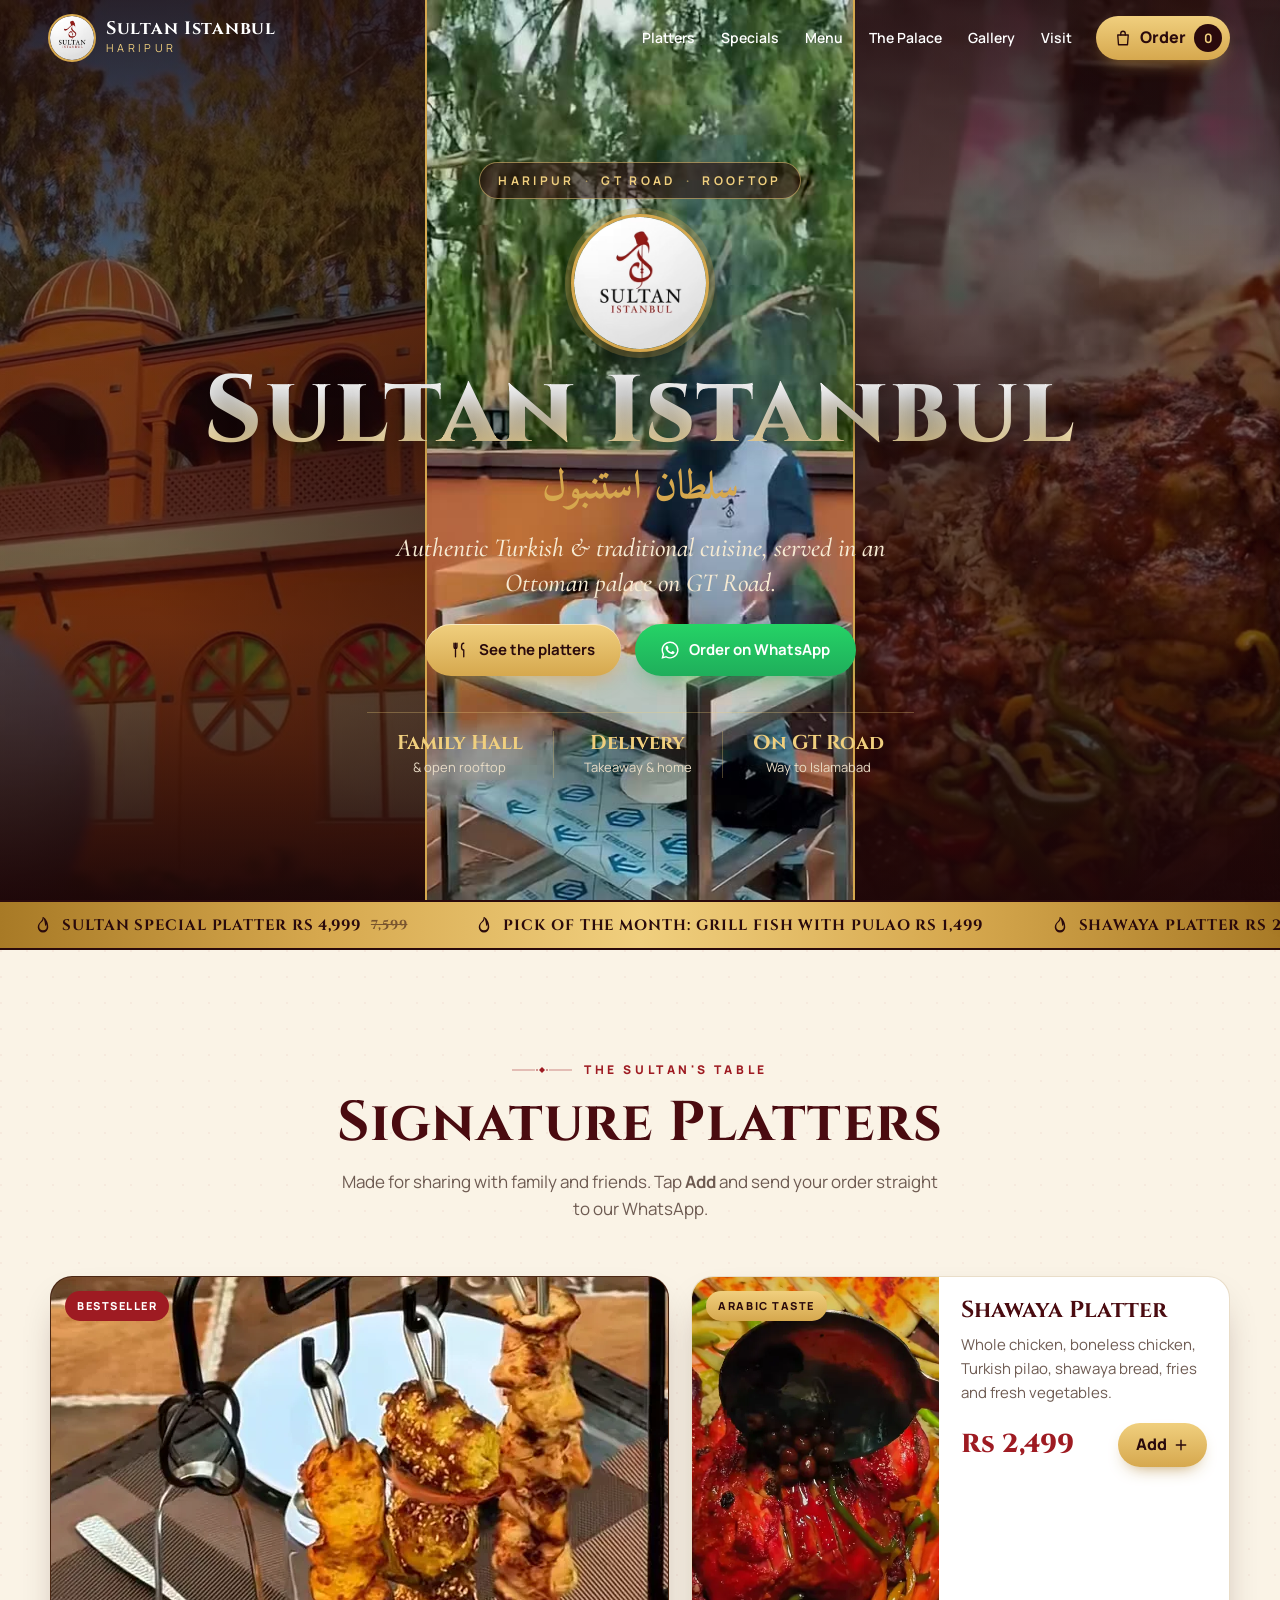
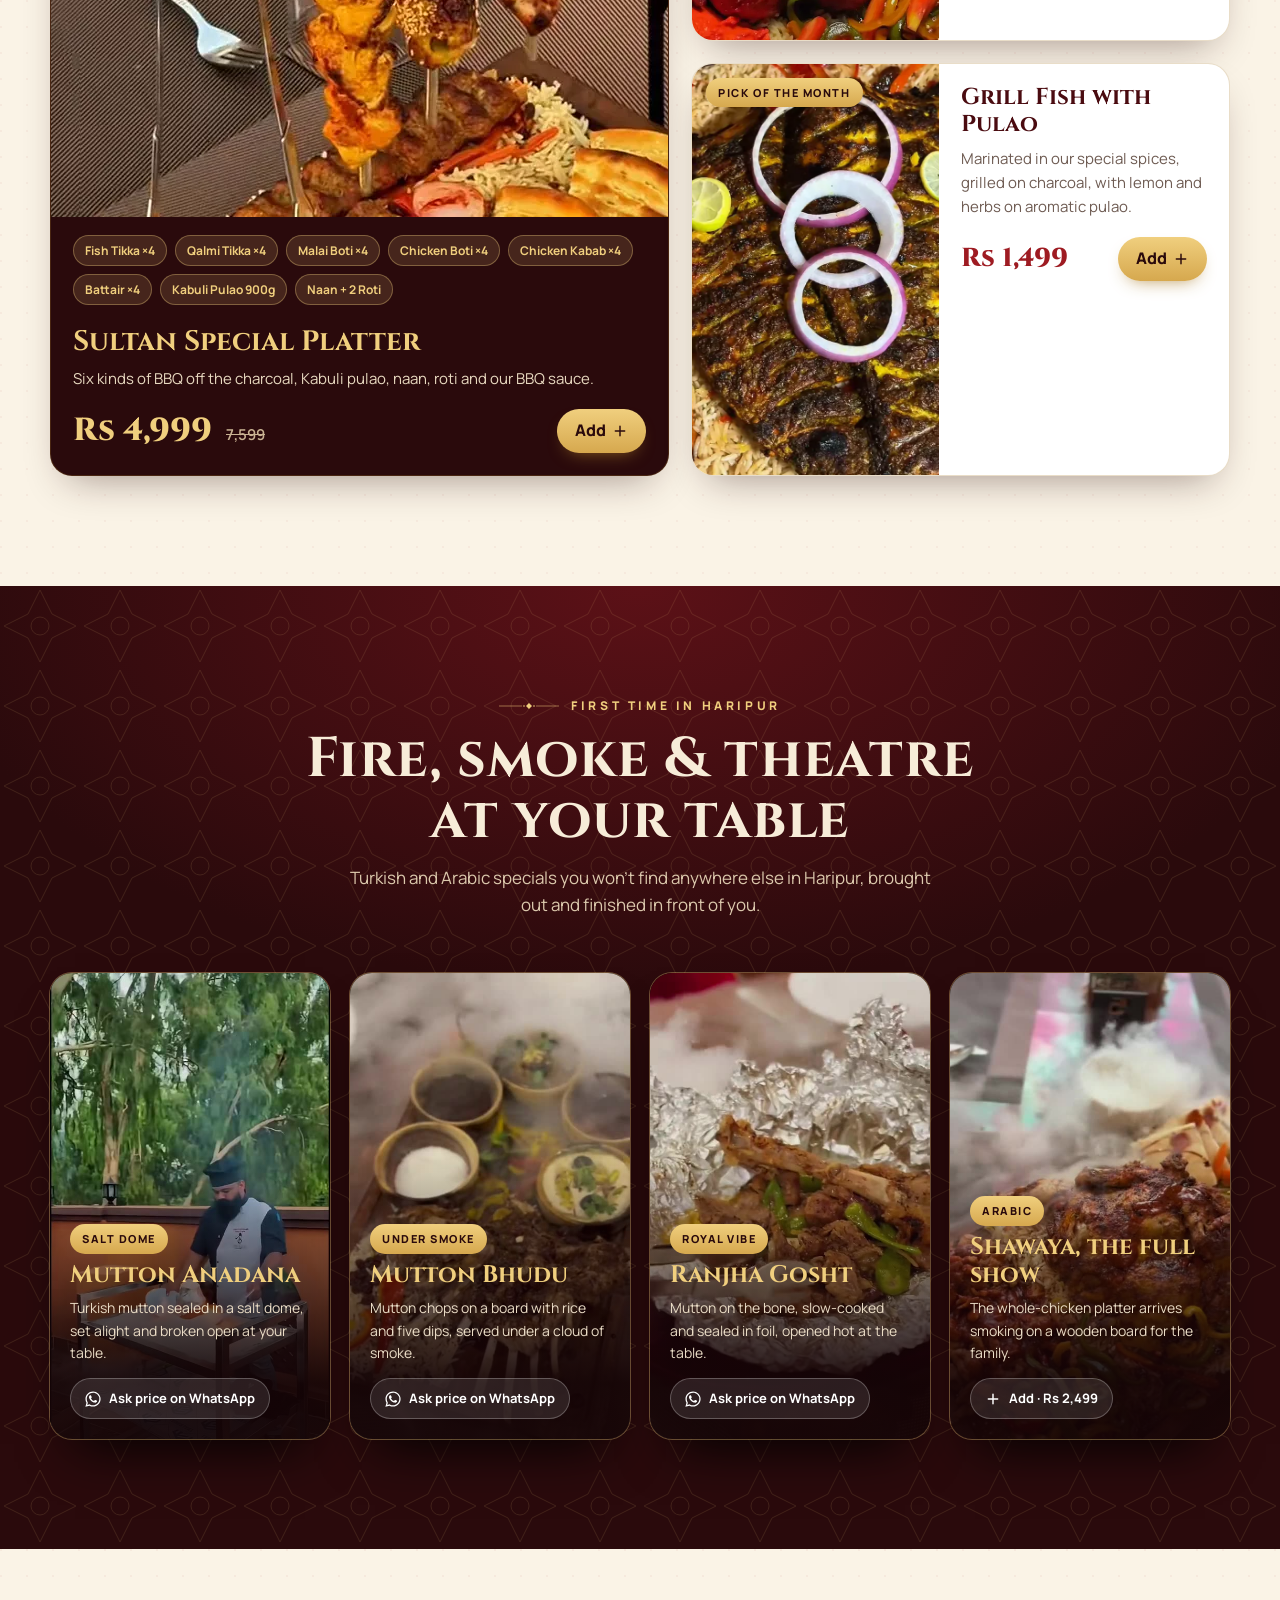
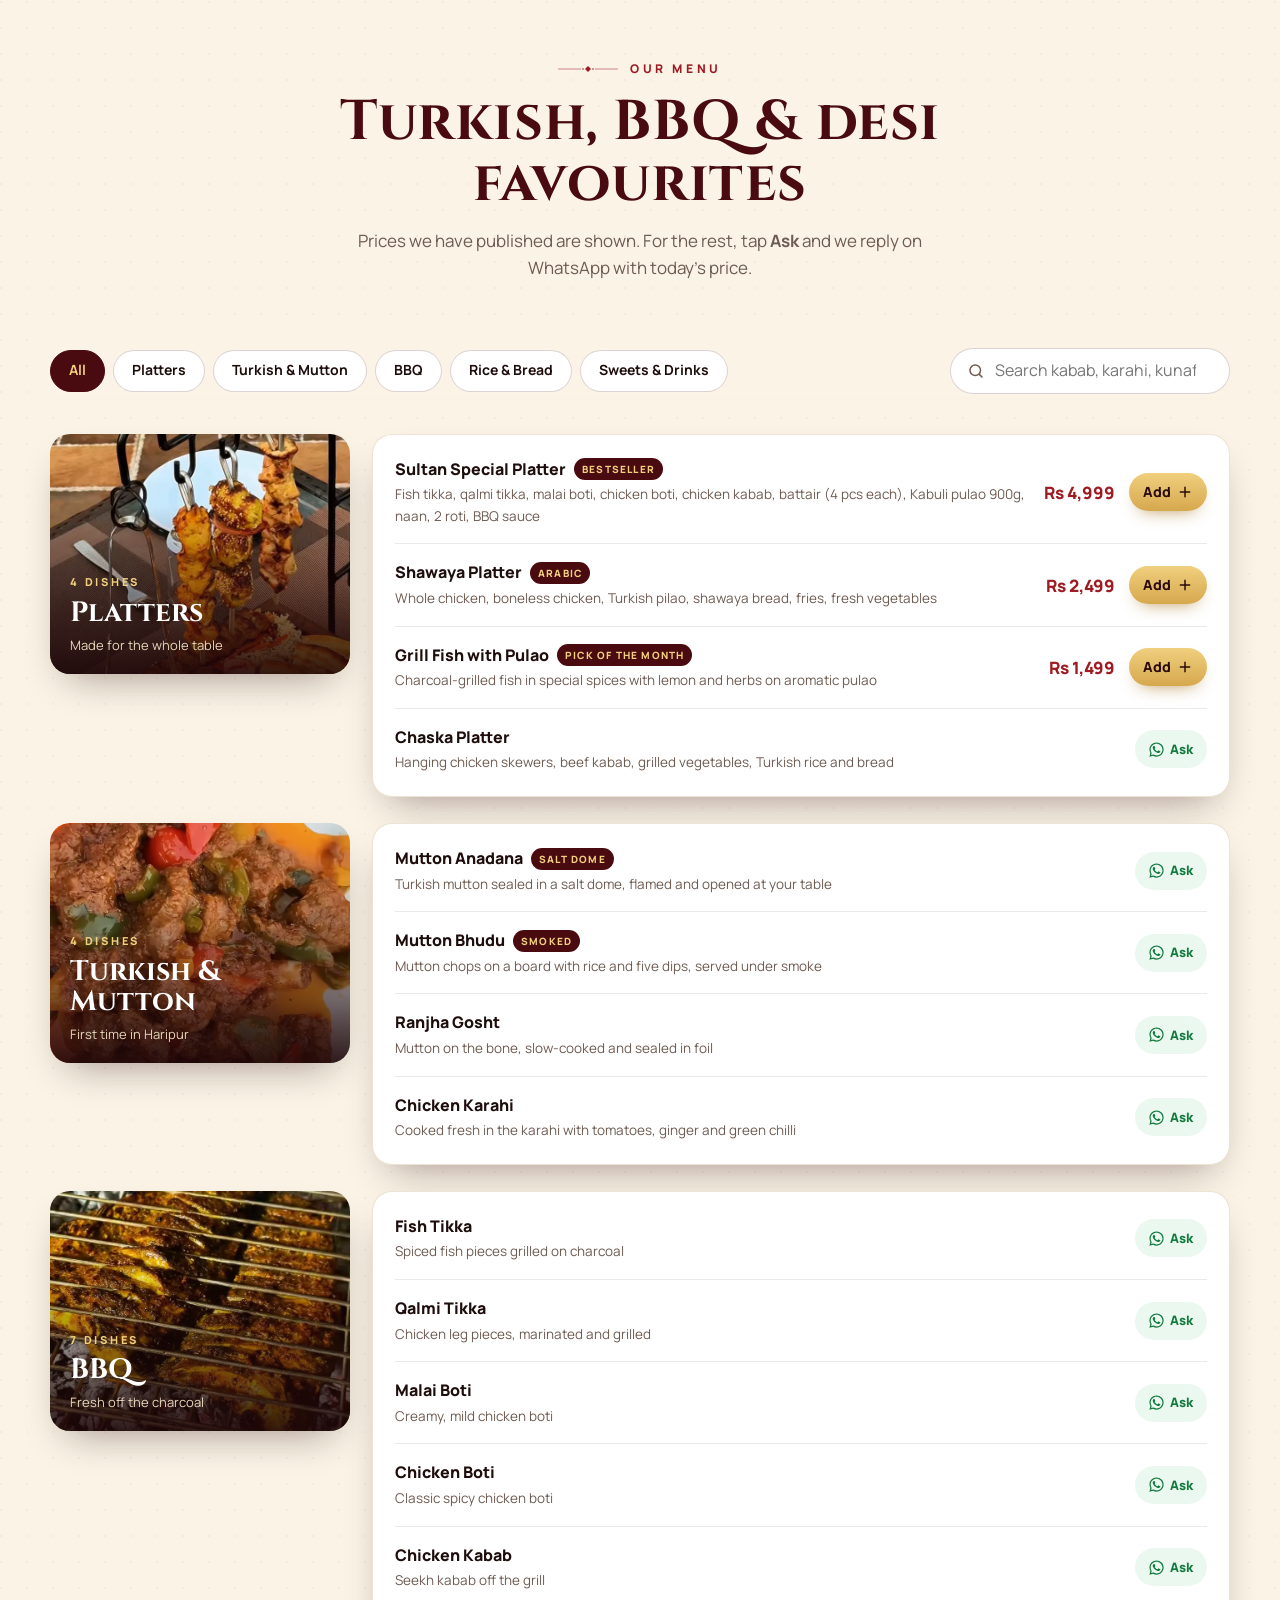
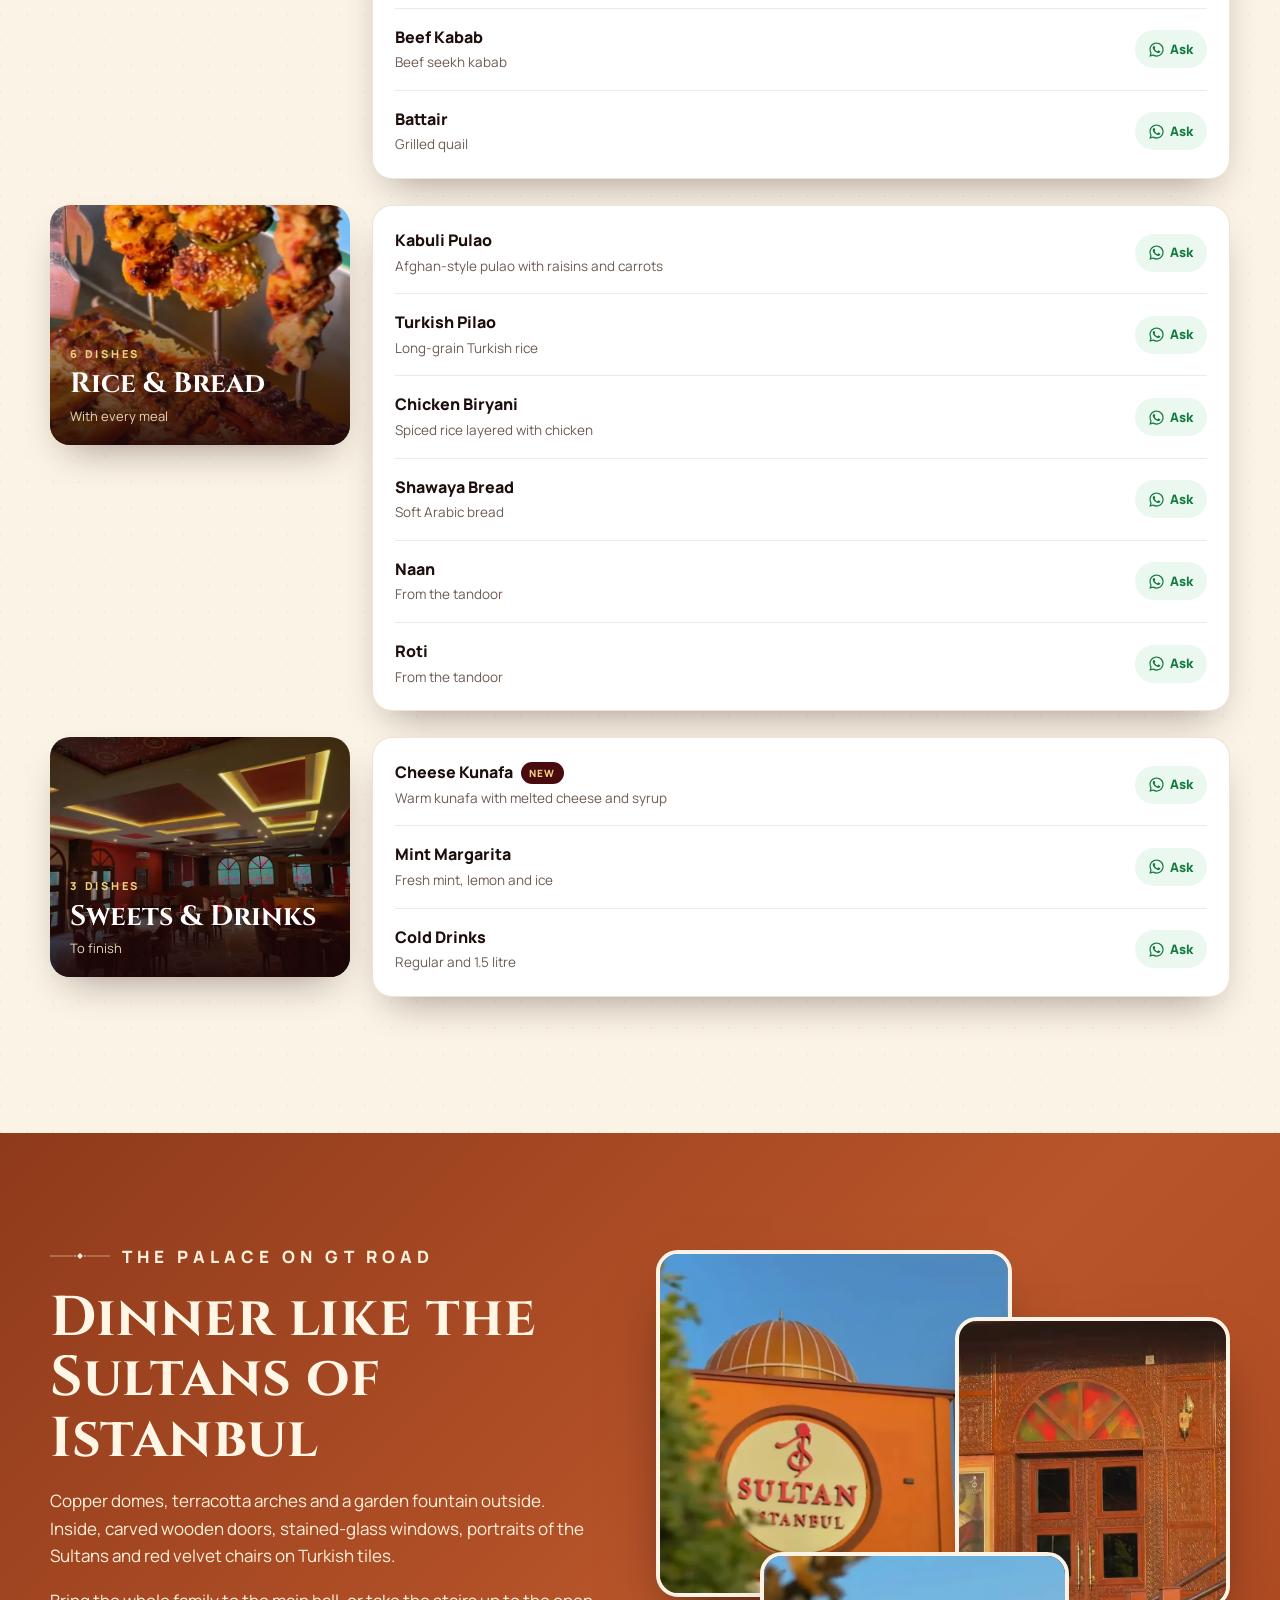
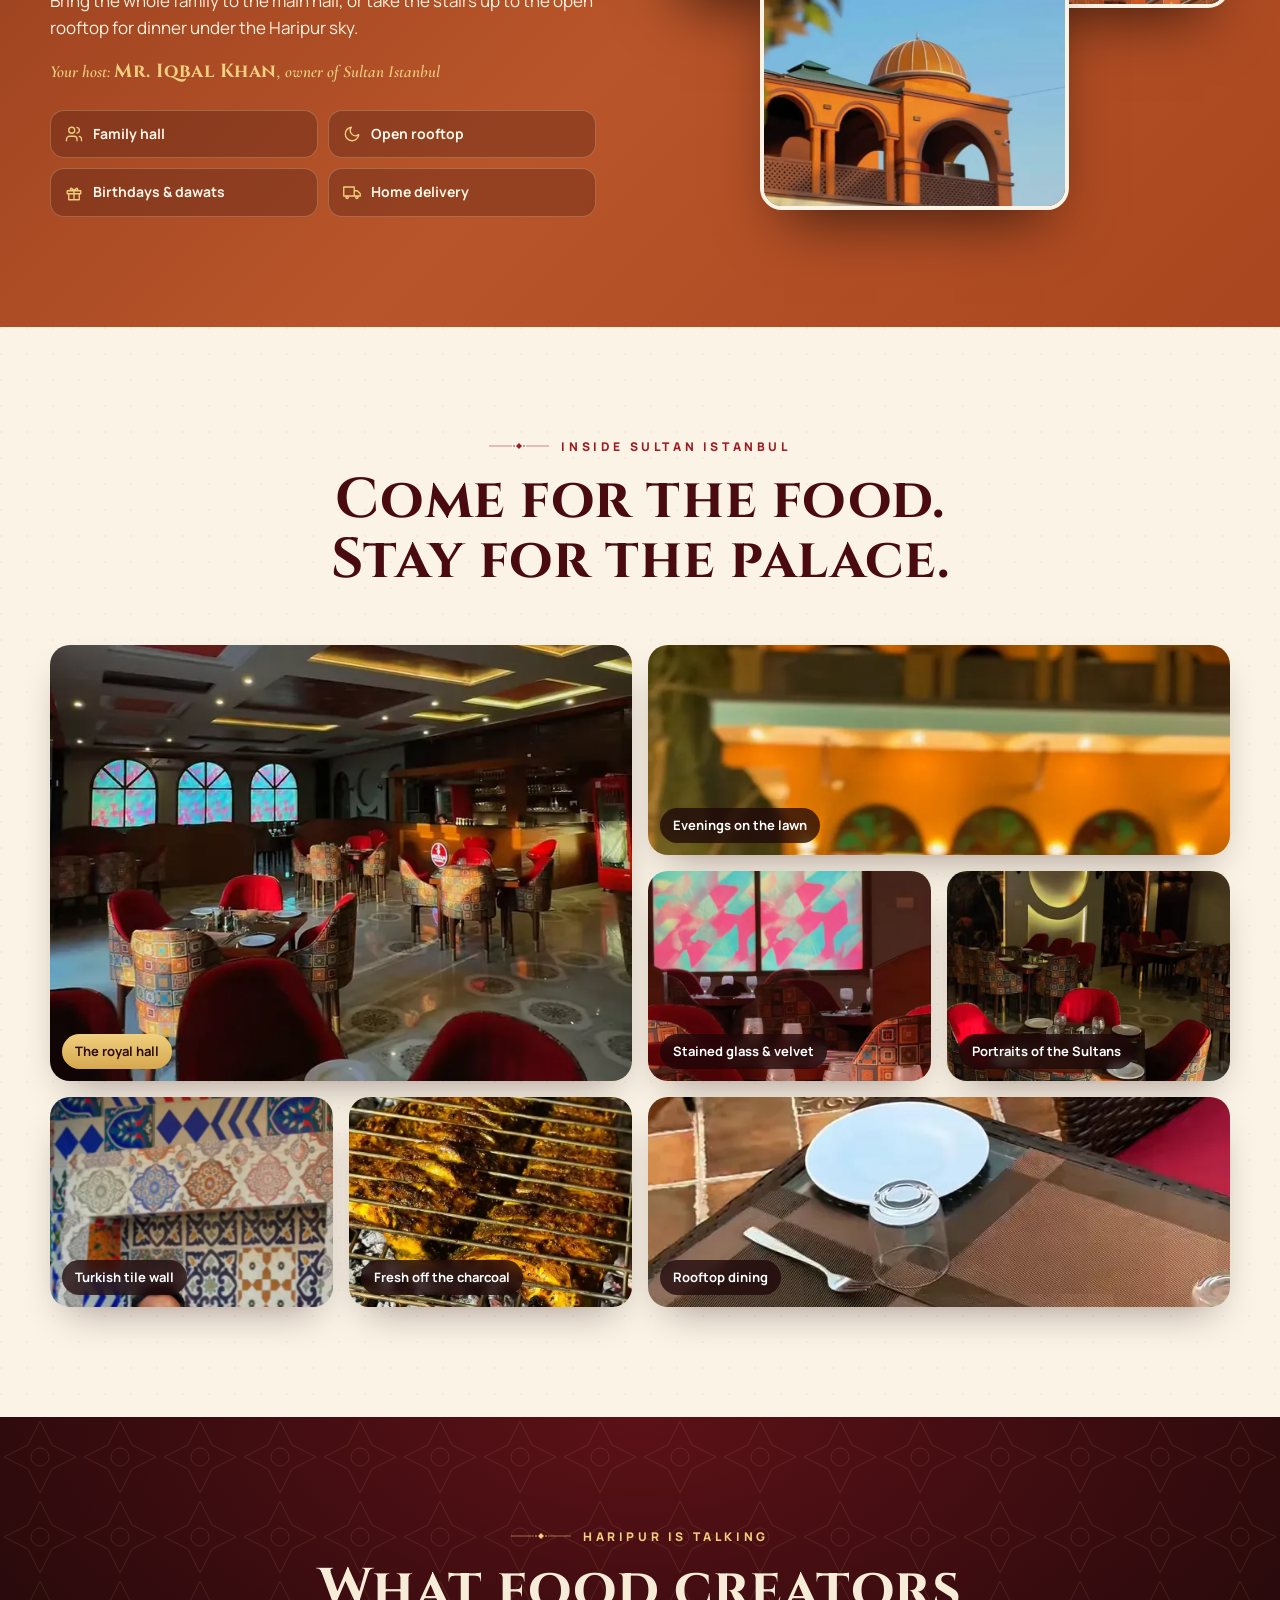
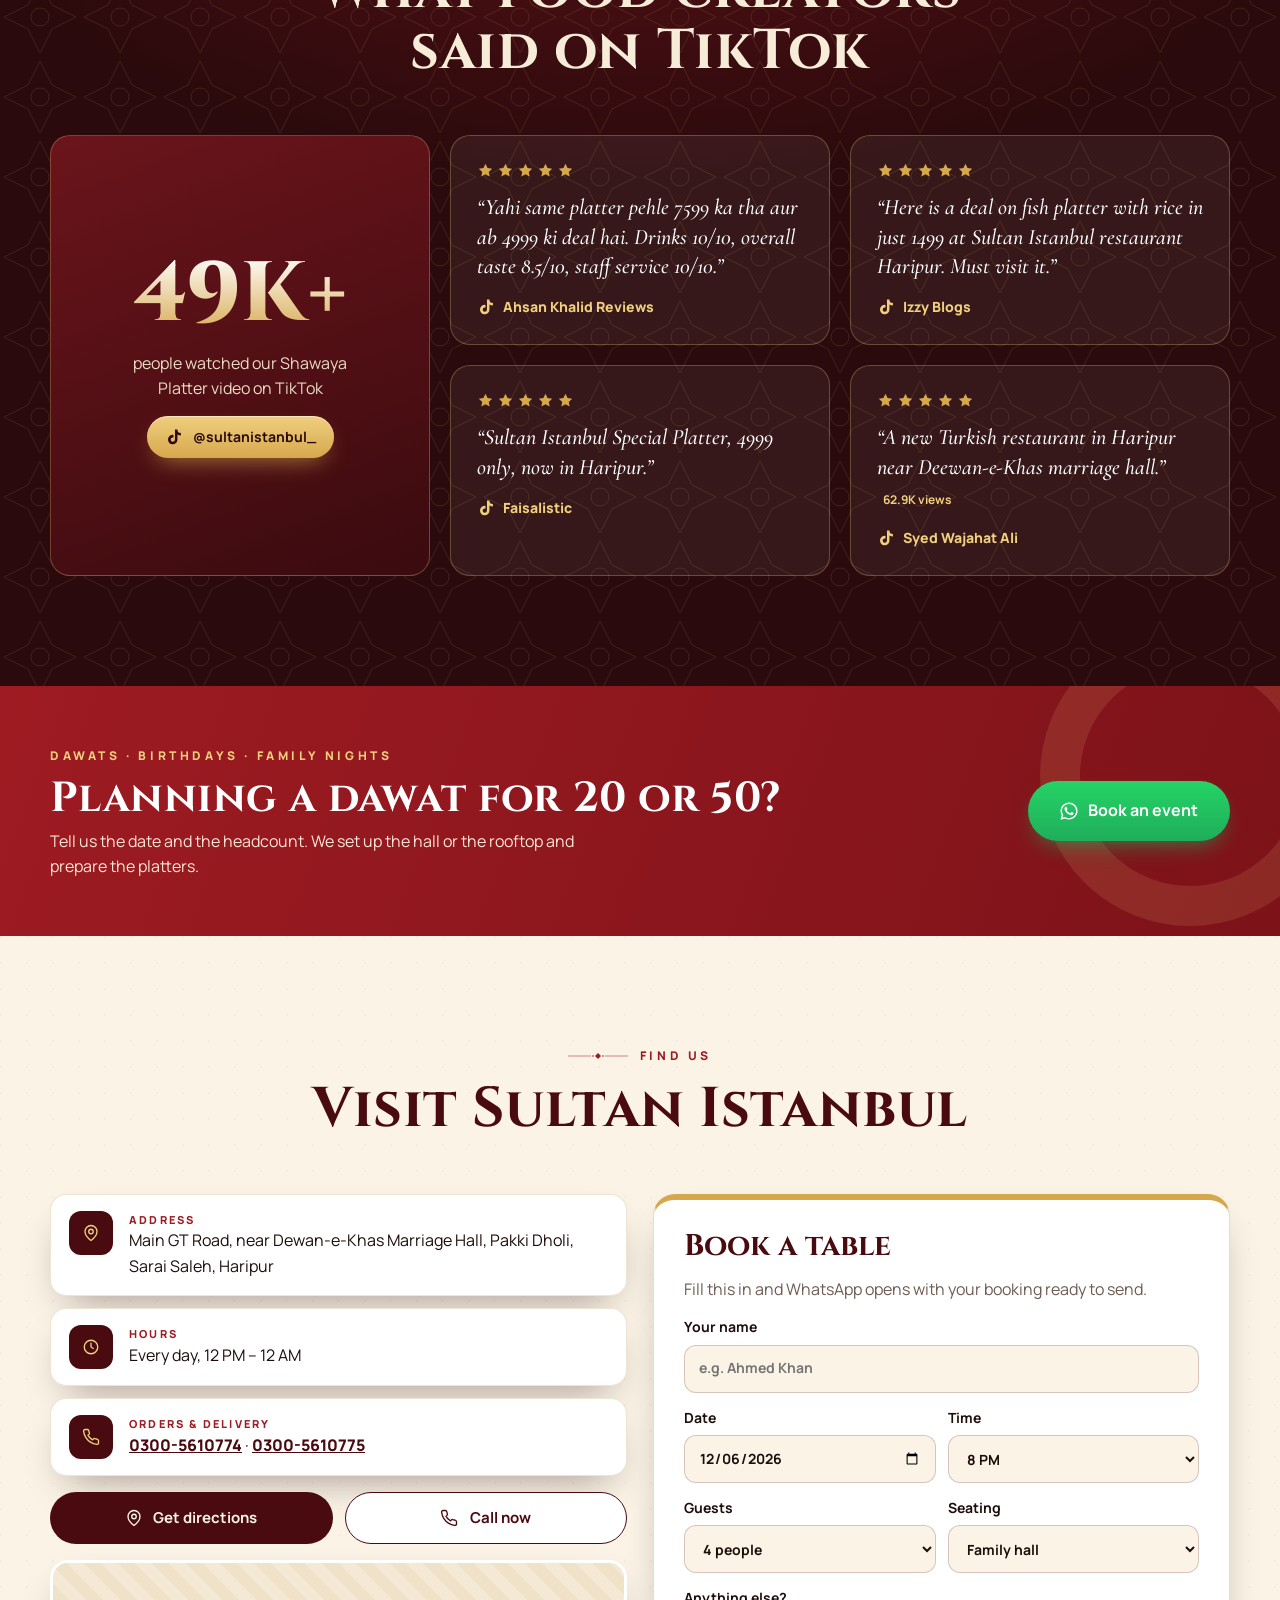
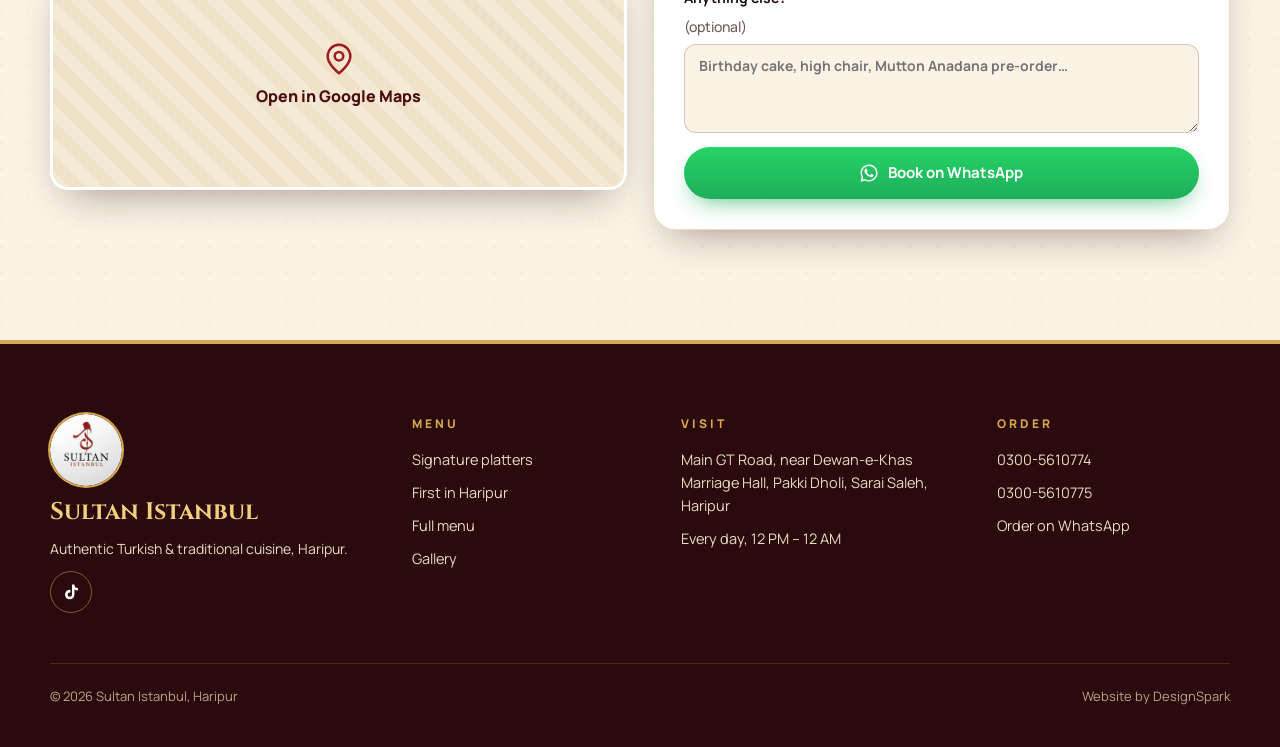
==== sultan-istanbul-preview.html @ 0aa932ca "Add owner name and full address (Sarai Saleh) to Sultan Istanbul site Co-Authored-By: Claude Opus 5." ====
<!doctype html>
<html lang="en">
<head>
<meta charset="utf-8">
<meta name="viewport" content="width=device-width, initial-scale=1, viewport-fit=cover">
<title>Sultan Istanbul Haripur | Turkish Platters, Shawaya &amp; Rooftop on GT Road</title>
<meta name="description" content="Sultan Istanbul, Haripur: authentic Turkish and traditional cuisine on Main GT Road, Pakki Dholi. Sultan Special Platter Rs 4,999, Shawaya Platter Rs 2,499, Grill Fish with Pulao Rs 1,499. Dine in, takeaway and home delivery.">
<meta property="og:type" content="website">
<meta property="og:title" content="Sultan Istanbul · Haripur">
<meta property="og:description" content="Turkish platters, Mutton Anadana under a salt dome and a royal Ottoman hall on GT Road, Haripur.">
<meta name="twitter:card" content="summary_large_image">
<meta name="theme-color" content="#2a0a0c">
<link rel="icon" href="[data-uri]" type="image/png">
<link rel="preconnect" href="https://fonts.googleapis.com">
<link rel="preconnect" href="https://fonts.gstatic.com" crossorigin>
<link href="https://fonts.googleapis.com/css2?family=Cinzel:wght@500;600;700;800&family=Cormorant+Garamond:ital,wght@1,500;1,600&family=Manrope:wght@400;500;600;700;800&family=Amiri:wght@700&display=swap" rel="stylesheet">
<style>
/* Sultan Istanbul, Haripur — royal Ottoman theme: maroon, gold, cream, terracotta */
:root {
  --maroon: #4a0b10;
  --maroon-2: #2a0a0c;
  --ink: #1d0d0b;
  --crimson: #9e1b22;
  --crimson-2: #b8262e;
  --gold: #d6a84e;
  --gold-2: #f0cf7e;
  --gold-d: #a87a26;
  --cream: #faf3e6;
  --cream-2: #f2e6cf;
  --terra: #b9552a;
  --muted: #6e5b52;
  --wa: #1fae5b;
  --wa-2: #25d366;
  --r: 18px;
  --shadow: 0 18px 40px -18px rgba(42, 10, 12, .45);
  --display: "Cinzel", "Times New Roman", serif;
  --accent: "Cormorant Garamond", Georgia, serif;
  --body: "Manrope", system-ui, -apple-system, "Segoe UI", sans-serif;
  --ease: cubic-bezier(.22, 1, .36, 1);
}
*, *::before, *::after { box-sizing: border-box; }
html { scroll-behavior: smooth; scroll-padding-top: 84px; -webkit-text-size-adjust: 100%; }
body { margin: 0; font: 400 16px/1.6 var(--body); color: var(--ink); background: var(--cream); overflow-x: hidden; }
img, video { display: block; max-width: 100%; }
a { color: inherit; }
button, input, select, textarea { font: inherit; color: inherit; }
h1, h2, h3 { margin: 0; }
p { margin: 0; }
.ic { width: 18px; height: 18px; flex: none; }
.sr, .skip:not(:focus) { position: absolute; width: 1px; height: 1px; overflow: hidden; clip: rect(0 0 0 0); white-space: nowrap; }
.skip:focus { position: fixed; z-index: 100; top: 10px; left: 10px; background: var(--gold); padding: 10px 16px; border-radius: 10px; }
.wrap { width: min(1180px, 100% - 48px); margin-inline: auto; }
:focus-visible { outline: 3px solid var(--gold); outline-offset: 3px; }

/* ---------- buttons ---------- */
.btn { display: inline-flex; align-items: center; justify-content: center; gap: 10px; height: 52px; padding: 0 26px; border-radius: 999px; border: 0; font-weight: 700; font-size: 15px; text-decoration: none; cursor: pointer; transition: transform .25s var(--ease), box-shadow .25s var(--ease), background .25s; white-space: nowrap; }
.btn:hover { transform: translateY(-2px); }
.btn:active { transform: translateY(0) scale(.98); }
.btn.gold { background: linear-gradient(180deg, var(--gold-2), var(--gold)); color: var(--maroon-2); box-shadow: 0 10px 24px -10px rgba(214, 168, 78, .8), inset 0 1px 0 rgba(255,255,255,.5); }
.btn.wa { background: linear-gradient(180deg, var(--wa-2), var(--wa)); color: #fff; box-shadow: 0 10px 24px -10px rgba(31, 174, 91, .8); }
.btn.dark { background: var(--maroon); color: var(--cream); }
.btn.line { background: #fff; border: 1.5px solid var(--maroon); color: var(--maroon); }
.btn.sm { height: 42px; padding: 0 18px; font-size: 14px; }
.btn.lg { height: 60px; padding: 0 32px; font-size: 16px; }
.btn.full { width: 100%; }

/* ---------- header ---------- */
header.site { position: fixed; inset: 0 0 auto; z-index: 50; transition: background .35s, box-shadow .35s, backdrop-filter .35s; }
header.site.solid { background: rgba(42, 10, 12, .92); backdrop-filter: blur(10px); box-shadow: 0 10px 30px -20px #000; }
.bar { display: flex; align-items: center; gap: 24px; height: 76px; }
.brand { display: flex; align-items: center; gap: 12px; text-decoration: none; color: #fff; }
.brand img { width: 44px; height: 44px; border-radius: 50%; box-shadow: 0 0 0 2px var(--gold); }
.brand b { display: block; font: 700 18px/1.1 var(--display); letter-spacing: .04em; }
.brand small { display: block; font-size: 11px; letter-spacing: .3em; text-transform: uppercase; color: var(--gold-2); }
.links { margin-left: auto; display: flex; gap: 26px; }
.links a { color: #fff; text-decoration: none; font-weight: 600; font-size: 14px; position: relative; padding: 6px 0; }
.links a::after { content: ""; position: absolute; left: 0; right: 0; bottom: 0; height: 2px; background: var(--gold); transform: scaleX(0); transform-origin: left; transition: transform .3s var(--ease); }
.links a:hover::after { transform: scaleX(1); }
.cart-btn { display: inline-flex; align-items: center; gap: 8px; height: 44px; padding: 0 8px 0 18px; border-radius: 999px; border: 0; background: linear-gradient(180deg, var(--gold-2), var(--gold)); color: var(--maroon-2); font-weight: 800; cursor: pointer; box-shadow: 0 8px 20px -10px rgba(214,168,78,.9); transition: transform .2s var(--ease); }
.cart-btn:hover { transform: translateY(-2px); }
.count { display: inline-grid; place-items: center; min-width: 28px; height: 28px; padding: 0 6px; border-radius: 999px; background: var(--maroon-2); color: var(--gold-2); font-size: 13px; }
.count.bump { animation: bump .45s var(--ease); }
@keyframes bump { 40% { transform: scale(1.35); } }

/* ---------- hero ---------- */
.hero { position: relative; min-height: 100svh; display: grid; place-items: center; overflow: hidden; background: var(--maroon-2); color: #fff; text-align: center; }
.hero-films { position: absolute; inset: 0; display: grid; grid-template-columns: 1fr 1fr 1fr; }
.film { width: 100%; height: 100%; object-fit: cover; }
.film-c { box-shadow: 0 0 0 2px var(--gold); position: relative; z-index: 1; }
.hero-shade { position: absolute; inset: 0; background:
  radial-gradient(ellipse 58% 60% at 50% 50%, rgba(29, 6, 8, .86), rgba(29, 6, 8, .45) 72%),
  linear-gradient(180deg, rgba(29,6,8,.7) 0%, rgba(29,6,8,.15) 28%, rgba(29,6,8,.25) 70%, rgba(29,6,8,.95) 100%); }
.hero-inner { position: relative; z-index: 2; padding: 110px 0 70px; display: grid; justify-items: center; gap: 18px; }
.pill { display: inline-flex; gap: 10px; padding: 8px 18px; border-radius: 999px; border: 1px solid rgba(240, 207, 126, .55); background: rgba(42,10,12,.55); font-size: 12px; font-weight: 700; letter-spacing: .28em; text-transform: uppercase; color: var(--gold-2); }
.pill i { font-style: normal; opacity: .6; }
.hero-badge { width: 132px; height: 132px; border-radius: 50%; box-shadow: 0 0 0 3px var(--gold), 0 0 0 9px rgba(214,168,78,.25), 0 24px 50px -10px #000; animation: float 6s ease-in-out infinite; }
@keyframes float { 50% { transform: translateY(-8px); } }
.hero h1 { display: grid; gap: 4px; }
.h1-top { font: 800 clamp(44px, 7.4vw, 96px)/.98 var(--display); letter-spacing: .03em; text-shadow: 0 6px 30px rgba(0,0,0,.55); background: linear-gradient(180deg, #fff 30%, var(--gold-2)); -webkit-background-clip: text; background-clip: text; color: transparent; }
.arabic { font: 700 clamp(26px, 3.4vw, 40px)/1.2 "Amiri", serif; color: var(--gold); }
.tagline { max-width: 560px; font: italic 500 clamp(20px, 2.2vw, 26px)/1.35 var(--accent); color: #f6ead2; }
.cta { display: flex; flex-wrap: wrap; justify-content: center; gap: 14px; margin-top: 6px; }
.facts { display: grid; grid-template-columns: repeat(3, auto); gap: 0; margin: 18px 0 0; border-top: 1px solid rgba(240,207,126,.3); padding-top: 18px; }
.facts div { padding: 0 30px; border-left: 1px solid rgba(240,207,126,.3); }
.facts div:first-child { border-left: 0; }
.facts dt { font: 700 20px/1.2 var(--display); color: var(--gold-2); }
.facts dd { margin: 2px 0 0; font-size: 13px; color: #e9dcc6; }
/* hero entrance */
.hero-inner > * { opacity: 0; transform: translateY(18px); animation: rise .9s var(--ease) forwards; }
.hero-inner > :nth-child(2) { animation-delay: .1s; } .hero-inner > :nth-child(3) { animation-delay: .2s; }
.hero-inner > :nth-child(4) { animation-delay: .3s; } .hero-inner > :nth-child(5) { animation-delay: .42s; } .hero-inner > :nth-child(6) { animation-delay: .55s; }
@keyframes rise { to { opacity: 1; transform: none; } }

/* ---------- ticker ---------- */
.ticker { background: linear-gradient(90deg, var(--gold-d), var(--gold), var(--gold-2), var(--gold), var(--gold-d)); color: var(--maroon-2); overflow: hidden; border-block: 2px solid var(--maroon-2); }
.ticker-track { display: flex; width: max-content; animation: tick 38s linear infinite; }
.ticker:hover .ticker-track { animation-play-state: paused; }
.ticker span { display: inline-flex; align-items: center; gap: 10px; padding: 14px 34px; font: 700 15px/1 var(--display); letter-spacing: .06em; text-transform: uppercase; white-space: nowrap; }
.ticker s { opacity: .55; font-size: 13px; }
@keyframes tick { to { transform: translateX(-50%); } }

/* ---------- sections ---------- */
.sec { padding: 110px 0; position: relative; }
.cream { background: var(--cream); }
.cream::before { content: ""; position: absolute; inset: 0; pointer-events: none; opacity: .5;
  background-image: radial-gradient(circle at 1px 1px, rgba(158, 27, 34, .09) 1px, transparent 0); background-size: 26px 26px; }
.royal { background: radial-gradient(ellipse 80% 60% at 50% 0%, #5c1117, var(--maroon-2) 70%); color: #f7ecd8; }
.royal::before { content: ""; position: absolute; inset: 0; pointer-events: none; opacity: .12;
  background-image: url("data:image/svg+xml,%3Csvg xmlns='http://www.w3.org/2000/svg' width='80' height='80' viewBox='0 0 80 80'%3E%3Cg fill='none' stroke='%23f0cf7e' stroke-width='1'%3E%3Cpath d='M40 4 L52 28 L76 40 L52 52 L40 76 L28 52 L4 40 L28 28 Z'/%3E%3Ccircle cx='40' cy='40' r='9'/%3E%3C/g%3E%3C/svg%3E"); }
.terracotta { background: linear-gradient(135deg, #8f3a1b, var(--terra) 55%, #a9461f); color: #fff6e6; }
.sec > .wrap { position: relative; }
.head { text-align: center; max-width: 720px; margin: 0 auto 54px; display: grid; justify-items: center; gap: 14px; }
.kicker { display: inline-flex; align-items: center; gap: 12px; font-size: 12px; font-weight: 800; letter-spacing: .3em; text-transform: uppercase; color: var(--crimson); }
.kicker .orn { width: 60px; height: 8px; }
.gold-t { color: var(--gold-2); }
.head h2, .palace-copy h2, .band h2 { font: 700 clamp(32px, 4.6vw, 56px)/1.08 var(--display); letter-spacing: .01em; }
.cream .head h2 { color: var(--maroon); }
.lead { font-size: 17px; color: var(--muted); max-width: 600px; }
.royal .lead { color: #dcc9ad; }

/* ---------- reveal ---------- */
.reveal { opacity: 0; transform: translateY(26px); transition: opacity .8s var(--ease), transform .8s var(--ease); }
.reveal.in { opacity: 1; transform: none; }

/* ---------- signature platters ---------- */
.sig-grid { display: grid; grid-template-columns: 1.15fr 1fr; gap: 22px; }
.sig-grid .dish:not(.big) { display: grid; grid-template-columns: 46% 1fr; }
.sig-grid .dish:not(.big) > img { height: 100%; aspect-ratio: auto; min-height: 260px; }
.dish { position: relative; border-radius: 22px; overflow: hidden; background: #fff; box-shadow: var(--shadow); display: flex; flex-direction: column; border: 1px solid rgba(168,122,38,.25); transition: transform .35s var(--ease), box-shadow .35s var(--ease); }
.dish:hover { transform: translateY(-4px); box-shadow: 0 26px 50px -20px rgba(42,10,12,.55); }
.dish > img { width: 100%; aspect-ratio: 4 / 3; object-fit: cover; transition: transform .8s var(--ease); }
.dish:hover > img { transform: scale(1.04); }
.dish.big { grid-row: span 2; background: var(--maroon-2); color: #fff; }
.dish.big > img { aspect-ratio: 4 / 3; }
.tag { position: absolute; top: 14px; left: 14px; padding: 6px 12px; border-radius: 999px; font-size: 11px; font-weight: 800; letter-spacing: .14em; text-transform: uppercase; }
.tag.red { background: var(--crimson); color: #fff; }
.tag.gold { background: linear-gradient(180deg, var(--gold-2), var(--gold)); color: var(--maroon-2); }
.film-copy .tag, .dish-body .tag { position: static; display: inline-block; }
.chips { list-style: none; margin: 0; padding: 18px 22px 0; display: flex; flex-wrap: wrap; gap: 8px; }
.chips li { padding: 5px 11px; border-radius: 999px; background: rgba(240,207,126,.14); border: 1px solid rgba(240,207,126,.35); color: var(--gold-2); font-size: 12px; font-weight: 700; }
.dish-body { padding: 20px 22px 22px; display: grid; gap: 8px; flex: 1; align-content: start; }
.dish h3 { font: 700 23px/1.2 var(--display); color: var(--maroon); }
.dish.big h3 { color: var(--gold-2); font-size: 28px; }
.dish-body > p { color: var(--muted); font-size: 15px; }
.dish.big .dish-body > p { color: #e8d9c0; }
.row { display: flex; align-items: center; justify-content: space-between; gap: 12px; margin-top: auto; padding-top: 10px; }
.price { font: 800 26px/1 var(--display); color: var(--crimson); }
.dish.big .price { color: var(--gold-2); font-size: 32px; }
.price s { font: 600 15px var(--body); color: var(--muted); margin-left: 6px; }
.dish.big .price s { color: #c9b393; }
.add { display: inline-flex; align-items: center; gap: 6px; height: 44px; padding: 0 18px; border-radius: 999px; border: 0; cursor: pointer; font-weight: 800; background: linear-gradient(180deg, var(--gold-2), var(--gold)); color: var(--maroon-2); box-shadow: 0 8px 18px -10px rgba(168,122,38,.9); transition: transform .2s var(--ease); }
.add:hover { transform: translateY(-2px); }
.add:active { transform: scale(.95); }
.add .ic { width: 16px; height: 16px; }

/* ---------- film cards ---------- */
.film-grid { display: grid; grid-template-columns: repeat(4, 1fr); gap: 20px; }
.film-card { position: relative; border-radius: 22px; overflow: hidden; aspect-ratio: 9 / 15; background: #000; box-shadow: 0 0 0 1px rgba(240,207,126,.35), 0 30px 50px -25px #000; transition: transform .4s var(--ease); }
.film-card:hover { transform: translateY(-6px); }
.film-card video { position: absolute; inset: 0; width: 100%; height: 100%; object-fit: cover; }
.film-card::after { content: ""; position: absolute; inset: 0; background: linear-gradient(180deg, transparent 38%, rgba(20,4,6,.94) 88%); }
.film-copy { position: absolute; left: 0; right: 0; bottom: 0; z-index: 1; padding: 20px; display: grid; gap: 8px; justify-items: start; }
.film-copy h3 { font: 700 24px/1.15 var(--display); color: var(--gold-2); }
.film-copy p { font-size: 14px; color: #eadcc6; }
.ask { display: inline-flex; align-items: center; gap: 8px; margin-top: 6px; padding: 9px 14px; border-radius: 999px; background: rgba(255,255,255,.1); border: 1px solid rgba(255,255,255,.25); color: #fff; font-size: 13px; font-weight: 700; text-decoration: none; cursor: pointer; transition: background .2s; }
.ask:hover { background: rgba(37,211,102,.25); }
.ask .ic { width: 16px; height: 16px; }

/* ---------- menu ---------- */
.menu-tools { display: flex; flex-wrap: wrap; gap: 16px; align-items: center; justify-content: space-between; margin-bottom: 28px; position: sticky; top: 76px; z-index: 5; padding: 12px 0; background: linear-gradient(var(--cream) 80%, transparent); }
.tabs { display: flex; flex-wrap: wrap; gap: 8px; }
.tabs button { height: 42px; padding: 0 18px; border-radius: 999px; border: 1px solid rgba(74,11,16,.18); background: #fff; font-weight: 700; font-size: 14px; cursor: pointer; transition: background .2s, color .2s; }
.tabs button[aria-selected="true"] { background: var(--maroon); color: var(--gold-2); border-color: var(--maroon); }
.search { display: flex; align-items: center; gap: 8px; height: 46px; padding: 0 16px; border-radius: 999px; background: #fff; border: 1px solid rgba(74,11,16,.18); min-width: 280px; color: var(--muted); }
.search input { border: 0; outline: 0; background: transparent; width: 100%; color: var(--ink); }
.menu-group { display: grid; grid-template-columns: 300px 1fr; gap: 22px; margin-bottom: 26px; }
.mg-cover { position: relative; border-radius: 20px; overflow: hidden; min-height: 240px; align-self: start; box-shadow: var(--shadow); }
.mg-cover img { position: absolute; inset: 0; width: 100%; height: 100%; object-fit: cover; }
.mg-cover::after { content: ""; position: absolute; inset: 0; background: linear-gradient(180deg, transparent 30%, rgba(29,6,8,.9)); }
.mg-cover div { position: absolute; left: 20px; right: 20px; bottom: 18px; z-index: 1; color: #fff; }
.mg-cover small { font-size: 11px; font-weight: 800; letter-spacing: .25em; text-transform: uppercase; color: var(--gold-2); }
.mg-cover h3 { font: 700 28px/1.1 var(--display); margin-top: 4px; }
.mg-cover p { font-size: 13px; color: #e6d6bb; margin-top: 6px; }
.mg-items { background: #fff; border-radius: 20px; box-shadow: var(--shadow); padding: 6px 22px; border: 1px solid rgba(168,122,38,.2); }
.mi { display: flex; align-items: center; gap: 16px; padding: 16px 0; border-bottom: 1px solid rgba(74,11,16,.09); }
.mi:last-child { border-bottom: 0; }
.mi-txt { flex: 1; min-width: 0; }
.mi-name { font-weight: 800; font-size: 16px; display: flex; align-items: center; flex-wrap: wrap; gap: 8px; }
.mi-name em { font-style: normal; font-size: 10px; font-weight: 800; letter-spacing: .12em; text-transform: uppercase; padding: 3px 8px; border-radius: 999px; background: var(--maroon); color: var(--gold-2); }
.mi-desc { font-size: 13.5px; color: var(--muted); margin-top: 2px; }
.mi-price { font: 800 17px/1 var(--body); color: var(--crimson); white-space: nowrap; }
.mi-act { display: flex; align-items: center; gap: 14px; flex: none; }
.mi .add { height: 38px; padding: 0 14px; font-size: 14px; }
.mi .ask-sm { display: inline-flex; align-items: center; gap: 6px; height: 38px; padding: 0 14px; border-radius: 999px; background: #eaf8ef; color: #127a3e; font-weight: 800; font-size: 13px; text-decoration: none; white-space: nowrap; }
.mi .ask-sm .ic { width: 15px; height: 15px; }
.empty { text-align: center; color: var(--muted); padding: 30px; }

/* ---------- palace ---------- */
.palace { display: grid; grid-template-columns: 1fr 1.05fr; gap: 60px; align-items: center; }
.palace-copy { display: grid; gap: 18px; }
.palace-copy p { font-size: 17px; color: #fff1dc; }
.host { font: italic 600 22px/1.3 var(--accent); color: var(--gold-2) !important; }
.host b { font-style: normal; font-family: var(--display); font-size: 19px; letter-spacing: .03em; }
.perks { list-style: none; padding: 0; margin: 8px 0 0; display: grid; grid-template-columns: 1fr 1fr; gap: 10px; }
.perks li { display: flex; align-items: center; gap: 10px; padding: 12px 14px; border-radius: 14px; background: rgba(42,10,12,.25); border: 1px solid rgba(255,230,190,.25); font-weight: 700; font-size: 14px; }
.perks .ic { color: var(--gold-2); }
.palace-art { position: relative; height: 560px; }
.palace-art img { position: absolute; object-fit: cover; border-radius: 22px; box-shadow: 0 30px 60px -25px rgba(0,0,0,.7); border: 4px solid var(--cream); transition: transform .5s var(--ease); }
.palace-art img:hover { transform: scale(1.03) rotate(0deg); z-index: 3; }
.palace-art .p1 { width: 62%; height: 62%; left: 0; top: 0; }
.palace-art .p2 { width: 48%; height: 52%; right: 0; top: 12%; z-index: 1; }
.palace-art .p3 { width: 54%; height: 46%; left: 18%; bottom: 0; z-index: 2; }

/* ---------- gallery ---------- */
.gallery { display: grid; grid-template-columns: repeat(4, 1fr); grid-auto-rows: 210px; gap: 16px; }
.g { margin: 0; position: relative; border-radius: 20px; overflow: hidden; box-shadow: var(--shadow); }
.g img { width: 100%; height: 100%; object-fit: cover; transition: transform .8s var(--ease); }
.g:hover img { transform: scale(1.05); }
.g figcaption { position: absolute; left: 12px; bottom: 12px; padding: 7px 13px; border-radius: 999px; background: rgba(29,6,8,.75); backdrop-filter: blur(4px); color: #fff; font-size: 13px; font-weight: 700; }
.g1 { grid-column: span 2; grid-row: span 2; }
.g2 { grid-column: span 2; }
.g3 { }
.g4 { }
.g5 { }
.g6 { grid-row: span 1; }
.g7 { grid-column: span 2; }
.g1 figcaption { background: linear-gradient(180deg, var(--gold-2), var(--gold)); color: var(--maroon-2); }

/* ---------- reviews ---------- */
.reviews { display: grid; grid-template-columns: repeat(3, 1fr); gap: 20px; }
.review { margin: 0; padding: 26px; border-radius: 20px; background: rgba(255,255,255,.06); border: 1px solid rgba(240,207,126,.28); display: grid; gap: 14px; align-content: start; transition: transform .3s var(--ease), background .3s; }
.review:hover { transform: translateY(-4px); background: rgba(255,255,255,.09); }
.review.stat { grid-row: span 2; background: linear-gradient(160deg, #6b141b, #3a0b0f); text-align: center; justify-items: center; align-content: center; }
.big-num { font: 800 84px/1 var(--display); background: linear-gradient(180deg, #fff, var(--gold)); -webkit-background-clip: text; background-clip: text; color: transparent; }
.review.stat p:not(.big-num) { color: #eadcc6; max-width: 220px; }
.stars { display: flex; gap: 3px; color: var(--gold); }
.stars .ic { width: 17px; height: 17px; }
.review blockquote { margin: 0; font: italic 500 22px/1.35 var(--accent); color: #fff; }
.views { display: inline-block; margin-left: 6px; font: 700 12px var(--body); color: var(--gold-2); }
.review figcaption { display: flex; align-items: center; gap: 8px; font-weight: 800; font-size: 14px; color: var(--gold-2); }

/* ---------- band ---------- */
.band { background: linear-gradient(110deg, var(--crimson), #7d1219); color: #fff; padding: 56px 0; position: relative; overflow: hidden; }
.band::after { content: ""; position: absolute; right: -60px; top: -60px; width: 300px; height: 300px; border-radius: 50%; border: 40px solid rgba(240,207,126,.12); }
.band-in { display: flex; align-items: center; justify-content: space-between; gap: 30px; position: relative; z-index: 1; }
.band h2 { font-size: clamp(28px, 3.6vw, 42px); margin: 8px 0; }
.band p:not(.kicker) { color: #ffe6d6; max-width: 560px; }

/* ---------- visit ---------- */
.visit { display: grid; grid-template-columns: 1fr 1fr; gap: 26px; align-items: start; }
.info { display: grid; gap: 12px; }
.info-row { display: flex; gap: 16px; align-items: flex-start; padding: 16px 18px; background: #fff; border-radius: 16px; box-shadow: var(--shadow); border: 1px solid rgba(168,122,38,.2); }
.ib { display: grid; place-items: center; width: 44px; height: 44px; border-radius: 12px; background: var(--maroon); color: var(--gold-2); flex: none; }
.lbl { font-size: 11px; font-weight: 800; letter-spacing: .2em; text-transform: uppercase; color: var(--crimson); }
.info-row a { font-weight: 800; color: var(--maroon); }
.info-btns { display: flex; gap: 12px; flex-wrap: wrap; margin: 4px 0; }
.info-btns .btn { flex: 1 1 180px; }
.map { border-radius: 18px; overflow: hidden; box-shadow: var(--shadow); height: 230px; border: 3px solid #fff; background: var(--cream-2); }
.map { position: relative; }
.map iframe { position: relative; z-index: 1; width: 100%; height: 100%; border: 0; }
.map-fallback { position: absolute; inset: 0; display: grid; place-content: center; justify-items: center; gap: 8px; color: var(--maroon); font-weight: 800; text-decoration: none; background: repeating-linear-gradient(45deg, #f4e9d4 0 12px, #efe2c8 12px 24px); }
.map-fallback .ic { width: 34px; height: 34px; color: var(--crimson); }
.book { background: #fff; border-radius: 22px; padding: 30px; box-shadow: var(--shadow); border: 1px solid rgba(168,122,38,.25); display: grid; gap: 14px; border-top: 6px solid var(--gold); }
.book h3 { font: 700 30px/1.1 var(--display); color: var(--maroon); }
.muted { color: var(--muted); }
.small { font-size: 12.5px; }
.book label, .sheet-foot label { display: grid; gap: 6px; font-weight: 700; font-size: 14px; }
.opt { font-weight: 500; color: var(--muted); }
.book input, .book select, .book textarea, .sheet-foot select, .sheet-foot input { width: 100%; min-height: 48px; padding: 10px 14px; border-radius: 12px; border: 1px solid rgba(74,11,16,.2); background: var(--cream); outline: 0; transition: border-color .2s, box-shadow .2s; }
.book input:focus, .book select:focus, .book textarea:focus, .sheet-foot select:focus, .sheet-foot input:focus { border-color: var(--gold-d); box-shadow: 0 0 0 4px rgba(214,168,78,.25); }
.two { display: grid; grid-template-columns: 1fr 1fr; gap: 12px; }
.err { color: var(--crimson); font-weight: 700; font-size: 14px; }

/* ---------- footer ---------- */
.foot { background: var(--maroon-2); color: #e9dbc4; padding: 70px 0 40px; border-top: 4px solid var(--gold); }
.foot-grid { display: grid; grid-template-columns: 1.4fr 1fr 1.2fr 1fr; gap: 36px; }
.foot-brand { display: grid; gap: 10px; justify-items: start; }
.foot-brand img { border-radius: 50%; box-shadow: 0 0 0 2px var(--gold); }
.fb-name { font: 700 24px var(--display); color: var(--gold-2); }
.fb-line { font-size: 14px; }
.soc { display: grid; place-items: center; width: 42px; height: 42px; border-radius: 50%; border: 1px solid rgba(240,207,126,.4); color: #fff; transition: background .2s; }
.soc:hover { background: rgba(240,207,126,.15); }
.fh { font-size: 12px; font-weight: 800; letter-spacing: .25em; text-transform: uppercase; color: var(--gold); margin-bottom: 14px; }
.foot ul { list-style: none; margin: 0; padding: 0; display: grid; gap: 10px; font-size: 14.5px; }
.foot a { text-decoration: none; }
.foot a:hover { color: var(--gold-2); }
.foot-legal { display: flex; justify-content: space-between; gap: 16px; flex-wrap: wrap; margin-top: 50px; padding-top: 22px; border-top: 1px solid rgba(240,207,126,.15); font-size: 13px; color: #b9a58a; }

/* ---------- dock (phones) ---------- */
.dock { display: none; }

/* ---------- order sheet ---------- */
.sheet-back { position: fixed; inset: 0; background: rgba(20,4,6,.55); z-index: 80; backdrop-filter: blur(2px); }
.sheet { position: fixed; top: 0; right: 0; bottom: 0; width: min(430px, 100%); z-index: 90; background: var(--cream); display: flex; flex-direction: column; transform: translateX(105%); transition: transform .45s var(--ease); box-shadow: -20px 0 50px -20px rgba(0,0,0,.5); }
.sheet.open { transform: none; }
.sheet-head { display: flex; align-items: center; justify-content: space-between; padding: 22px 24px; background: var(--maroon-2); color: var(--gold-2); }
.sheet-head h3 { font: 700 24px var(--display); }
.x { width: 40px; height: 40px; border-radius: 50%; border: 0; background: rgba(255,255,255,.1); color: #fff; cursor: pointer; display: grid; place-items: center; }
.sheet-body { flex: 1; overflow: auto; padding: 14px 24px; }
.line { display: flex; align-items: center; gap: 12px; padding: 14px 0; border-bottom: 1px solid rgba(74,11,16,.1); }
.line b { flex: 1; font-size: 15px; }
.line small { display: block; color: var(--muted); font-weight: 600; }
.qty { display: inline-flex; align-items: center; gap: 6px; background: #fff; border-radius: 999px; padding: 4px; border: 1px solid rgba(74,11,16,.15); }
.qty button { width: 32px; height: 32px; border-radius: 50%; border: 0; background: var(--cream-2); cursor: pointer; display: grid; place-items: center; }
.qty button .ic { width: 14px; height: 14px; }
.qty span { min-width: 18px; text-align: center; font-weight: 800; }
.sheet-empty { text-align: center; padding: 50px 10px; color: var(--muted); display: grid; gap: 14px; justify-items: center; }
.sheet-foot { padding: 18px 24px 24px; display: grid; gap: 12px; background: #fff; border-top: 1px solid rgba(74,11,16,.1); }
.total { display: flex; justify-content: space-between; align-items: baseline; font-size: 15px; }
.total b { font: 800 26px var(--display); color: var(--crimson); }

.toast { position: fixed; left: 50%; bottom: 30px; z-index: 95; transform: translate(-50%, 30px); opacity: 0; pointer-events: none; display: flex; align-items: center; gap: 8px; padding: 12px 18px; border-radius: 999px; background: var(--maroon-2); color: var(--gold-2); font-weight: 800; box-shadow: 0 16px 30px -12px #000; transition: opacity .3s, transform .3s var(--ease); }
.toast.show { opacity: 1; transform: translate(-50%, 0); }

/* ---------- responsive ---------- */
@media (max-width: 1100px) {
  .links { gap: 18px; }
  .film-grid { grid-template-columns: repeat(2, 1fr); }
  .film-card { aspect-ratio: 4 / 5; }
  .reviews { grid-template-columns: 1fr 1fr; }
  .review.stat { grid-row: auto; grid-column: 1 / -1; }
}
@media (max-width: 960px) {
  .links { display: none; }
  .cart-btn { margin-left: auto; }
  .hero-films { grid-template-columns: 1fr; }
  .film-l, .film-r { display: none; }
  .film-c { box-shadow: none; }
  .sig-grid { grid-template-columns: 1fr 1fr; }
  .dish.big { grid-column: 1 / -1; }
  .menu-group { grid-template-columns: 1fr; }
  .mg-cover { min-height: 170px; }
  .palace { grid-template-columns: 1fr; gap: 40px; }
  .palace-art { height: 460px; }
  .gallery { grid-template-columns: 1fr 1fr; grid-auto-rows: 180px; }
  .g1 { grid-column: span 2; } .g2, .g7 { grid-column: span 2; }
  .visit { grid-template-columns: 1fr; }
  .foot-grid { grid-template-columns: 1fr 1fr; }
  .band-in { flex-direction: column; align-items: flex-start; }
}
@media (max-width: 640px) {
  .wrap { width: min(100% - 32px, 1180px); }
  .bar { height: 66px; }
  .brand b { font-size: 16px; }
  .cart-btn { display: none; }
  .sec { padding: 76px 0; }
  .hero-inner { padding: 90px 0 130px; gap: 12px; }
  .hero { align-items: start; }
  .hero-shade { background: linear-gradient(180deg, rgba(29,6,8,.75), rgba(29,6,8,.55) 40%, rgba(29,6,8,.9)); }
  .hero-badge { width: 104px; height: 104px; }
  .pill { font-size: 10px; letter-spacing: .2em; padding: 7px 14px; }
  .cta { width: 100%; }
  .cta .btn { flex: 1 1 100%; }
  .facts { grid-template-columns: repeat(3, 1fr); width: 100%; }
  .facts div { padding: 0 8px; }
  .facts dt { font-size: 15px; }
  .facts dd { font-size: 11.5px; }
  .head { margin-bottom: 36px; }
  .sig-grid { grid-template-columns: 1fr; }
  .film-grid { grid-template-columns: 1fr 1fr; gap: 12px; }
  .film-card { aspect-ratio: 9 / 15; border-radius: 16px; }
  .film-copy { padding: 12px; gap: 5px; }
  .film-copy h3 { font-size: 17px; }
  .film-copy p { display: none; }
  .film-copy .tag { font-size: 9px; padding: 4px 8px; }
  .ask { font-size: 11.5px; padding: 7px 10px; }
  .menu-tools { top: 66px; }
  .tabs { flex-wrap: nowrap; overflow-x: auto; width: 100%; scrollbar-width: none; padding-bottom: 2px; }
  .tabs button { flex: none; }
  .search { min-width: 0; width: 100%; }
  .mi { align-items: flex-start; gap: 10px; }
  .mi-act { flex-direction: column; align-items: flex-end; gap: 8px; }
  .mi-name { font-size: 15px; }
  .sig-grid .dish:not(.big) { grid-template-columns: 1fr; }
  .sig-grid .dish:not(.big) > img { height: auto; aspect-ratio: 4 / 3; min-height: 0; }
  .foot { padding-bottom: 120px; }
  .palace-art { height: 380px; }
  .perks { grid-template-columns: 1fr 1fr; }
  .gallery { grid-auto-rows: 150px; gap: 10px; }
  .g3, .g4 { grid-row: span 2; }
  .g figcaption { font-size: 11px; padding: 5px 10px; left: 8px; bottom: 8px; }
  .reviews { grid-template-columns: 1fr; }
  .two { grid-template-columns: 1fr; }
  .book { padding: 22px; }
  .foot-grid { grid-template-columns: 1fr; }
  .toast { bottom: 96px; }
  .dock { display: grid; grid-template-columns: repeat(3, 1fr) 1.5fr; gap: 6px; position: fixed; left: 12px; right: 12px; bottom: max(12px, env(safe-area-inset-bottom)); z-index: 60; padding: 6px; border-radius: 22px; background: rgba(42,10,12,.96); box-shadow: 0 18px 40px -12px #000; border: 1px solid rgba(240,207,126,.3); }
  .dock a, .dock button { display: grid; justify-items: center; gap: 2px; padding: 8px 0; border-radius: 16px; border: 0; background: transparent; color: #f3e5cc; text-decoration: none; font-size: 11px; font-weight: 700; cursor: pointer; }
  .dock .dock-order { display: flex; align-items: center; justify-content: center; gap: 6px; background: linear-gradient(180deg, var(--gold-2), var(--gold)); color: var(--maroon-2); font-size: 14px; font-weight: 800; }
  .dock .count { min-width: 22px; height: 22px; font-size: 12px; }
}
@media (prefers-reduced-motion: reduce) {
  *, *::before, *::after { animation: none !important; transition: none !important; }
  .reveal, .hero-inner > * { opacity: 1; transform: none; }
}

</style>
</head>
<body>

<svg width="0" height="0" style="position:absolute" aria-hidden="true">
  <symbol id="i-wa" viewBox="0 0 24 24"><path fill="currentColor" d="M17.47 14.38c-.3-.15-1.76-.87-2.03-.97-.27-.1-.47-.15-.67.15-.2.3-.77.97-.94 1.17-.17.2-.35.22-.64.07-.3-.15-1.26-.46-2.4-1.48-.89-.79-1.49-1.77-1.66-2.07-.17-.3-.02-.46.13-.61.13-.13.3-.35.45-.52.15-.17.2-.3.3-.5.1-.2.05-.37-.02-.52-.08-.15-.67-1.61-.92-2.21-.24-.58-.49-.5-.67-.51h-.57c-.2 0-.52.07-.79.37-.27.3-1.04 1.02-1.04 2.48s1.07 2.88 1.21 3.08c.15.2 2.1 3.2 5.08 4.49.71.31 1.26.49 1.69.63.71.23 1.36.2 1.87.12.57-.09 1.76-.72 2.01-1.41.25-.7.25-1.29.17-1.41-.07-.13-.27-.2-.57-.35zM12.05 21.5h-.01a9.4 9.4 0 0 1-4.79-1.31l-.34-.2-3.56.93.95-3.47-.22-.36a9.38 9.38 0 0 1-1.44-5c0-5.19 4.23-9.42 9.43-9.42 2.52 0 4.88.98 6.66 2.76a9.36 9.36 0 0 1 2.76 6.67c0 5.2-4.23 9.43-9.44 9.43zm8.03-17.46A11.27 11.27 0 0 0 12.05.72C5.8.72.71 5.8.71 12.06c0 2 .52 3.95 1.52 5.67L.62 23.6l6.01-1.58a11.3 11.3 0 0 0 5.42 1.38h.01c6.25 0 11.34-5.09 11.34-11.34 0-3.03-1.18-5.88-3.32-8.02z"/></symbol>
  <symbol id="i-phone" viewBox="0 0 24 24"><path fill="none" stroke="currentColor" stroke-width="1.8" stroke-linecap="round" stroke-linejoin="round" d="M22 16.9v3a2 2 0 0 1-2.2 2 19.8 19.8 0 0 1-8.6-3.1 19.5 19.5 0 0 1-6-6A19.8 19.8 0 0 1 2.1 4.2 2 2 0 0 1 4.1 2h3a2 2 0 0 1 2 1.7c.1.9.4 1.8.7 2.7a2 2 0 0 1-.5 2.1L8 9.8a16 16 0 0 0 6 6l1.3-1.3a2 2 0 0 1 2.1-.4c.9.3 1.8.6 2.7.7a2 2 0 0 1 1.7 2z"/></symbol>
  <symbol id="i-pin" viewBox="0 0 24 24"><path fill="none" stroke="currentColor" stroke-width="1.8" stroke-linecap="round" stroke-linejoin="round" d="M20 10c0 6-8 12-8 12s-8-6-8-12a8 8 0 0 1 16 0z"/><circle cx="12" cy="10" r="3" fill="none" stroke="currentColor" stroke-width="1.8"/></symbol>
  <symbol id="i-clock" viewBox="0 0 24 24"><circle cx="12" cy="12" r="9" fill="none" stroke="currentColor" stroke-width="1.8"/><path d="M12 7v5l3 2" fill="none" stroke="currentColor" stroke-width="1.8" stroke-linecap="round"/></symbol>
  <symbol id="i-bag" viewBox="0 0 24 24"><path fill="none" stroke="currentColor" stroke-width="1.8" stroke-linejoin="round" d="M5 8h14l-1 13H6L5 8z"/><path d="M9 8V6a3 3 0 0 1 6 0v2" fill="none" stroke="currentColor" stroke-width="1.8" stroke-linecap="round"/></symbol>
  <symbol id="i-menu" viewBox="0 0 24 24"><path d="M6 3v18M4 3v5a2 2 0 0 0 4 0V3M17 3c-2 0-3 2-3 5s1 4 3 4v9" fill="none" stroke="currentColor" stroke-width="1.8" stroke-linecap="round" stroke-linejoin="round"/></symbol>
  <symbol id="i-plus" viewBox="0 0 24 24"><path d="M12 5v14M5 12h14" stroke="currentColor" stroke-width="2.2" stroke-linecap="round"/></symbol>
  <symbol id="i-minus" viewBox="0 0 24 24"><path d="M5 12h14" stroke="currentColor" stroke-width="2.2" stroke-linecap="round"/></symbol>
  <symbol id="i-x" viewBox="0 0 24 24"><path d="M6 6l12 12M18 6L6 18" stroke="currentColor" stroke-width="2" stroke-linecap="round"/></symbol>
  <symbol id="i-check" viewBox="0 0 24 24"><path d="M5 12.5l4.5 4.5L19 7.5" fill="none" stroke="currentColor" stroke-width="2.4" stroke-linecap="round" stroke-linejoin="round"/></symbol>
  <symbol id="i-flame" viewBox="0 0 24 24"><path fill="currentColor" d="M12.8 2.2c.4 3-1.3 4.6-2.8 6.1C8.5 9.8 7 11.4 7 14a5 5 0 0 0 10 0c0-1.3-.4-2.4-1-3.4.1 1.2-.3 2.3-1.3 2.9.3-3.5-1.1-8.2-1.9-11.3zM12 22a7 7 0 0 1-7-7c0-3.6 2.1-5.8 3.7-7.4C10.4 5.9 11.6 4.6 11.3 2c0-.6.6-1 1.1-.7C16 3.4 19 8.6 19 15a7 7 0 0 1-7 7z"/></symbol>
  <symbol id="i-star" viewBox="0 0 24 24"><path fill="currentColor" d="M12 2.5l2.9 6.1 6.6.8-4.9 4.6 1.3 6.6L12 17.3l-5.9 3.3 1.3-6.6L2.5 9.4l6.6-.8z"/></symbol>
  <symbol id="i-tiktok" viewBox="0 0 24 24"><path fill="currentColor" d="M16.6 2h-3.3v13.4a2.9 2.9 0 1 1-2.9-2.9c.3 0 .6 0 .9.1V9.2a6.3 6.3 0 1 0 5.3 6.2V8.6a7.9 7.9 0 0 0 4.6 1.5V6.8A4.6 4.6 0 0 1 16.6 2z"/></symbol>
  <symbol id="i-gift" viewBox="0 0 24 24"><path fill="none" stroke="currentColor" stroke-width="1.8" stroke-linejoin="round" d="M3 9h18v4H3zM5 13h14v8H5zM12 9v12M12 9C10 5 7 5 7 7s3 2 5 2zm0 0c2-4 5-4 5-2s-3 2-5 2z"/></symbol>
  <symbol id="i-users" viewBox="0 0 24 24"><path fill="none" stroke="currentColor" stroke-width="1.8" stroke-linecap="round" d="M16 21v-2a4 4 0 0 0-4-4H6a4 4 0 0 0-4 4v2M9 11a4 4 0 1 0 0-8 4 4 0 0 0 0 8zM22 21v-2a4 4 0 0 0-3-3.9M16 3.1a4 4 0 0 1 0 7.8"/></symbol>
  <symbol id="i-moon" viewBox="0 0 24 24"><path fill="none" stroke="currentColor" stroke-width="1.8" stroke-linejoin="round" d="M21 12.8A9 9 0 1 1 11.2 3a7 7 0 0 0 9.8 9.8z"/></symbol>
  <symbol id="i-truck" viewBox="0 0 24 24"><path fill="none" stroke="currentColor" stroke-width="1.8" stroke-linejoin="round" d="M1 4h14v12H1zM15 9h4l4 4v3h-8zM5.5 19.5a1.5 1.5 0 1 0 0-3 1.5 1.5 0 0 0 0 3zm13 0a1.5 1.5 0 1 0 0-3 1.5 1.5 0 0 0 0 3z"/></symbol>
  <symbol id="i-search" viewBox="0 0 24 24"><circle cx="11" cy="11" r="7" fill="none" stroke="currentColor" stroke-width="2"/><path d="M20 20l-3.5-3.5" stroke="currentColor" stroke-width="2" stroke-linecap="round"/></symbol>
  <symbol id="i-orn" viewBox="0 0 120 12"><path d="M0 6h46M74 6h46" stroke="currentColor" stroke-width="1"/><path d="M60 0l6 6-6 6-6-6z" fill="currentColor"/><circle cx="50" cy="6" r="1.6" fill="currentColor"/><circle cx="70" cy="6" r="1.6" fill="currentColor"/></symbol>
</svg>

<a class="skip" href="#signature">Skip to menu</a>

<header class="site" id="top">
  <div class="wrap bar">
    <a class="brand" href="#top" aria-label="Sultan Istanbul, back to top">
      <img src="[data-uri]" alt="" width="44" height="44">
      <span><b>Sultan Istanbul</b><small>Haripur</small></span>
    </a>
    <nav class="links" aria-label="Main">
      <a href="#signature">Platters</a>
      <a href="#firsts">Specials</a>
      <a href="#menu">Menu</a>
      <a href="#palace">The Palace</a>
      <a href="#gallery">Gallery</a>
      <a href="#visit">Visit</a>
    </nav>
    <button class="cart-btn" type="button" data-open-cart aria-label="Open your order">
      <svg class="ic"><use href="#i-bag"/></svg><span>Order</span><b class="count" data-count>0</b>
    </button>
  </div>
</header>

<main>
  <!-- HERO: three vertical films from the restaurant's own TikTok videos -->
  <section class="hero" aria-labelledby="hero-h">
    <div class="hero-films" aria-hidden="true">
      <video class="film film-l" muted loop playsinline preload="none" poster="[data-uri]" data-src="[data-uri]"></video>
      <video class="film film-c" muted loop playsinline autoplay preload="auto" poster="[data-uri]" src="[data-uri]"></video>
      <video class="film film-r" muted loop playsinline preload="none" poster="[data-uri]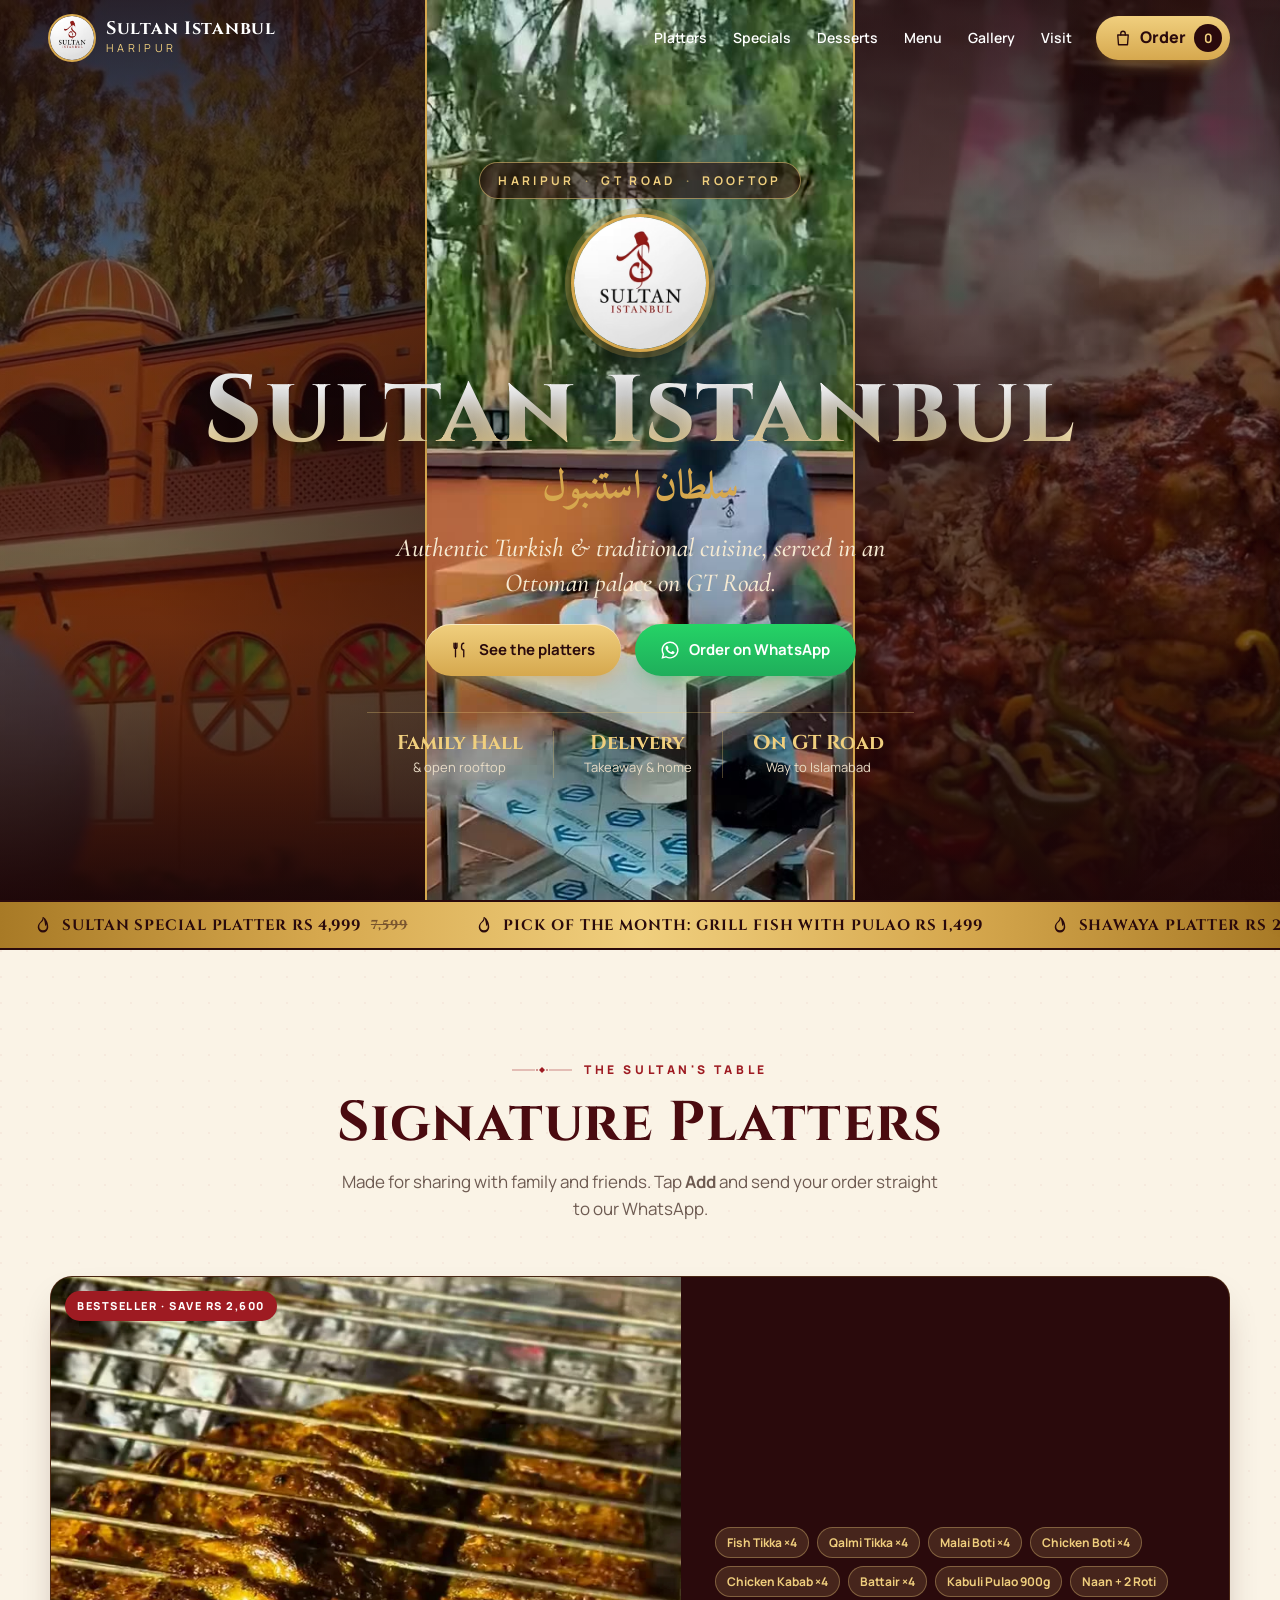
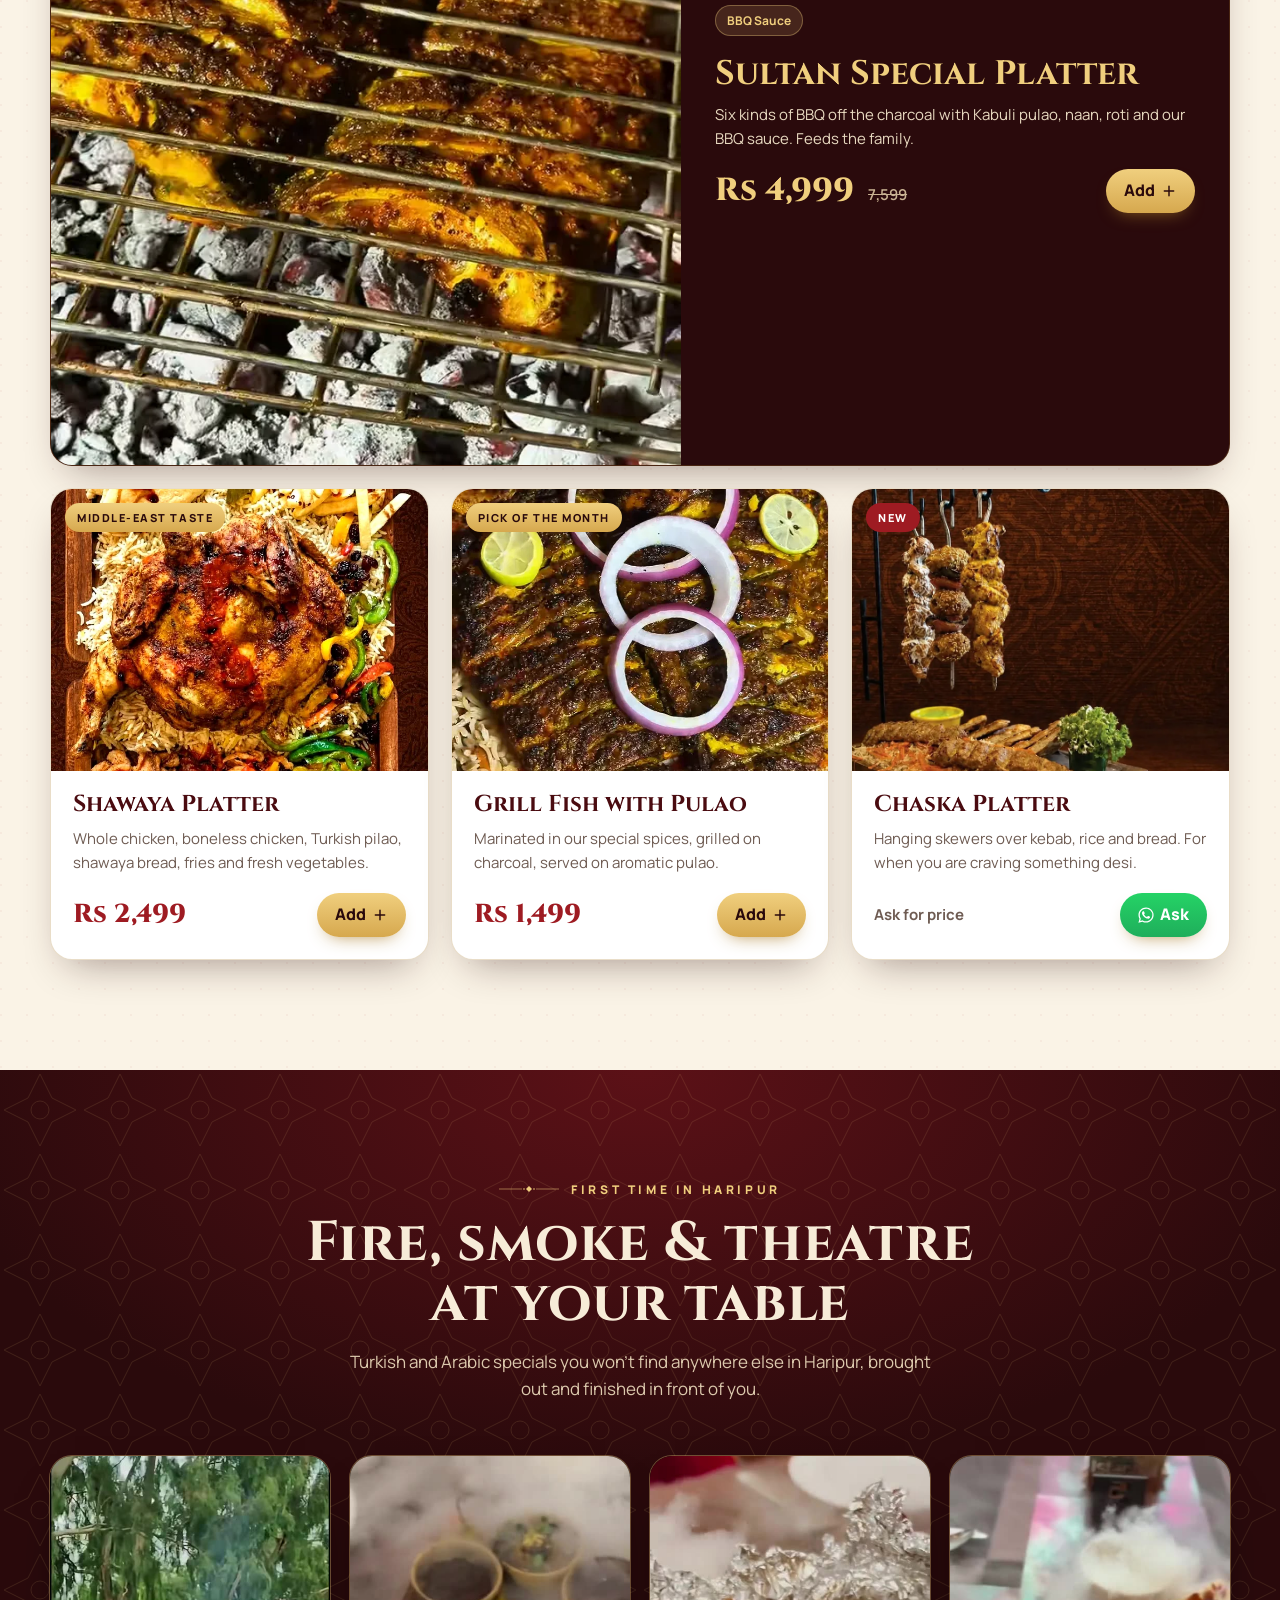
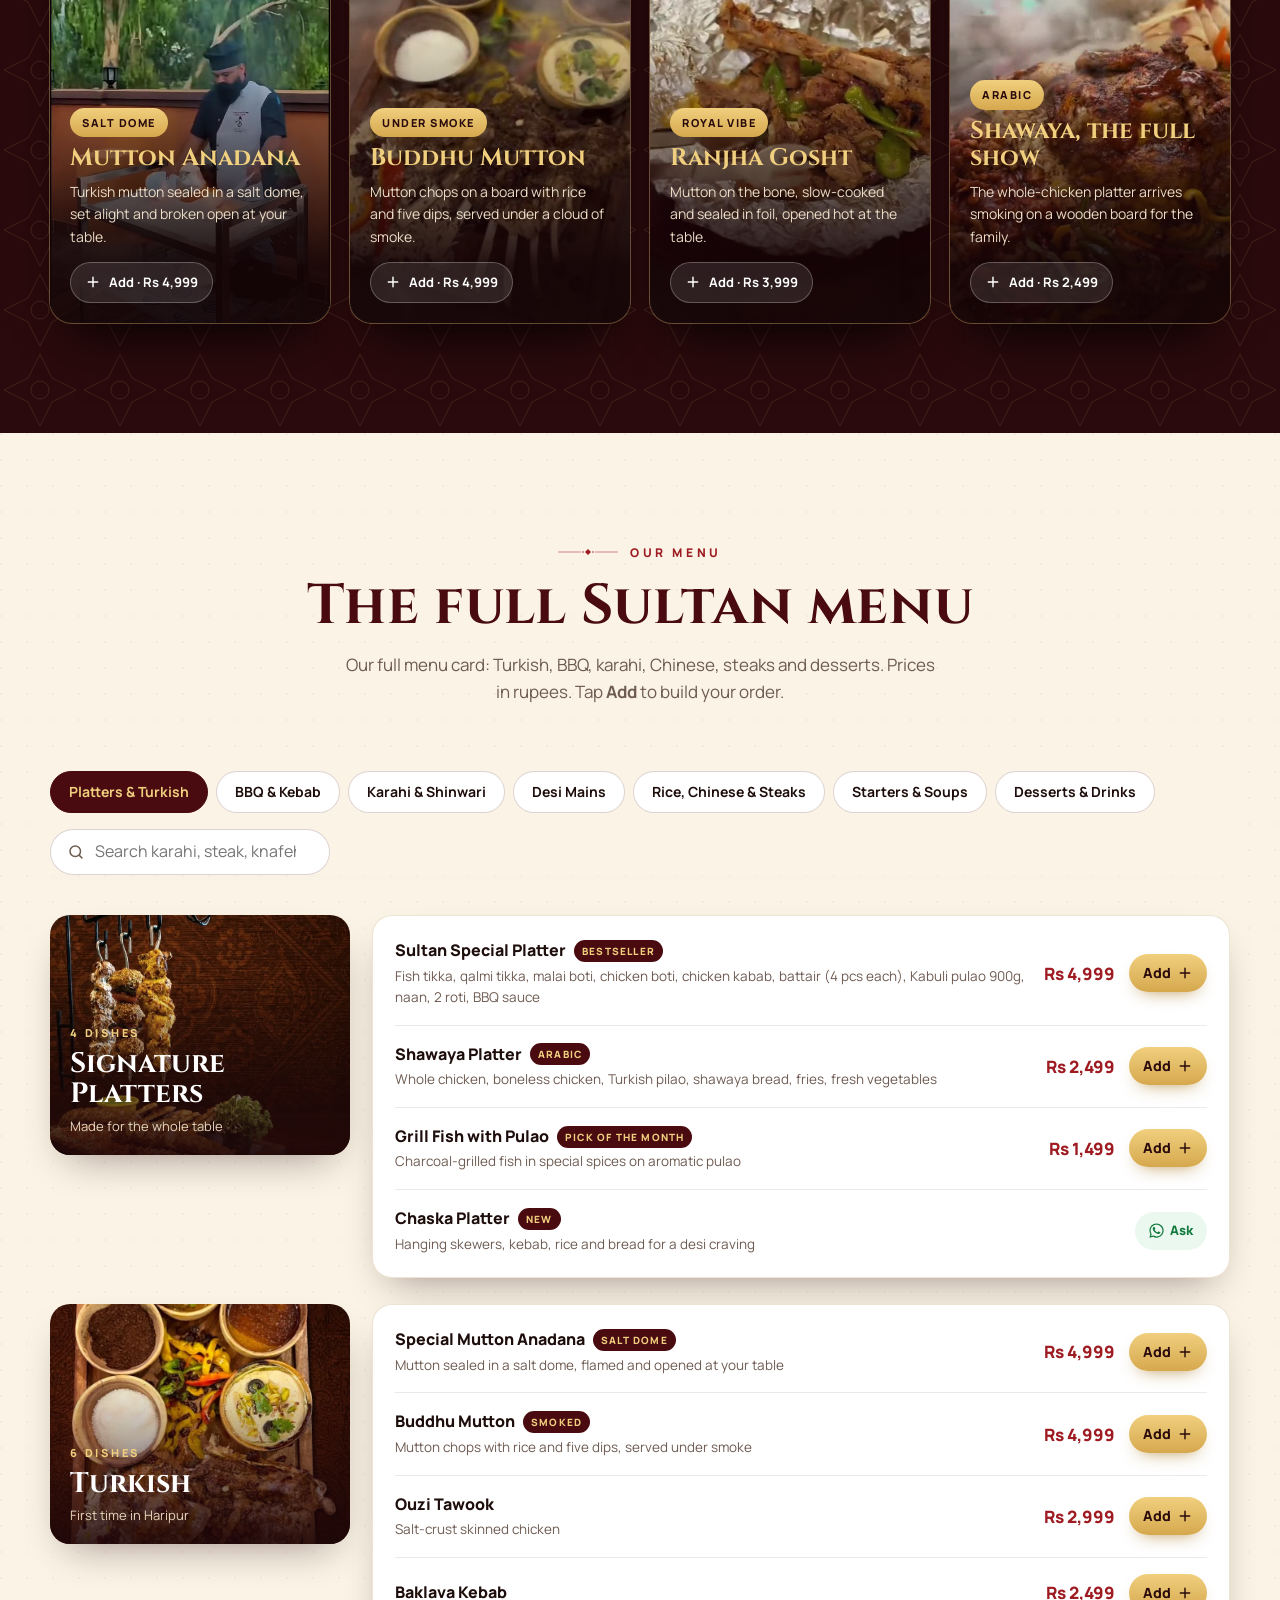
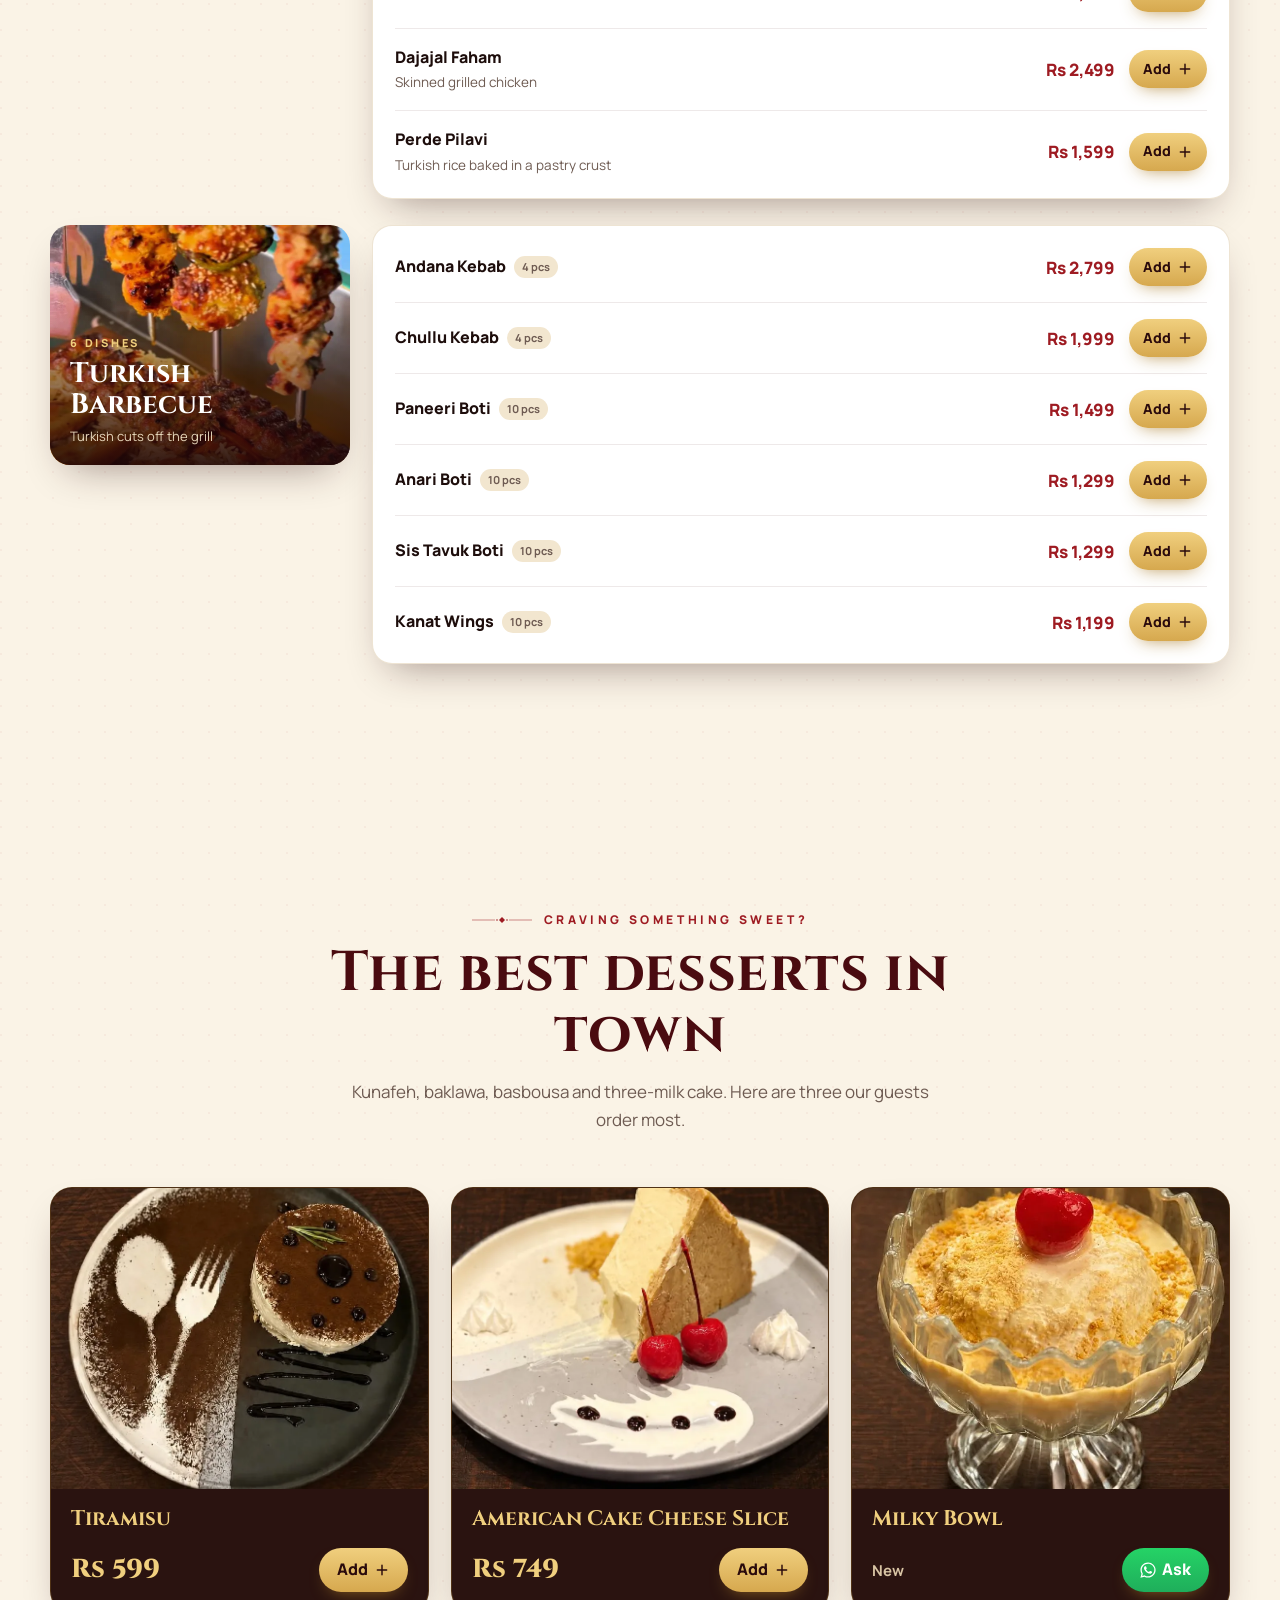
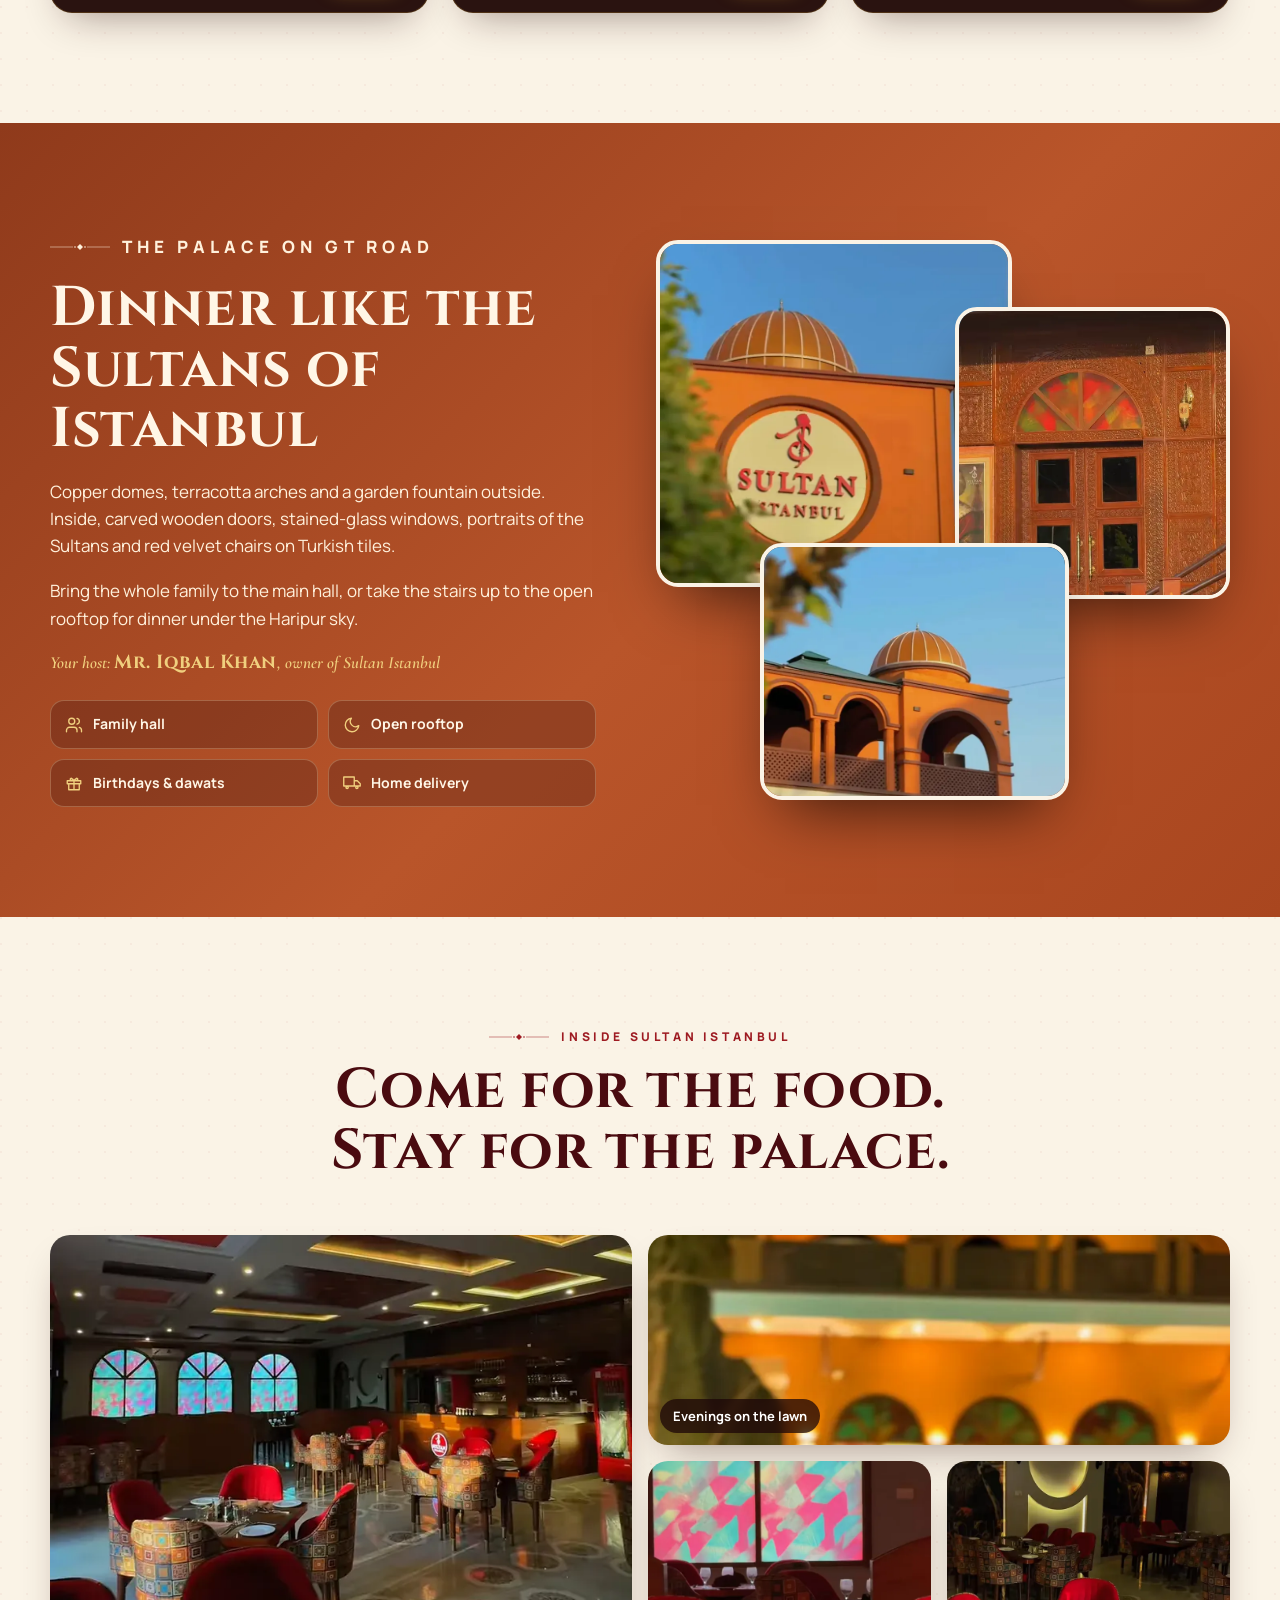
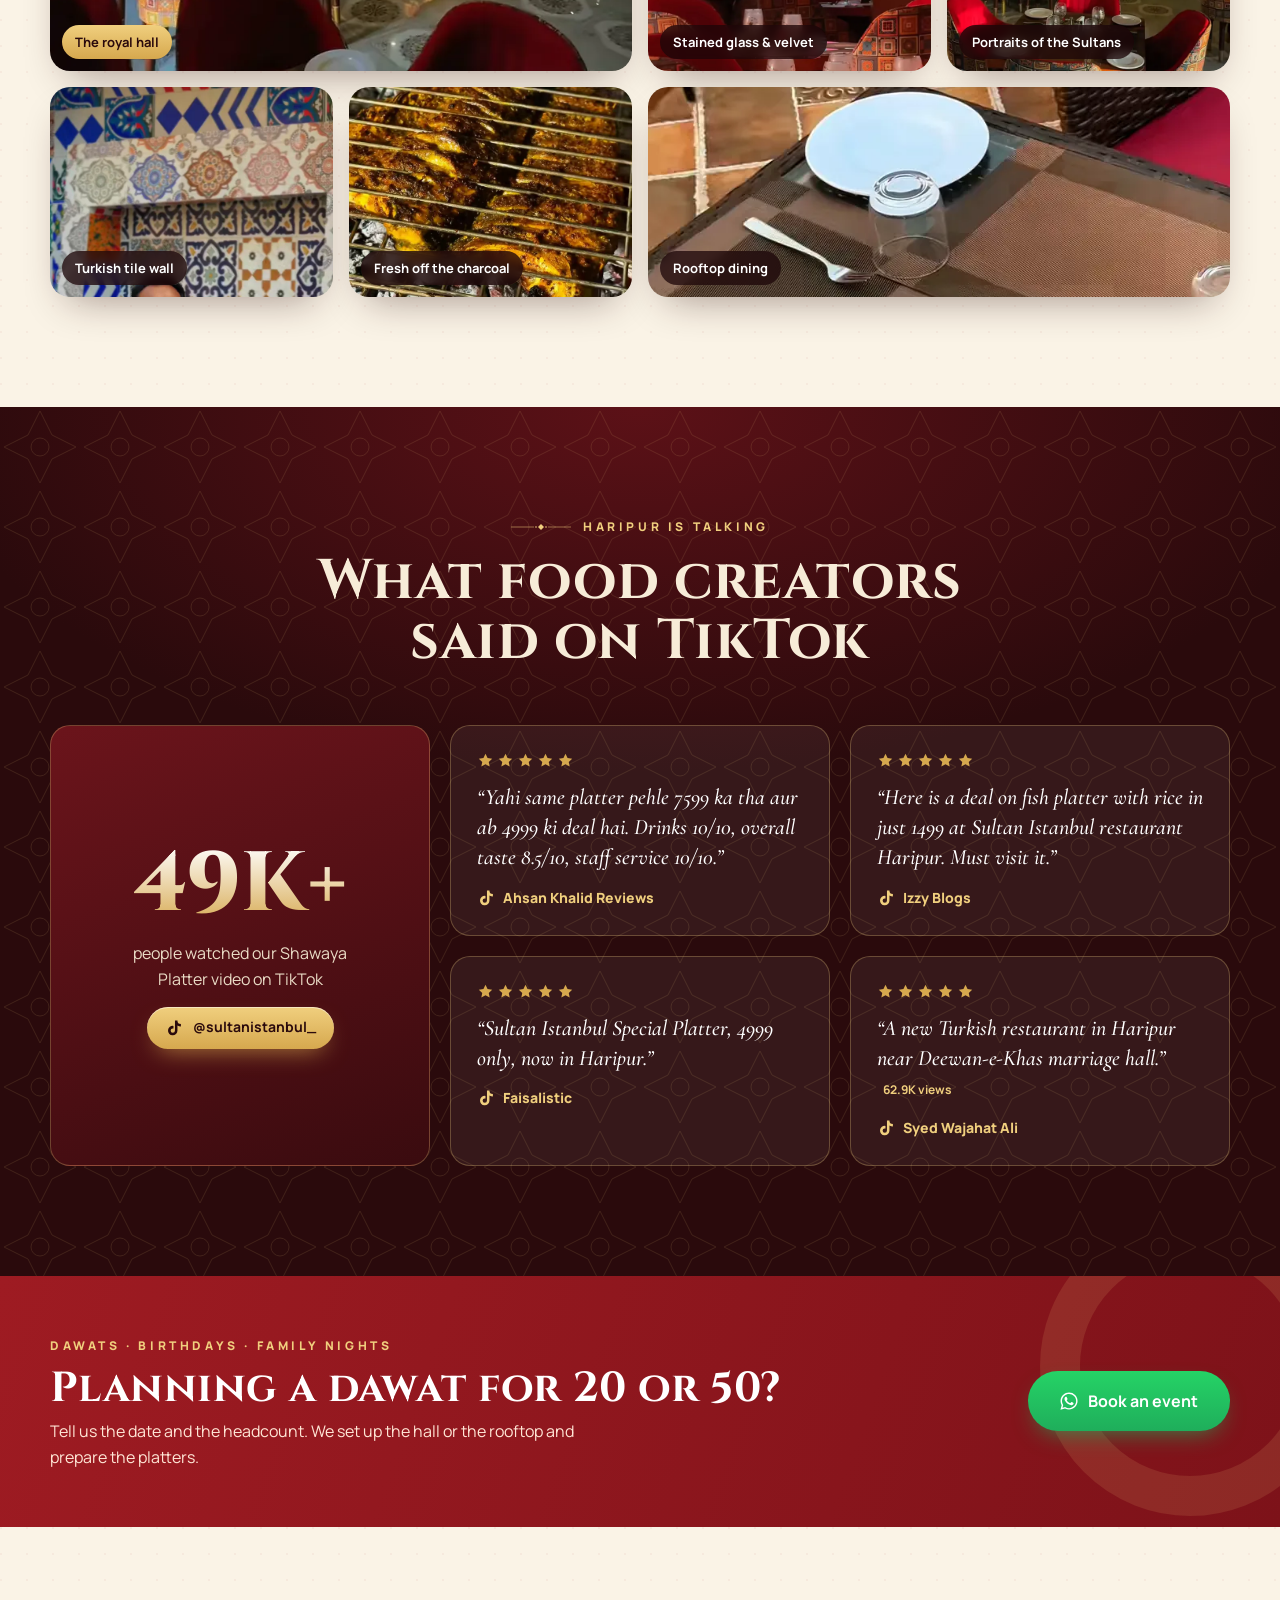
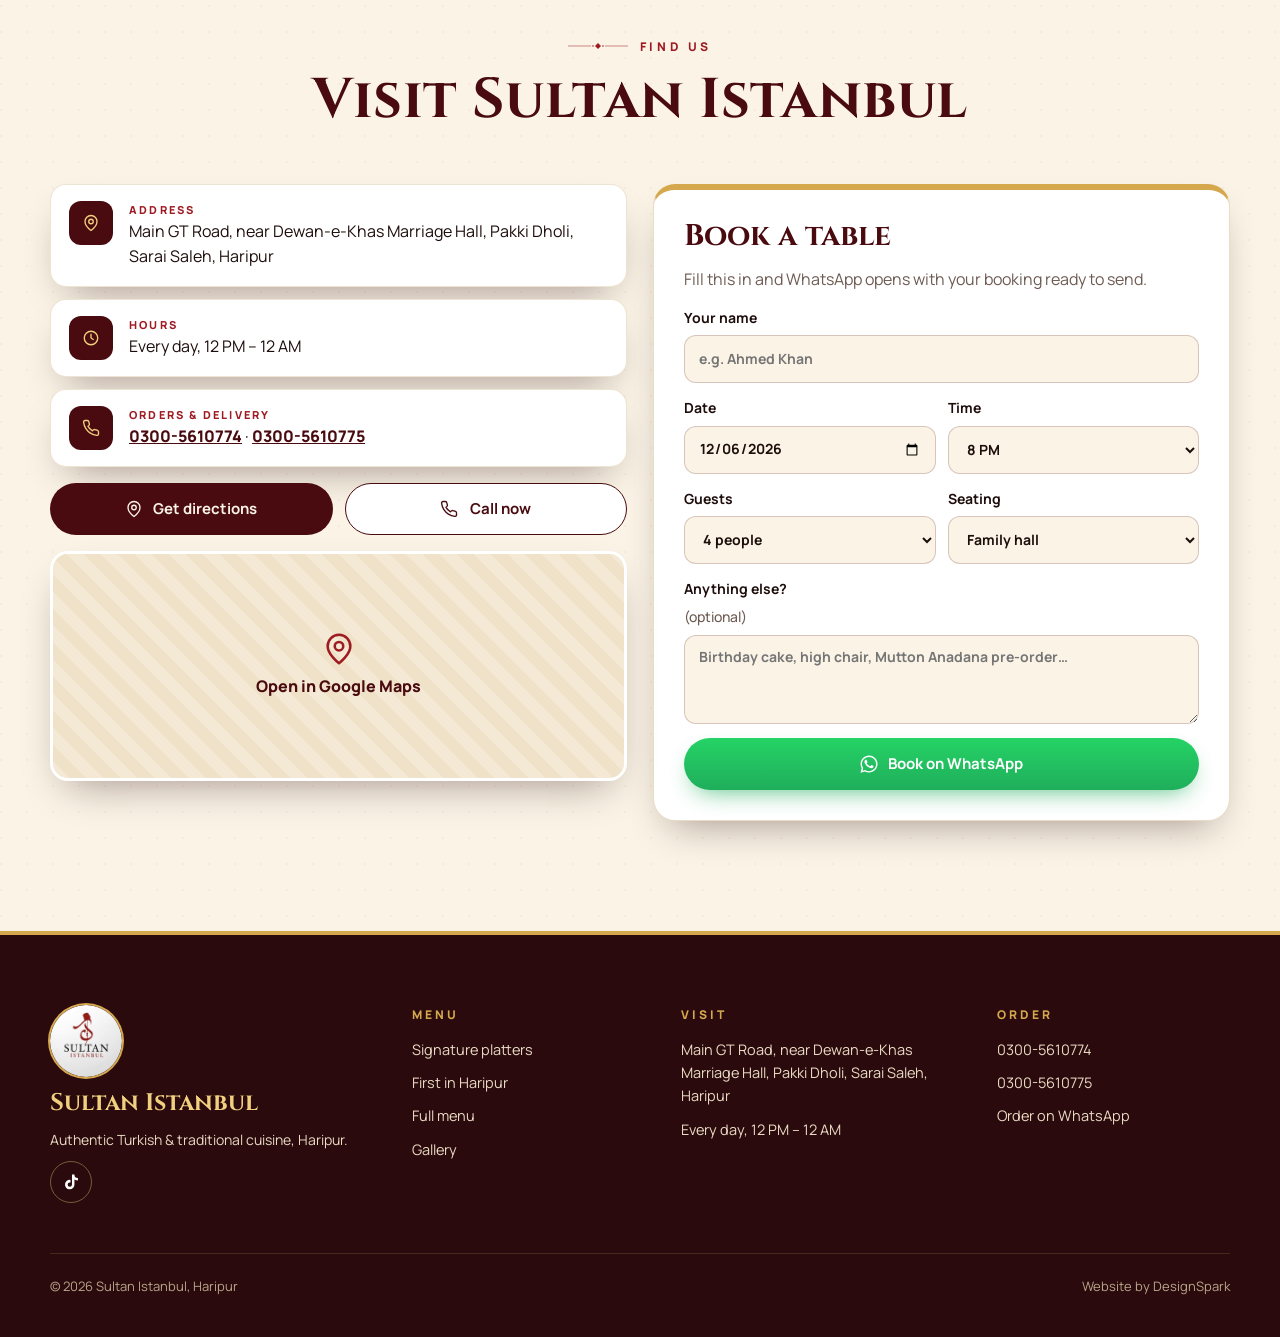
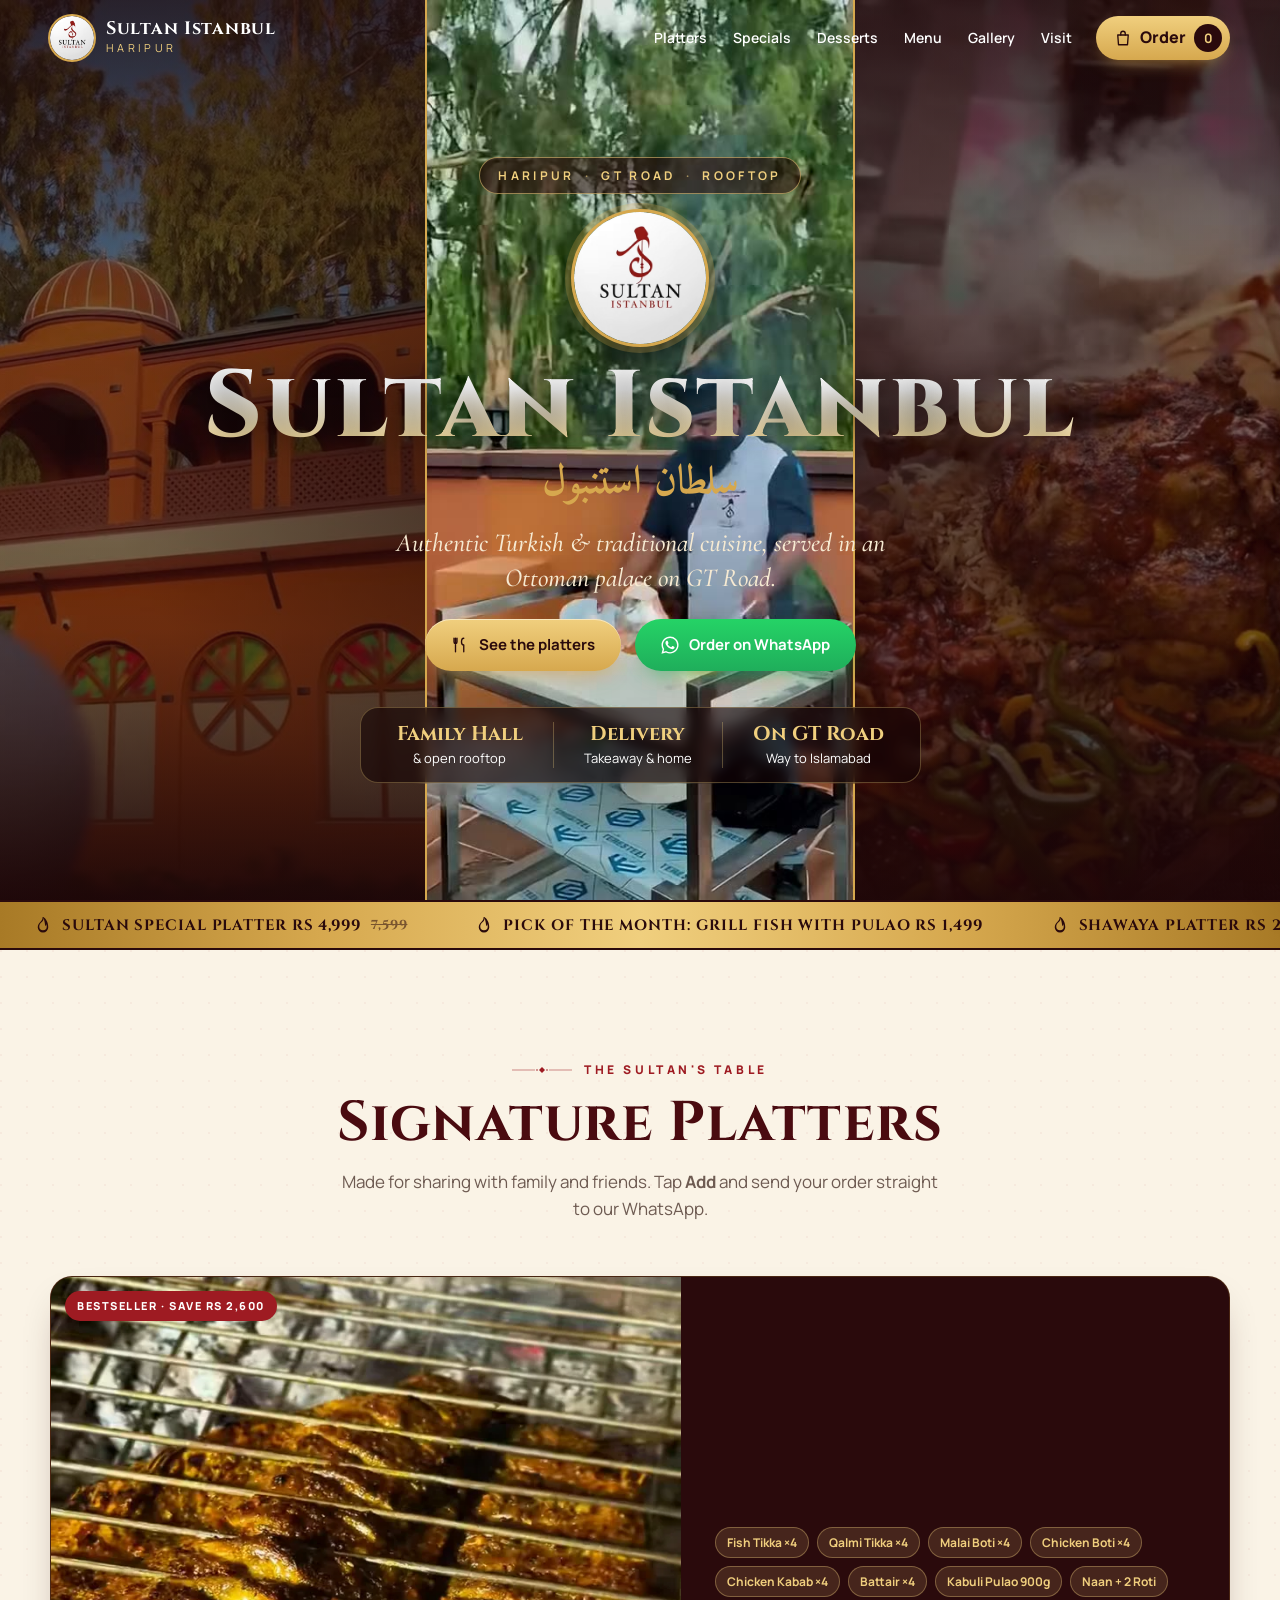
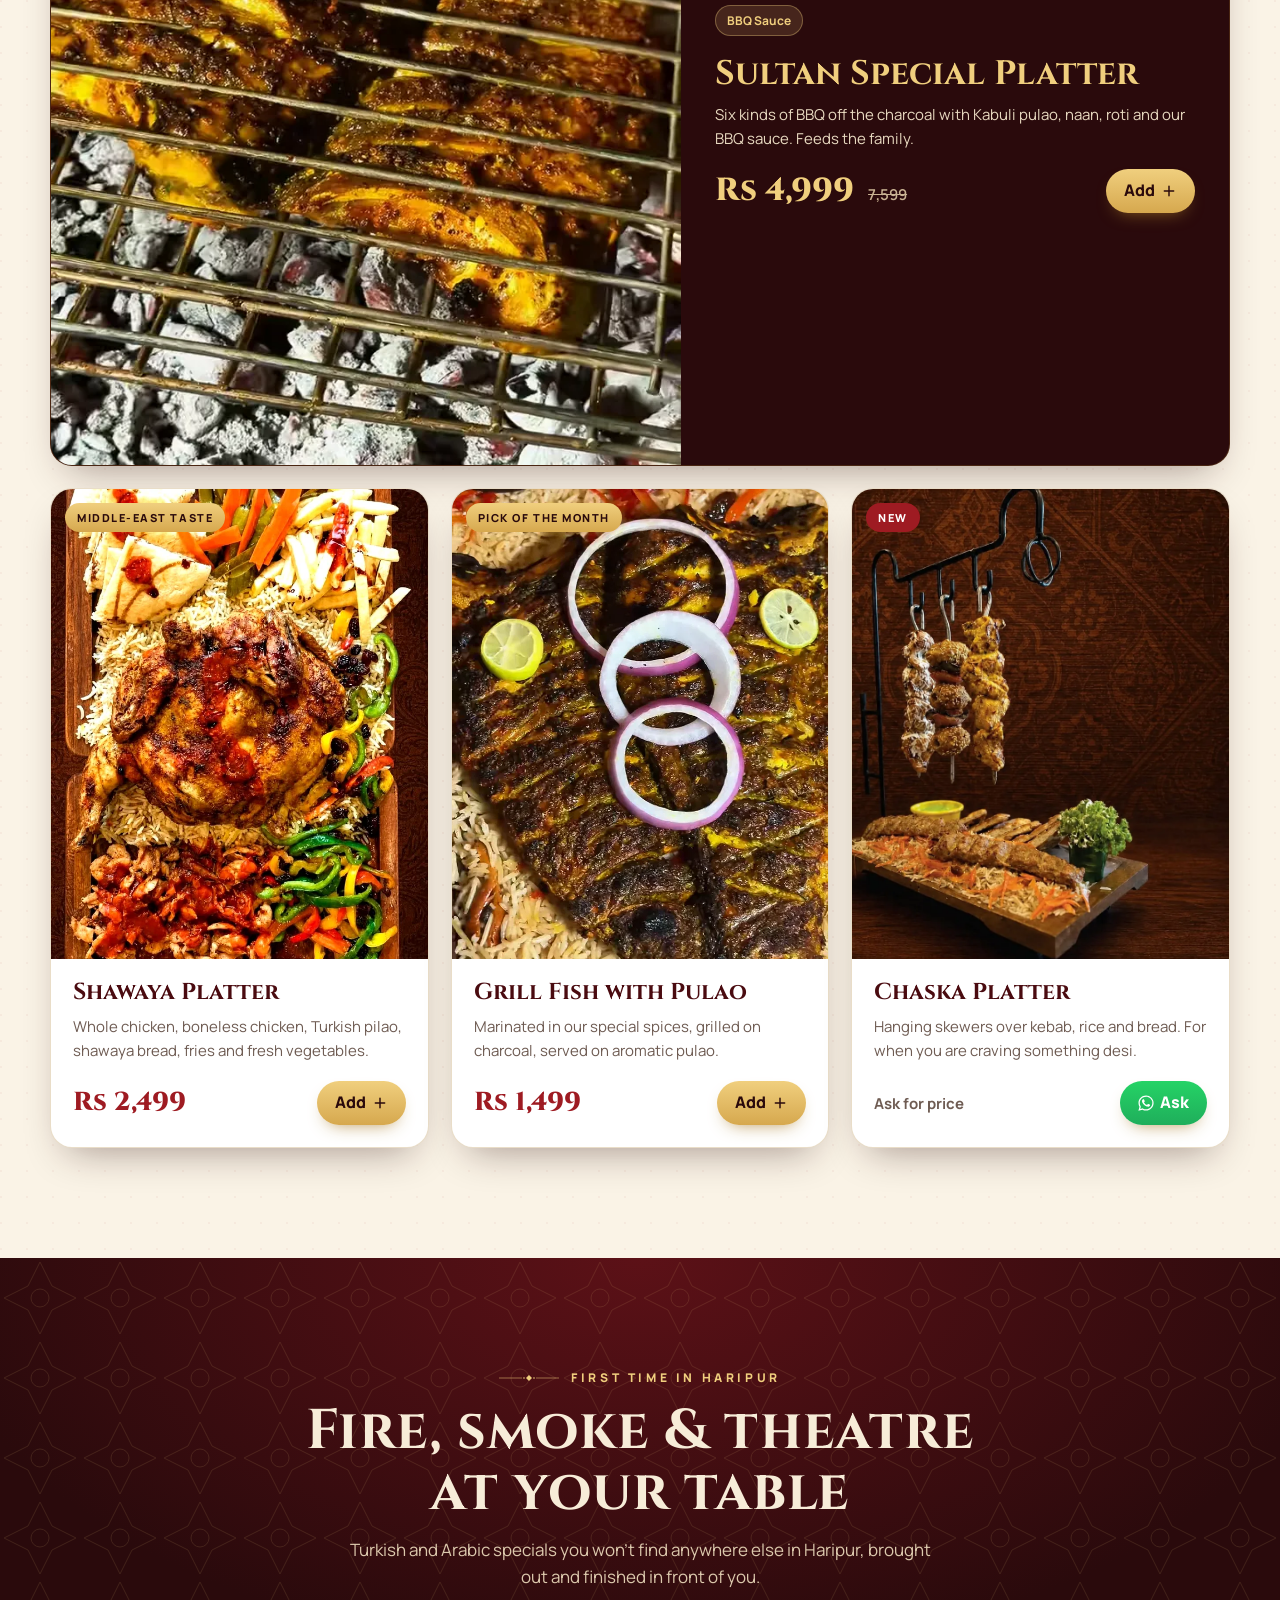
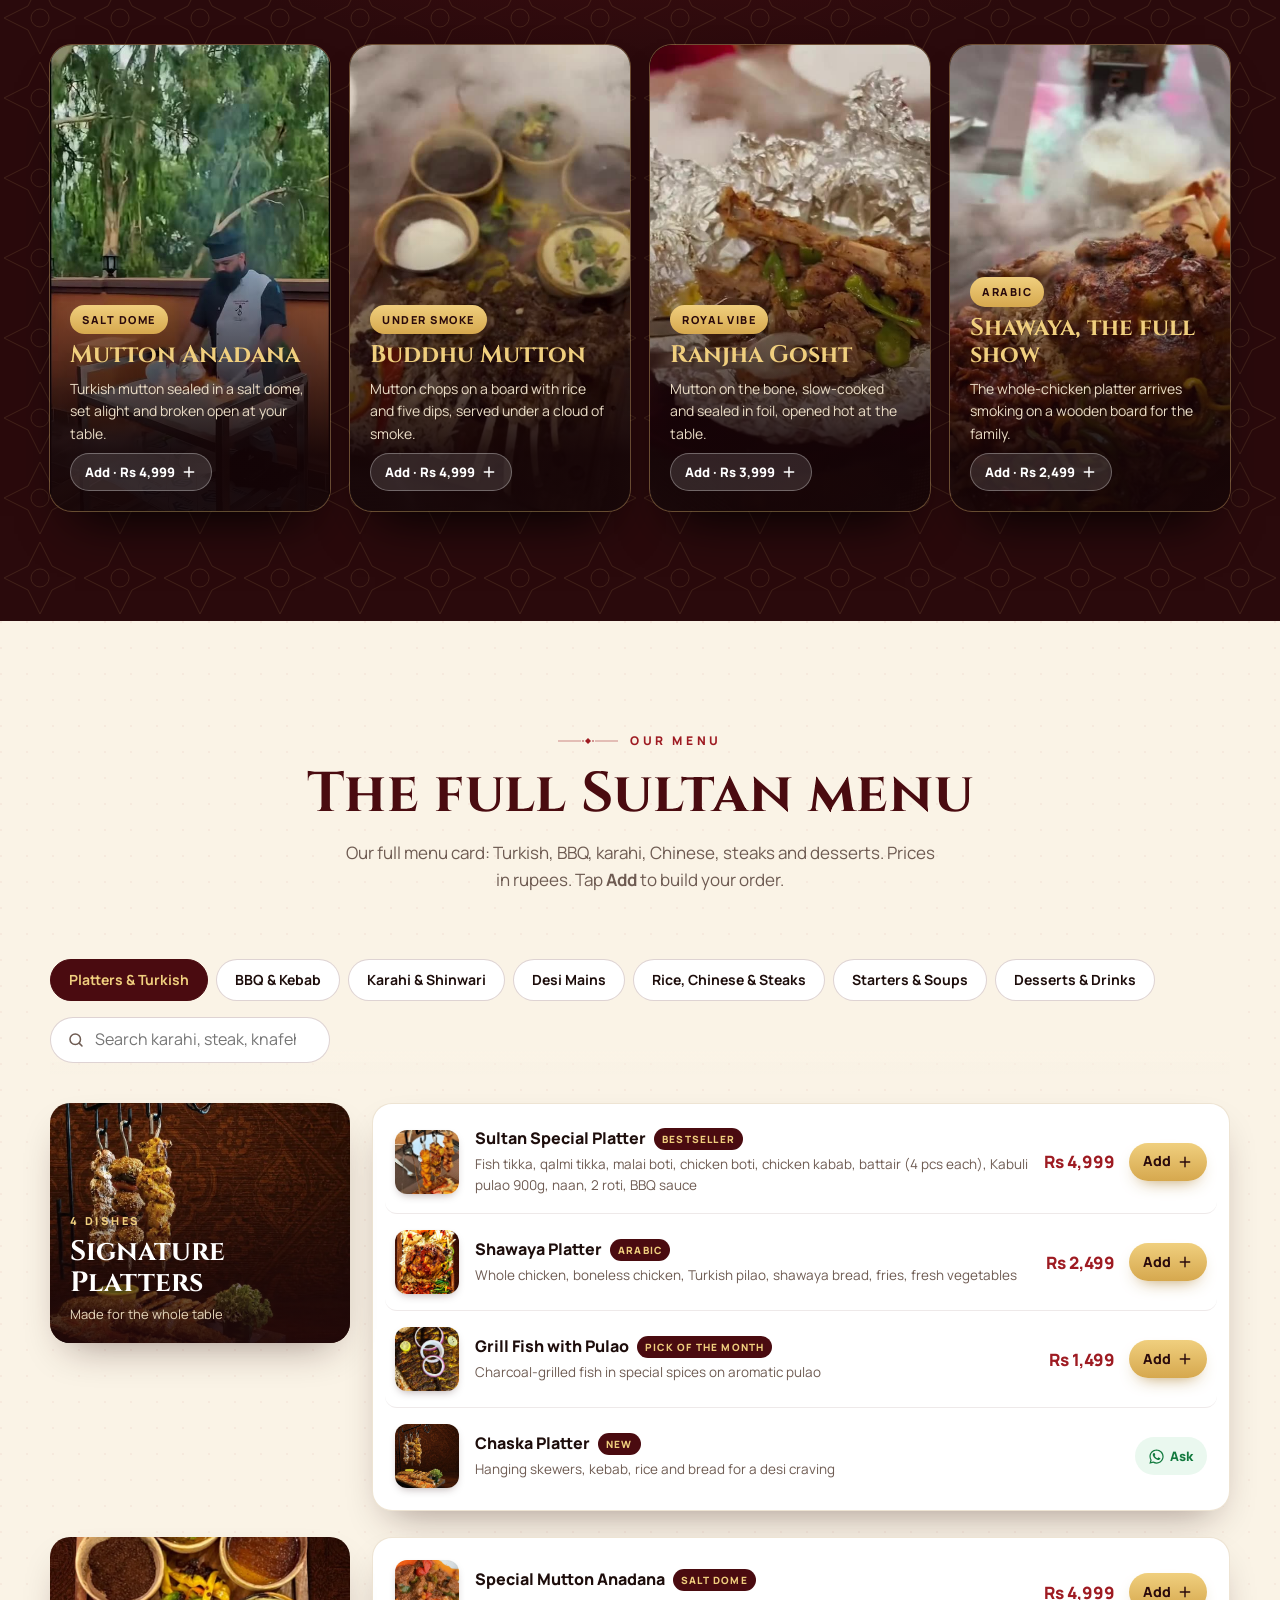
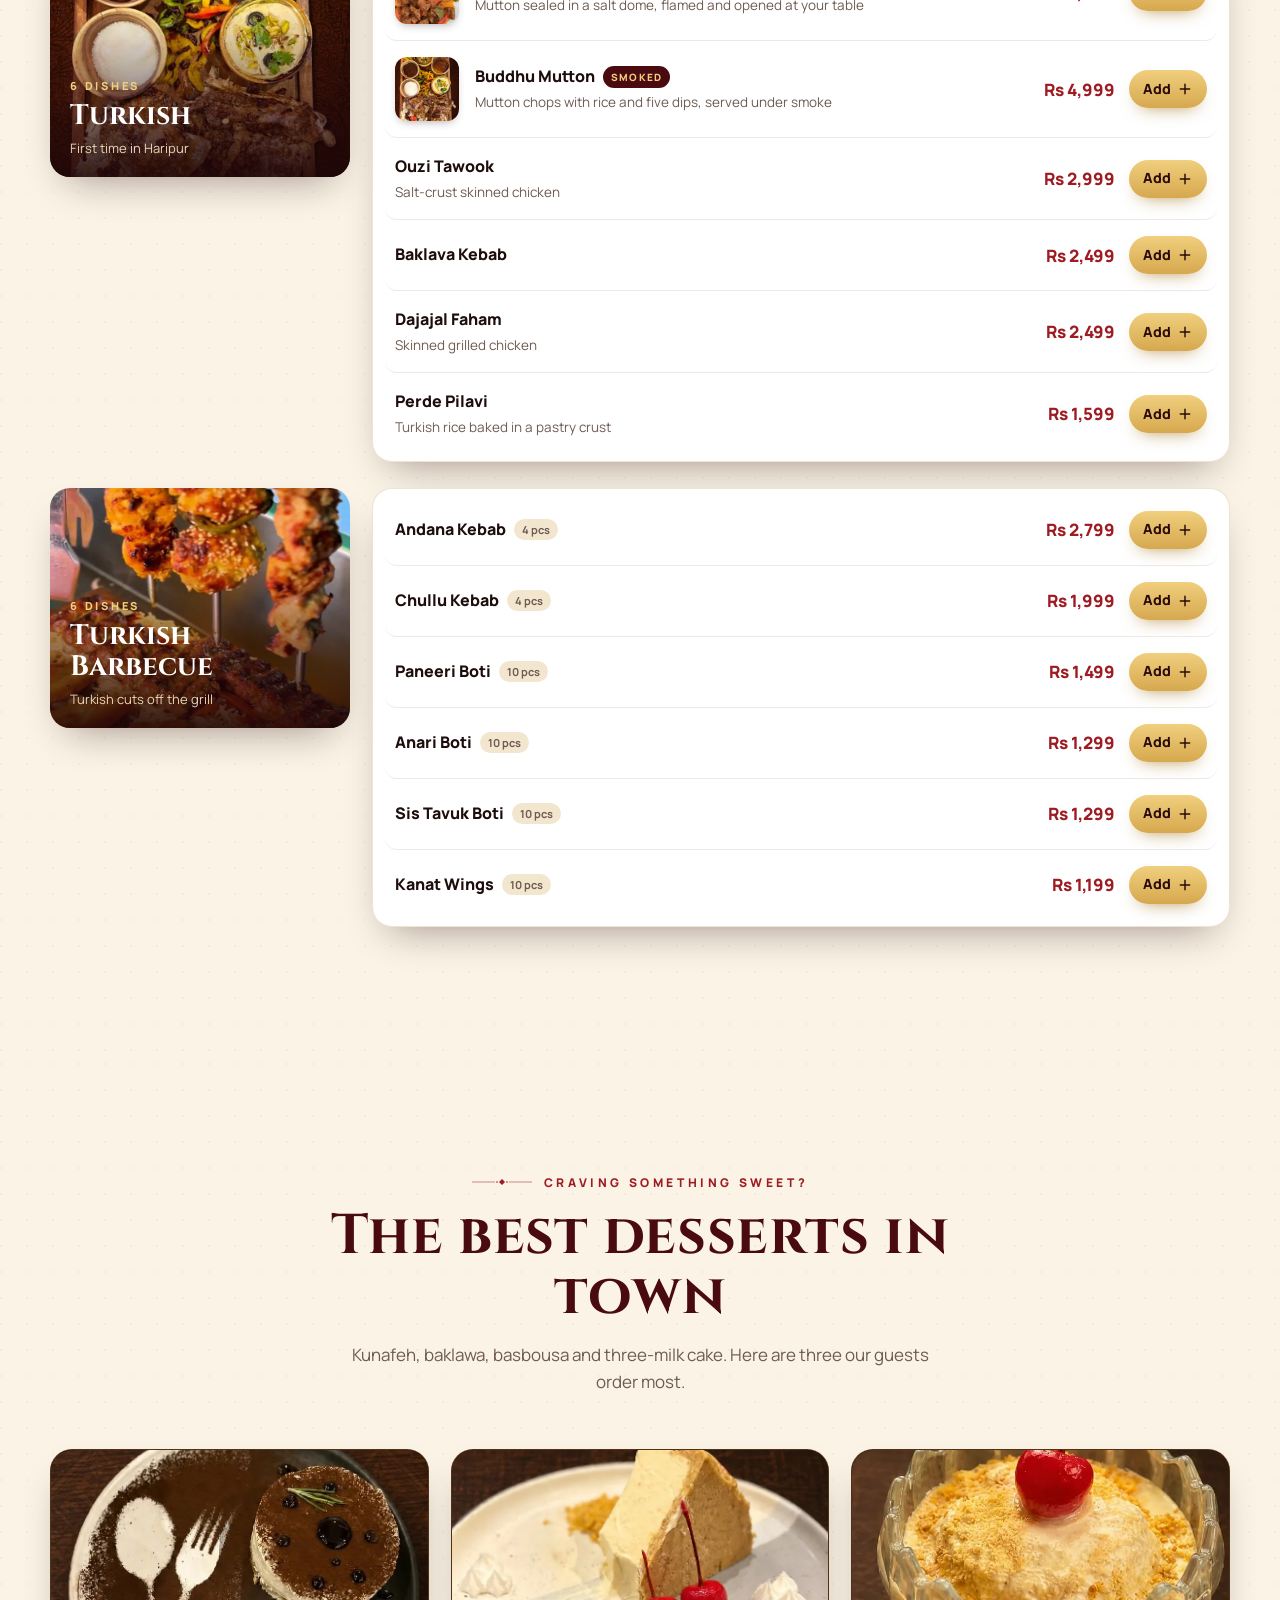
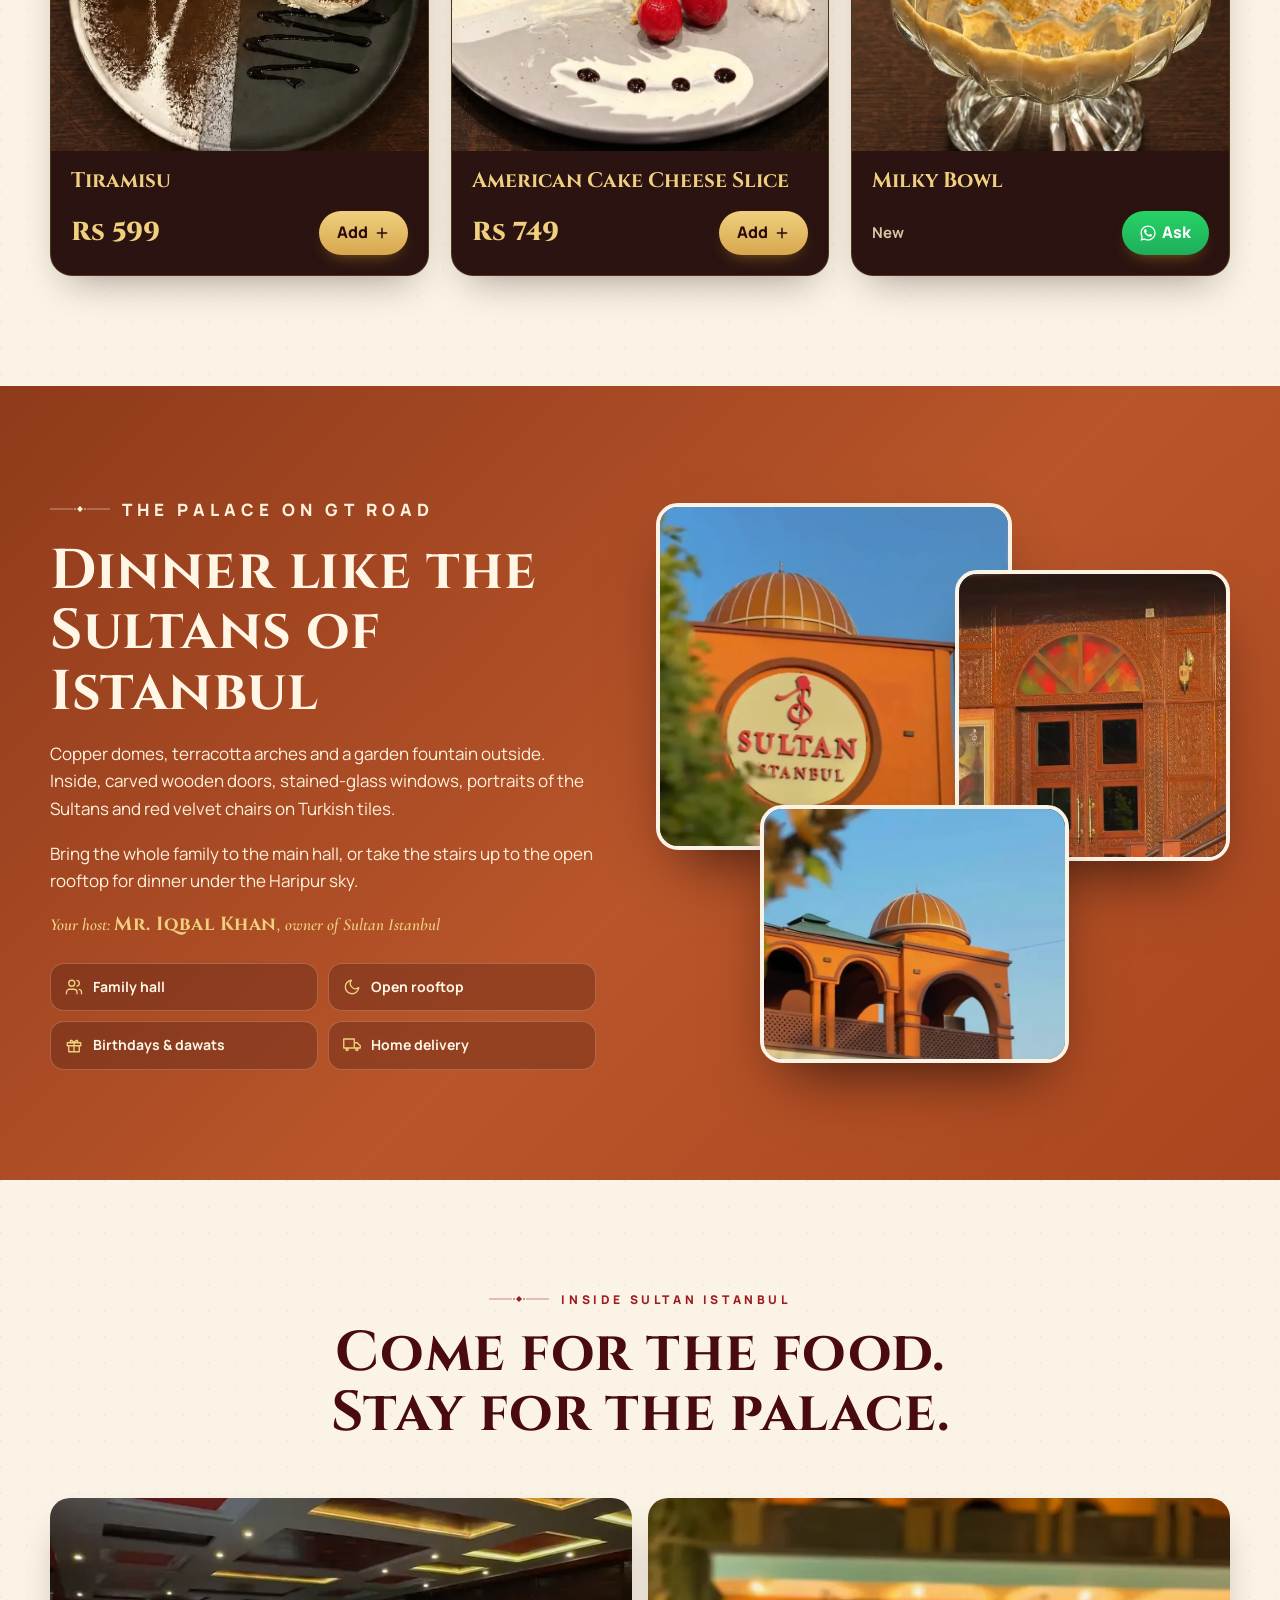
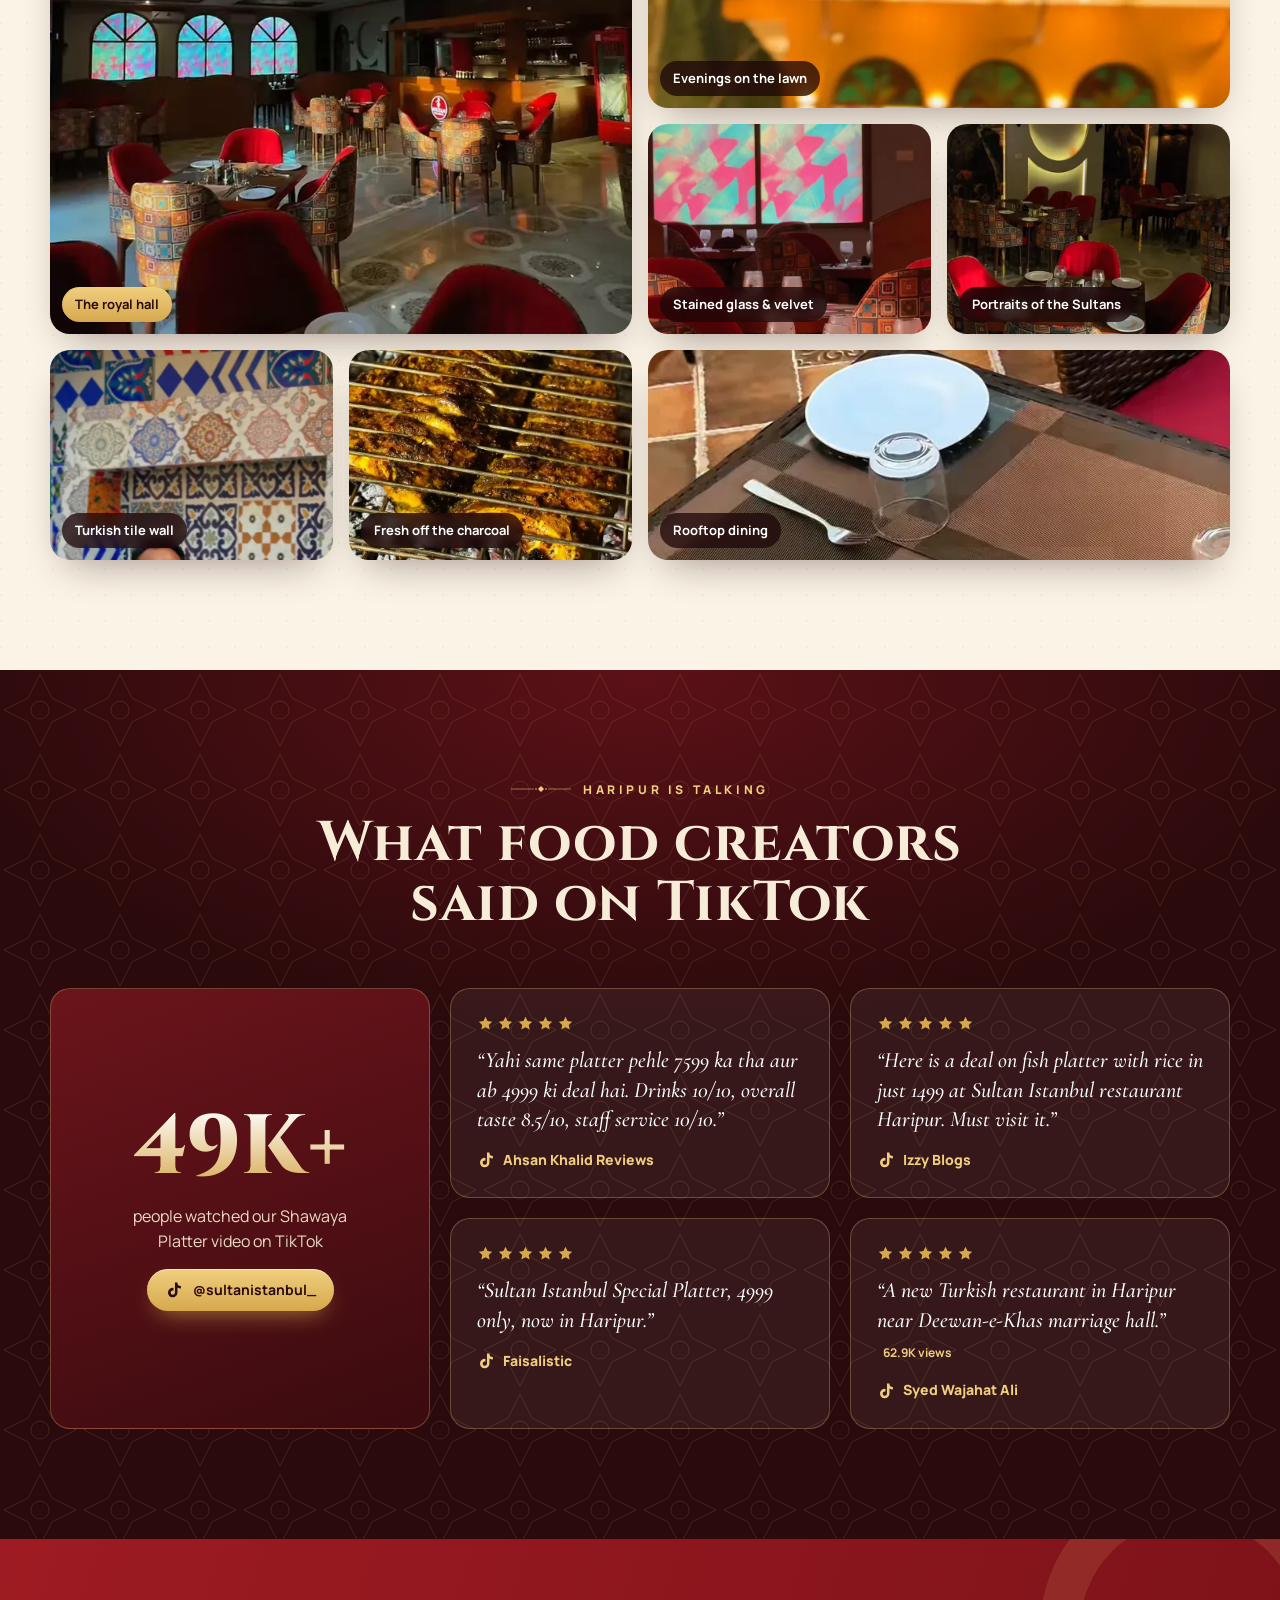
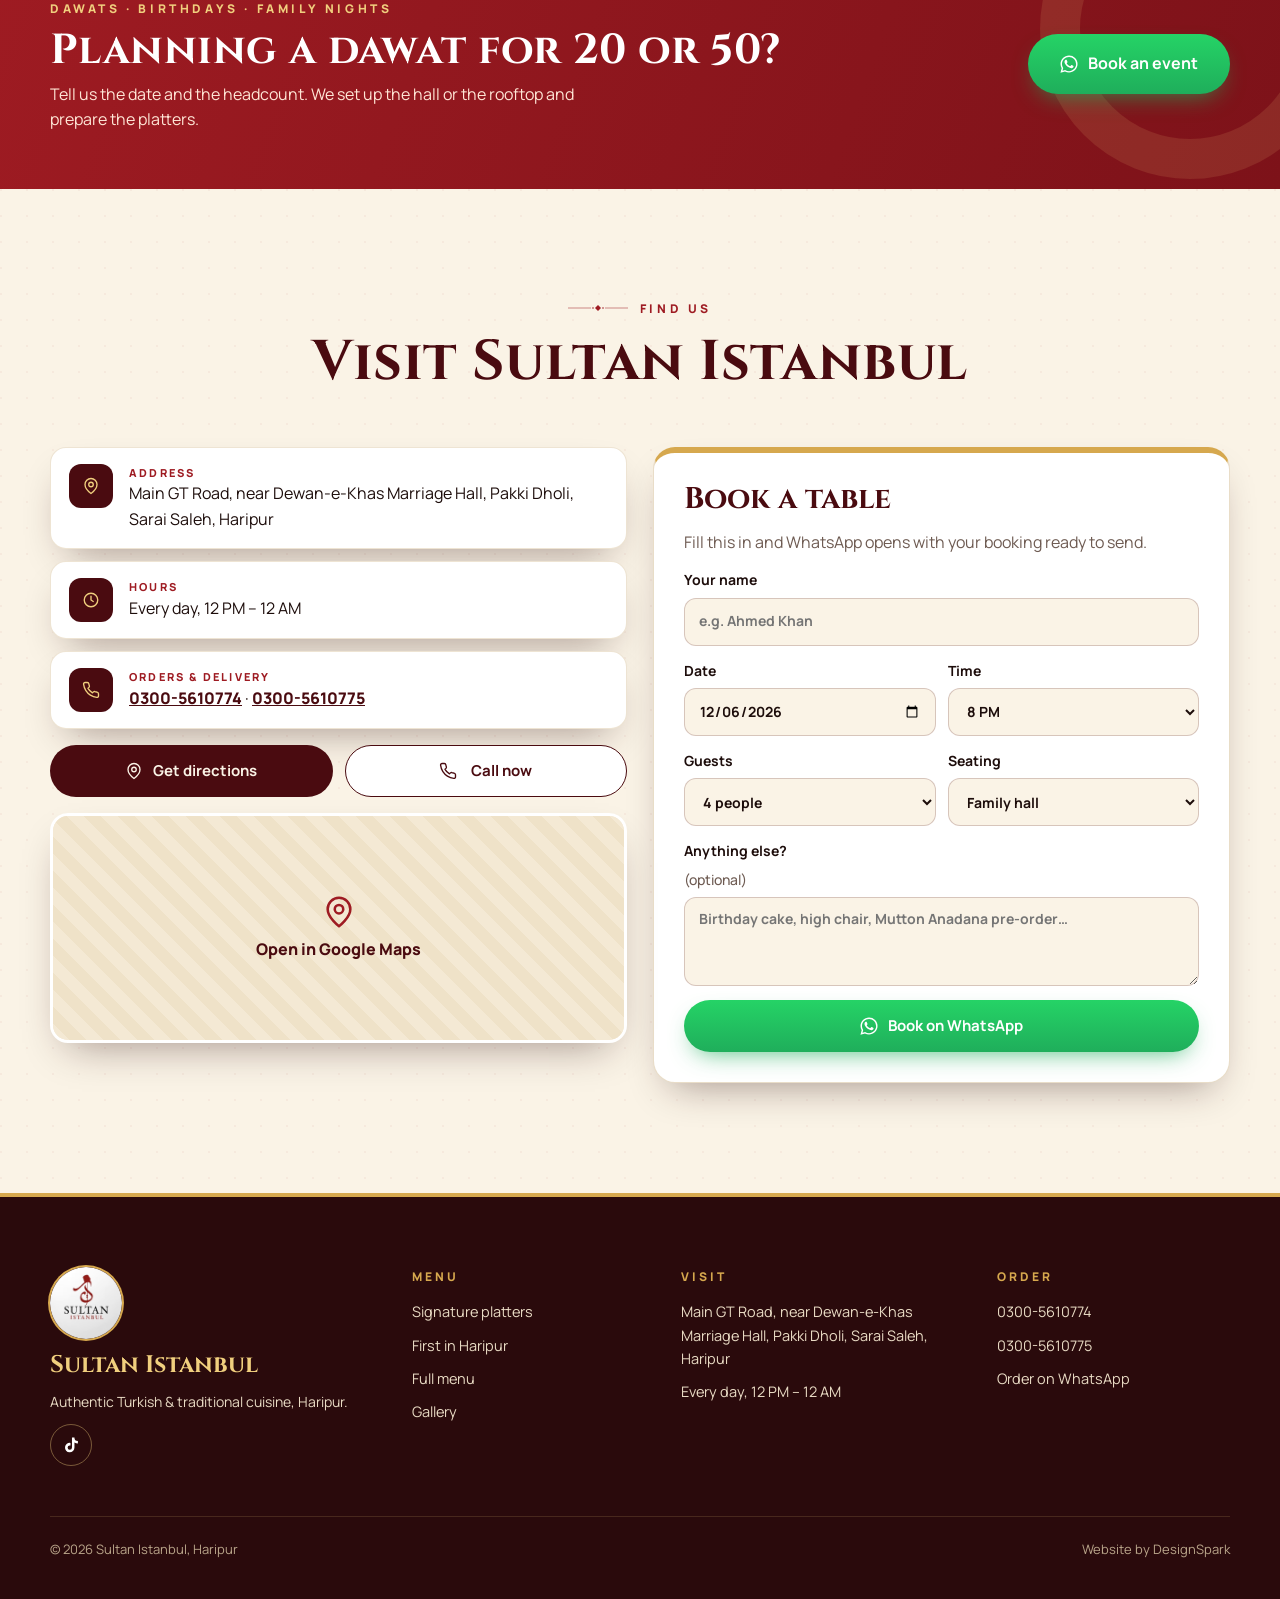
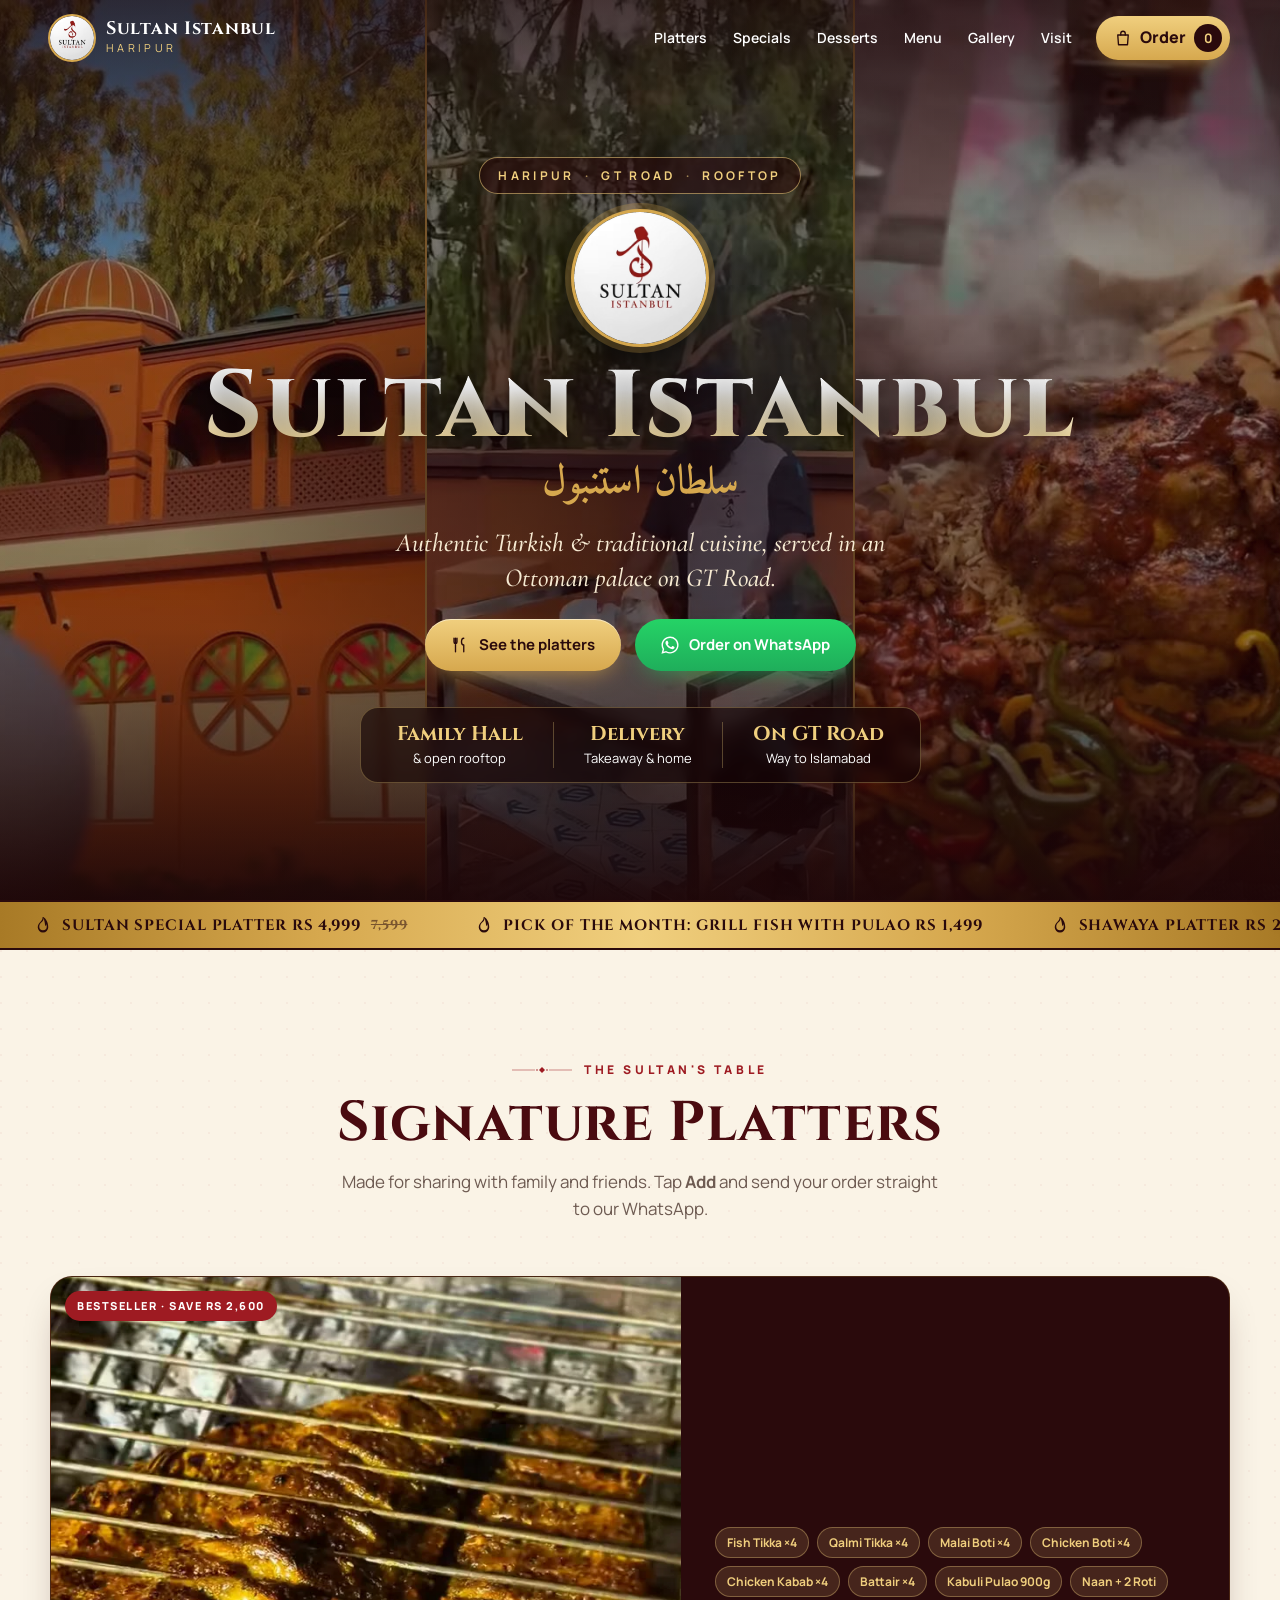
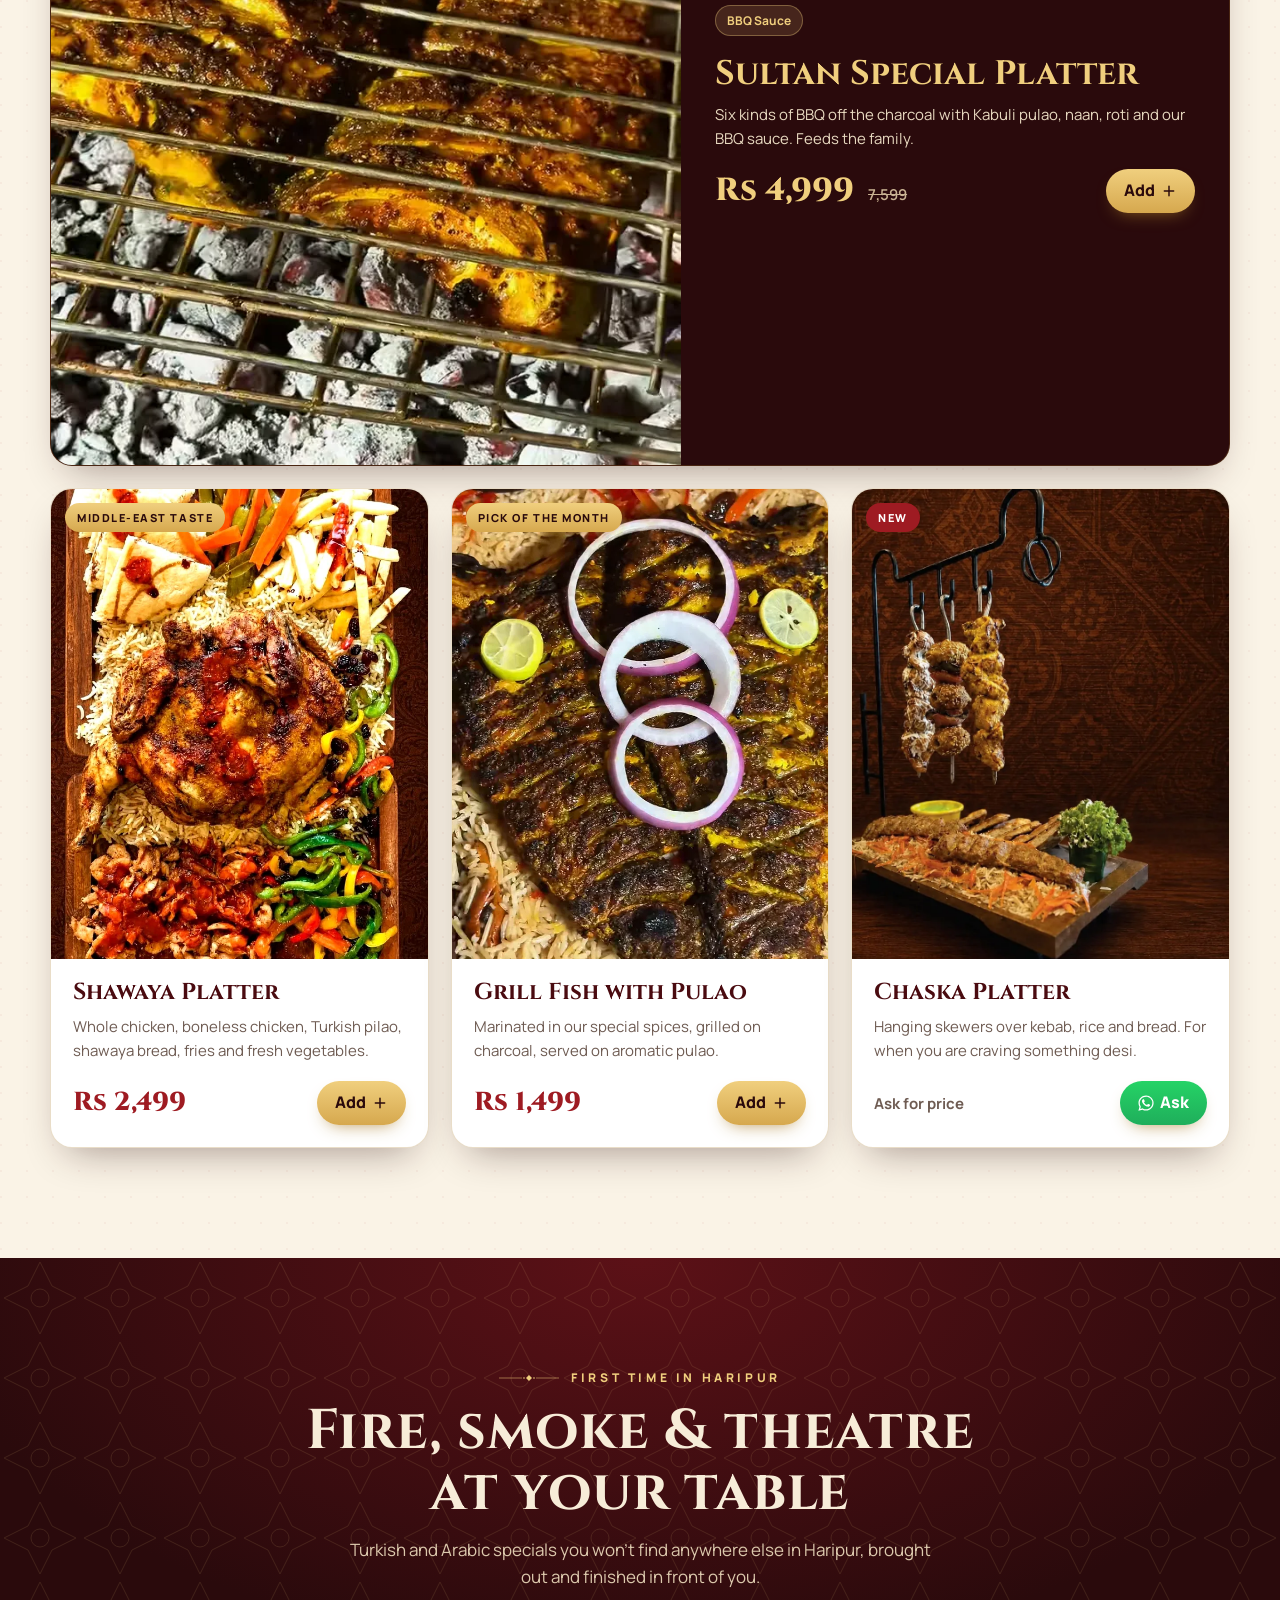
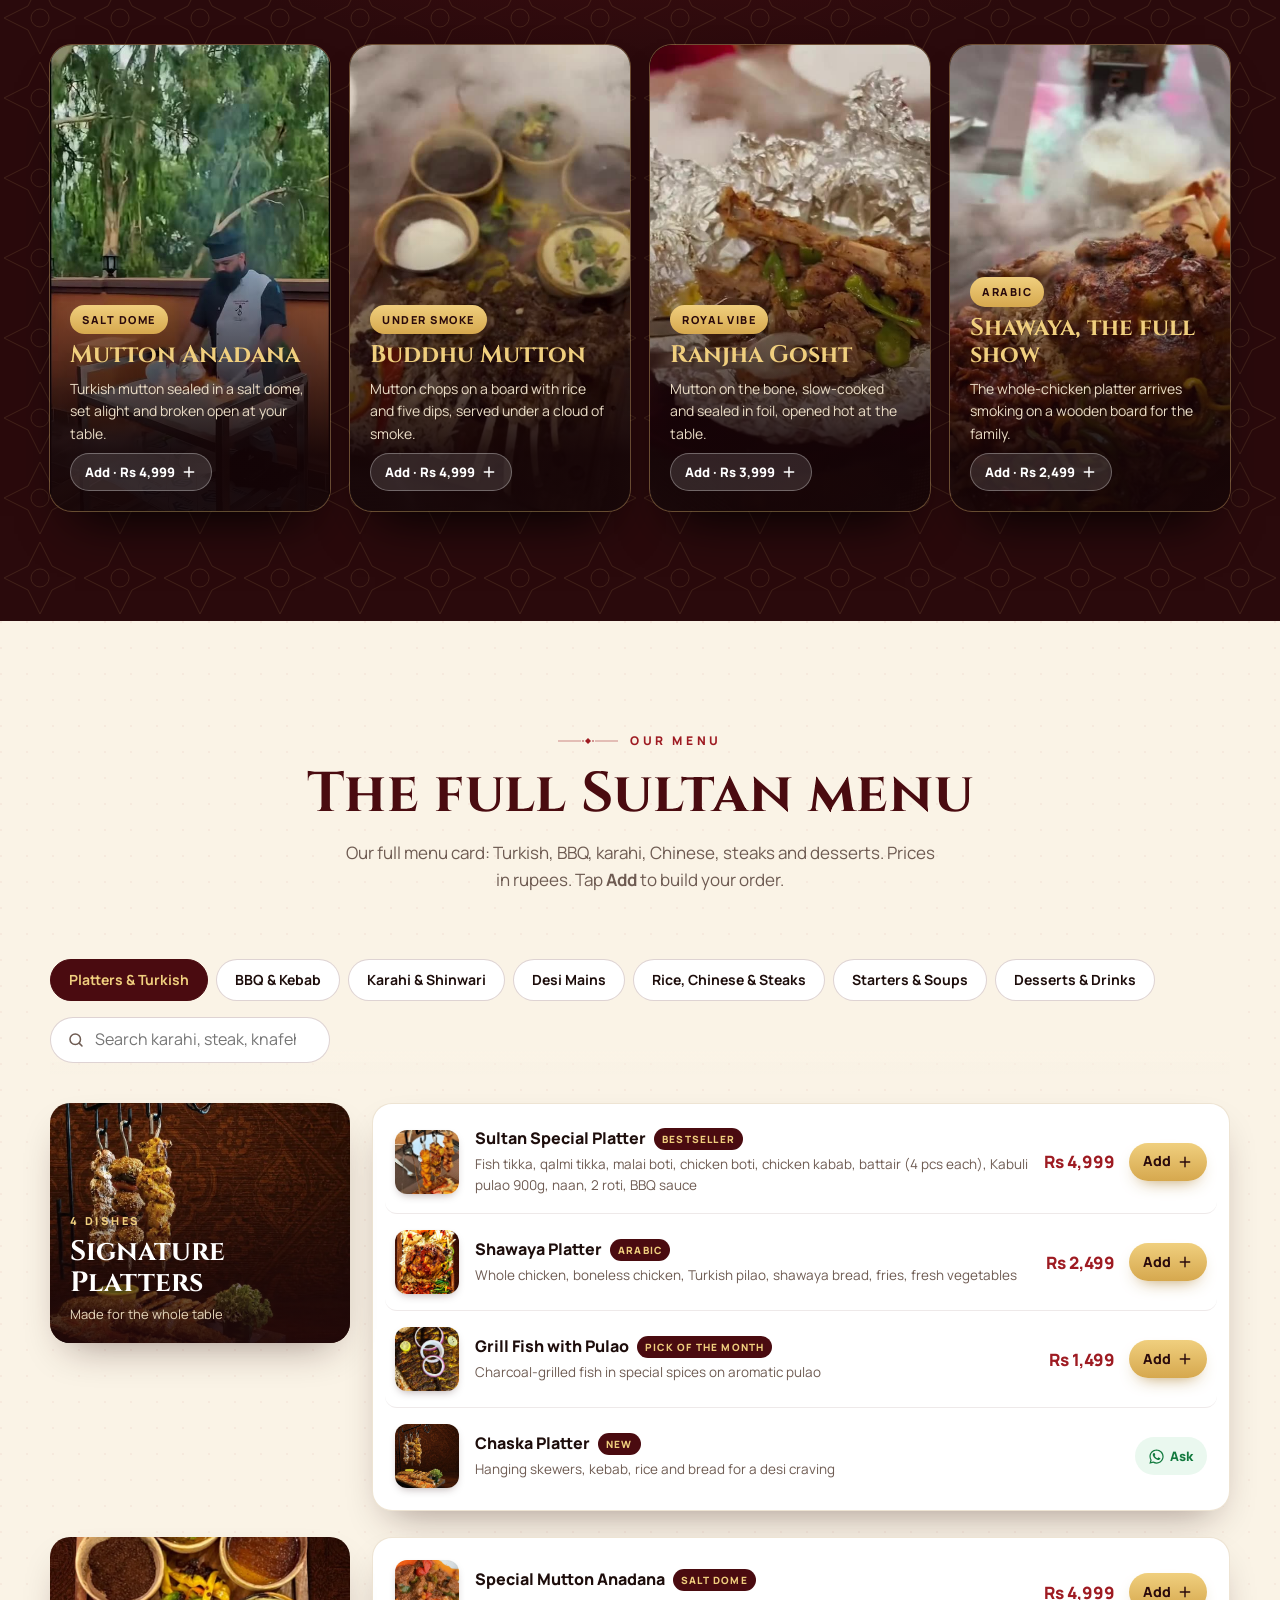
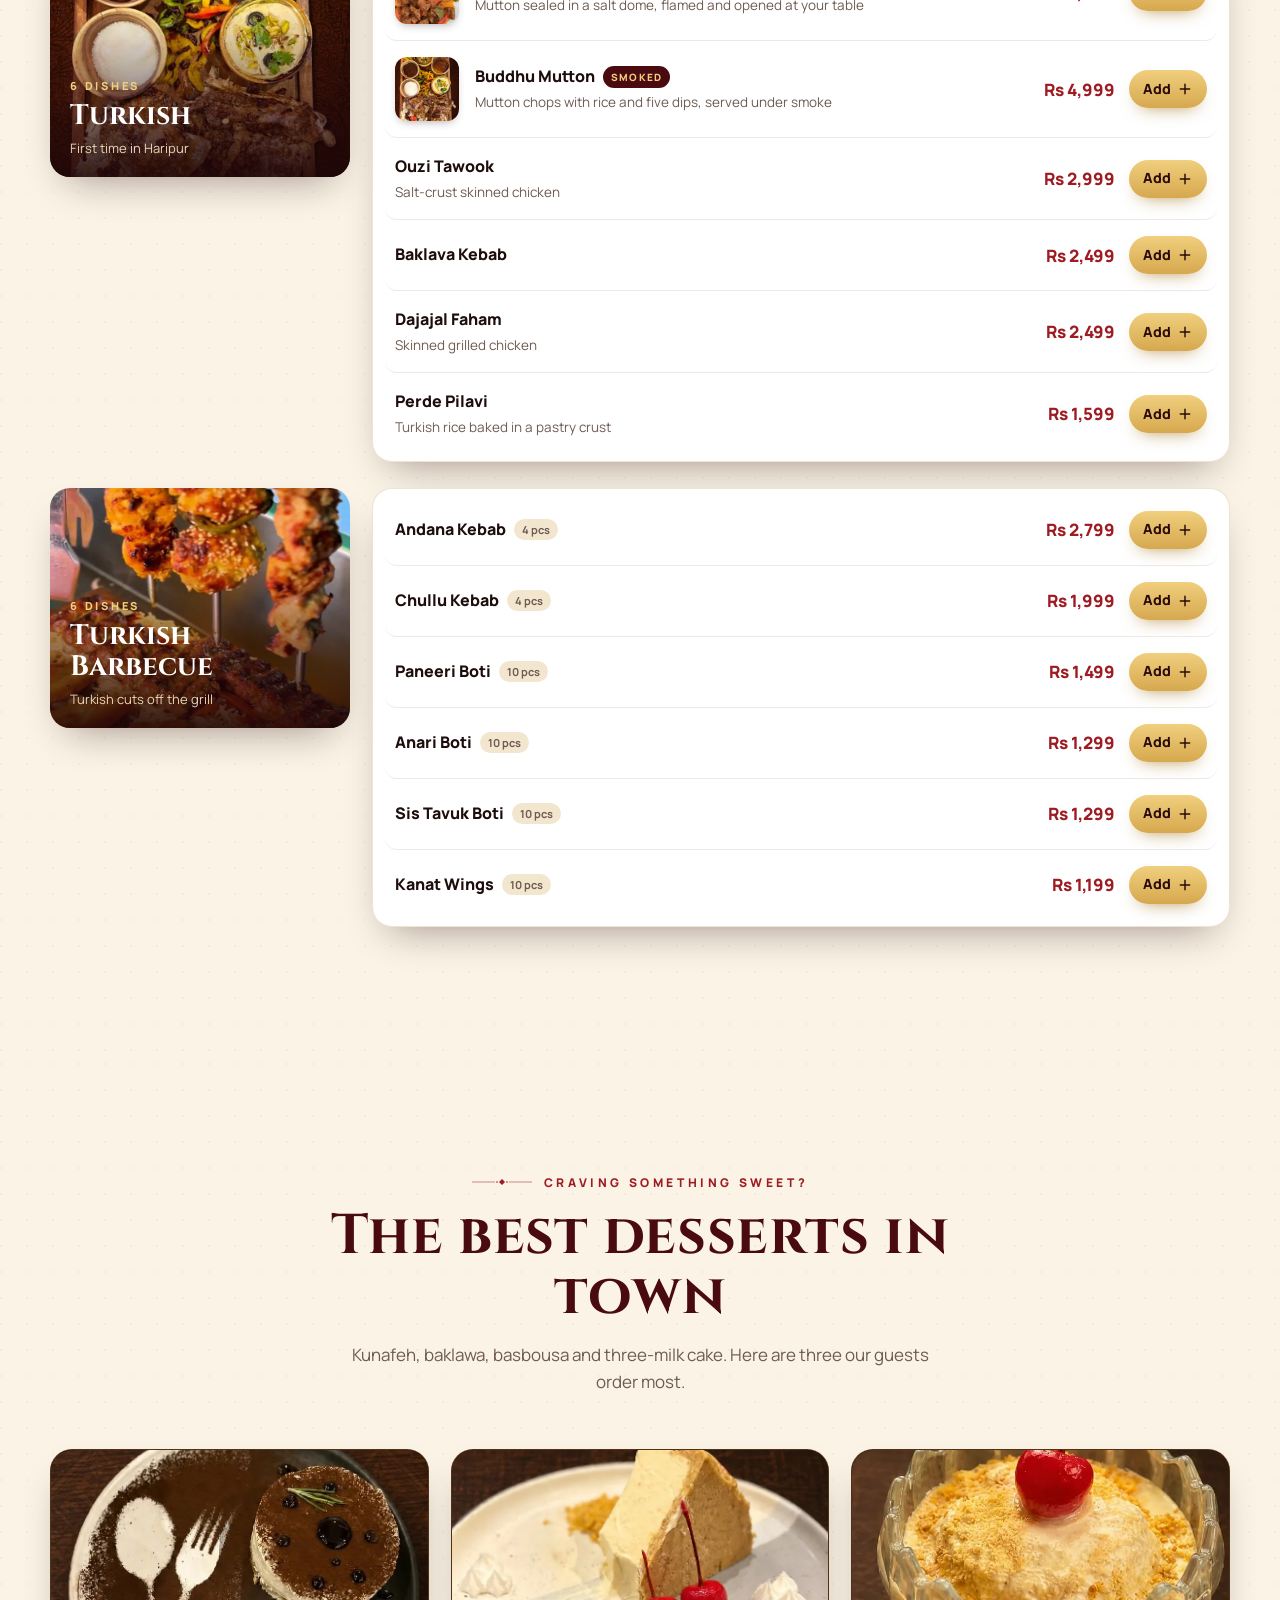
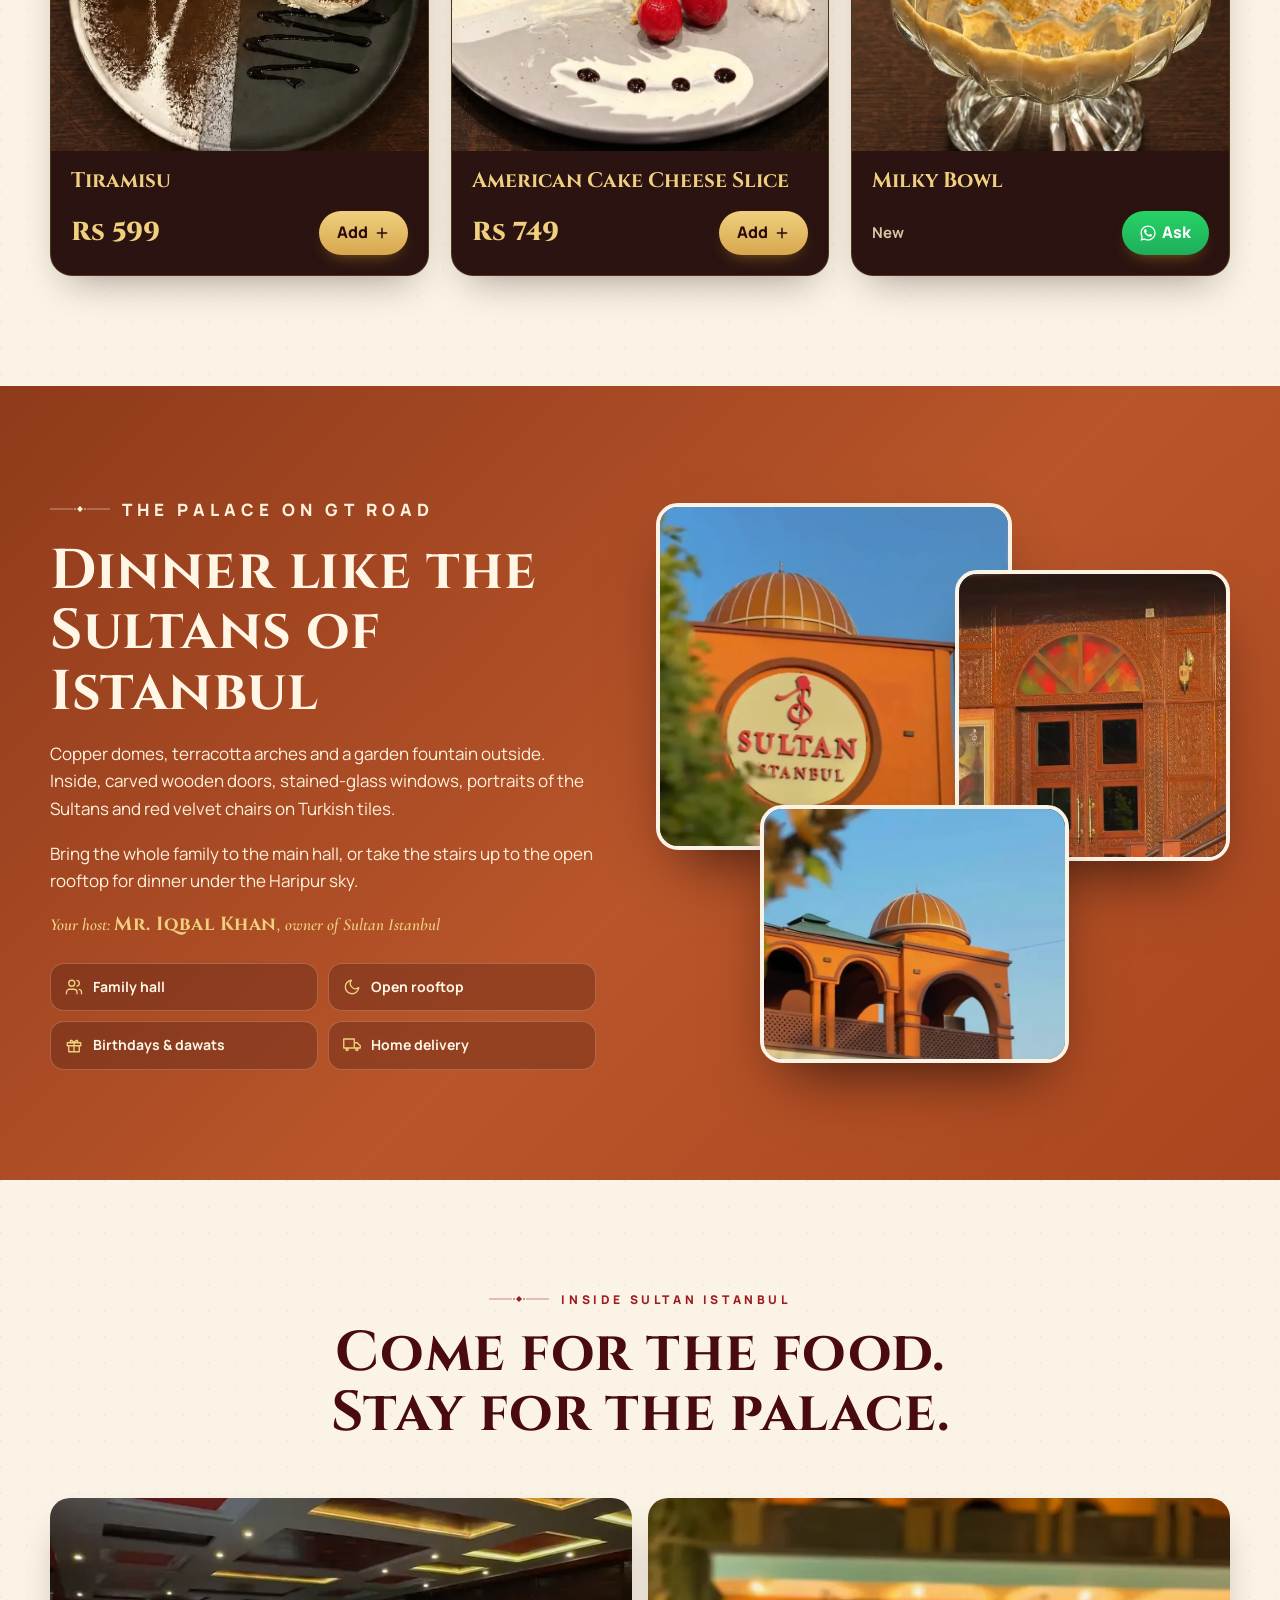
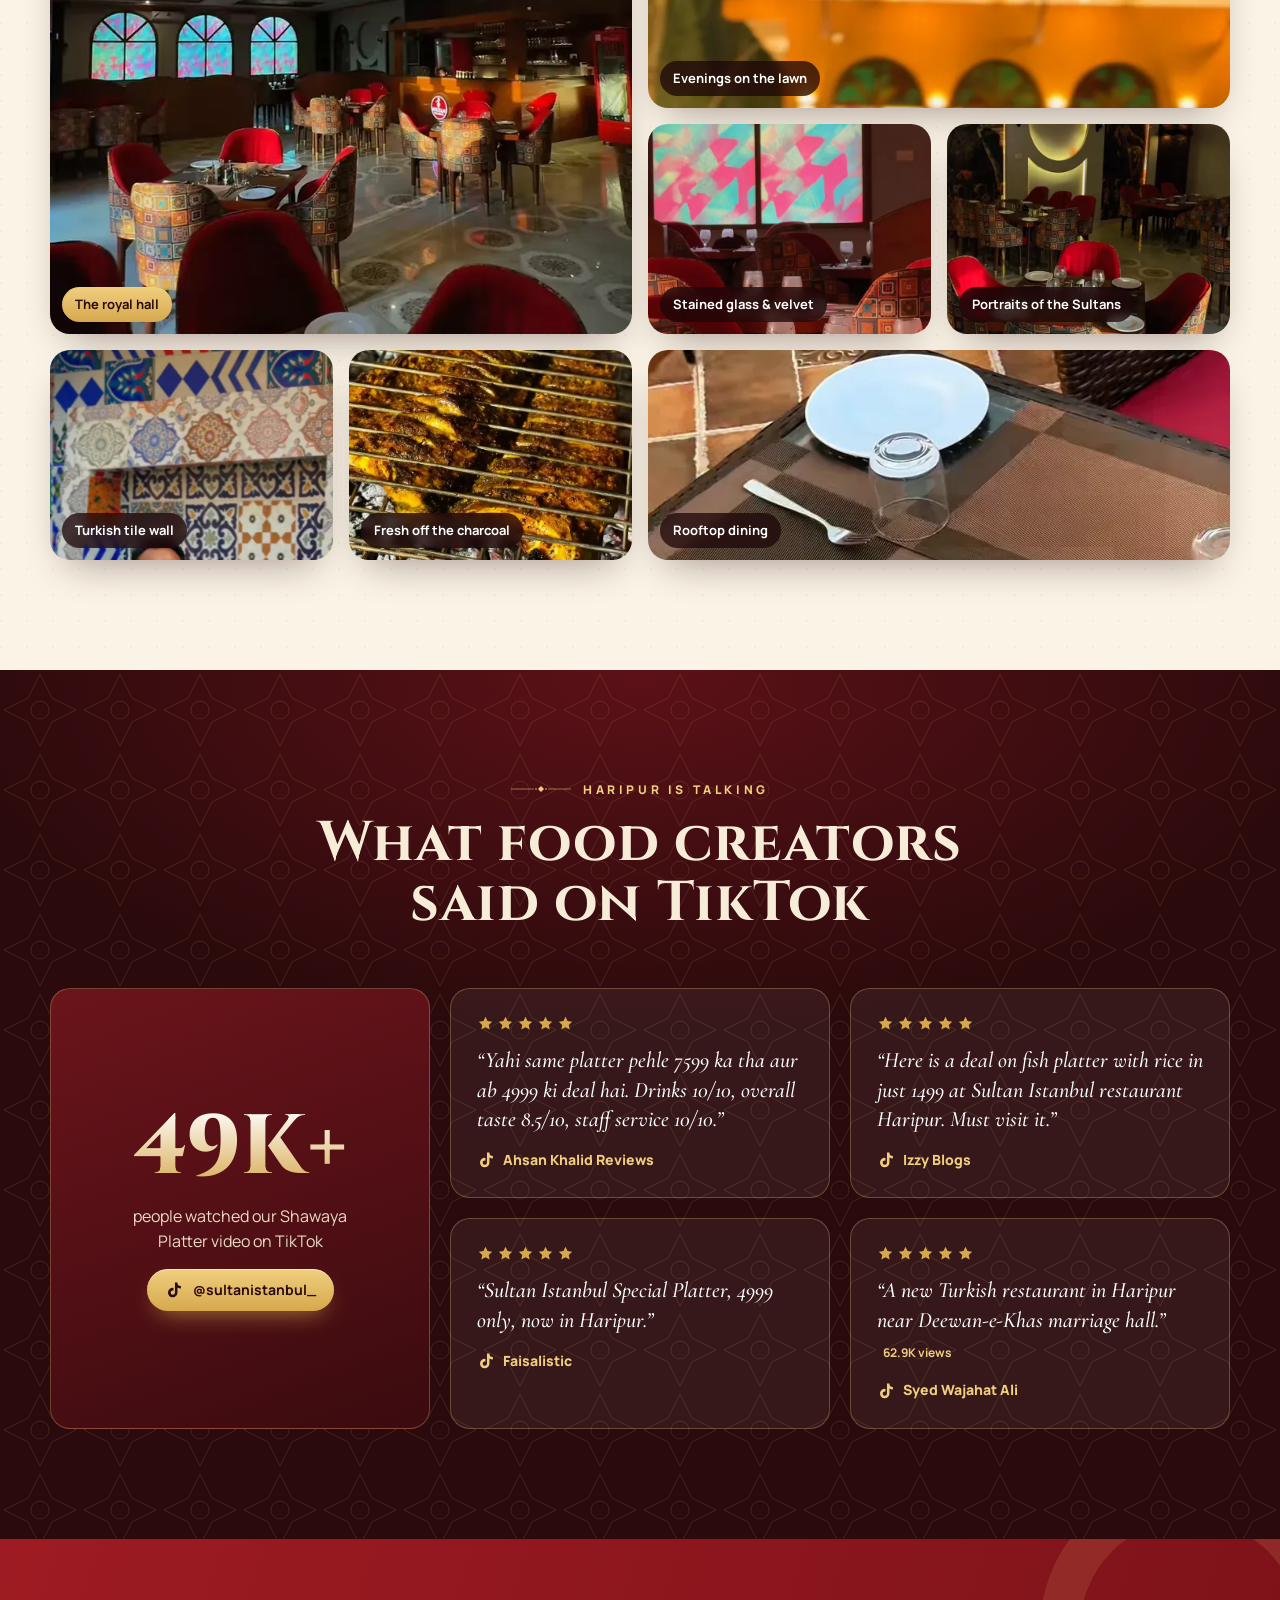
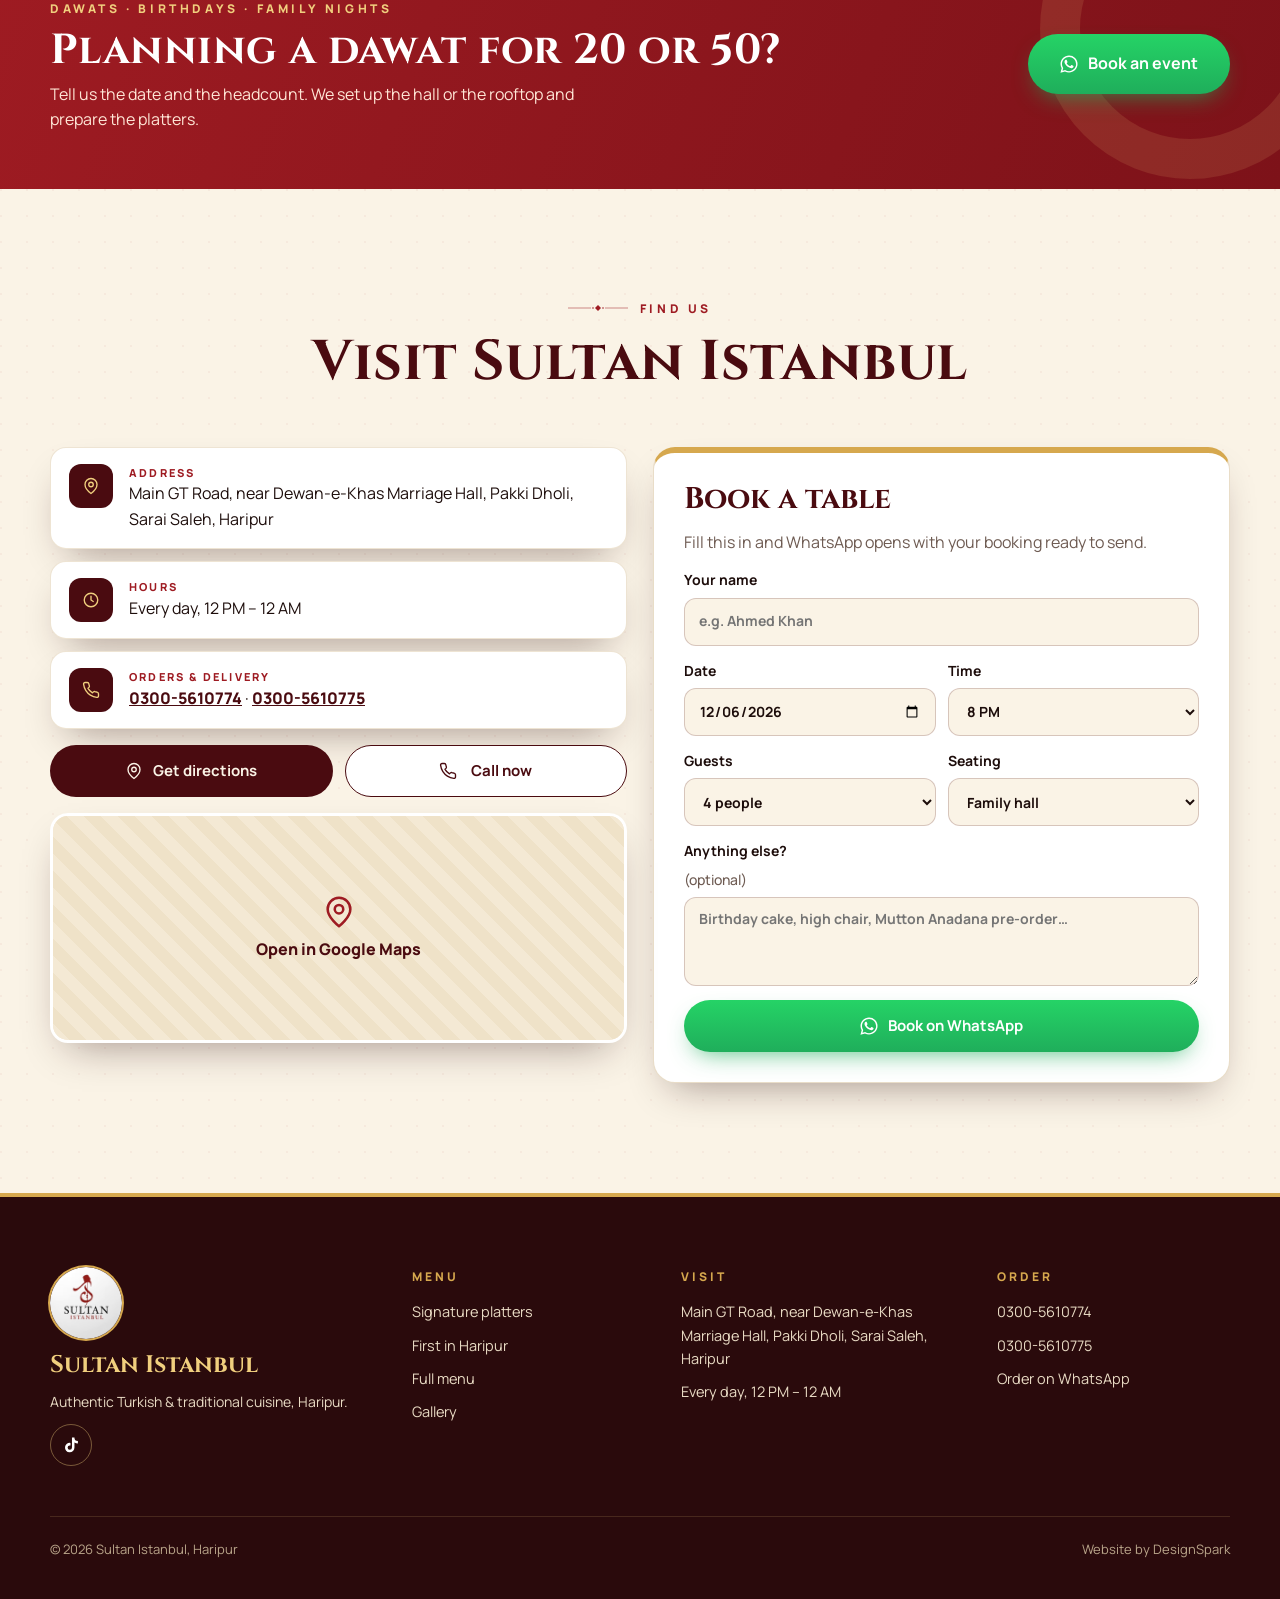
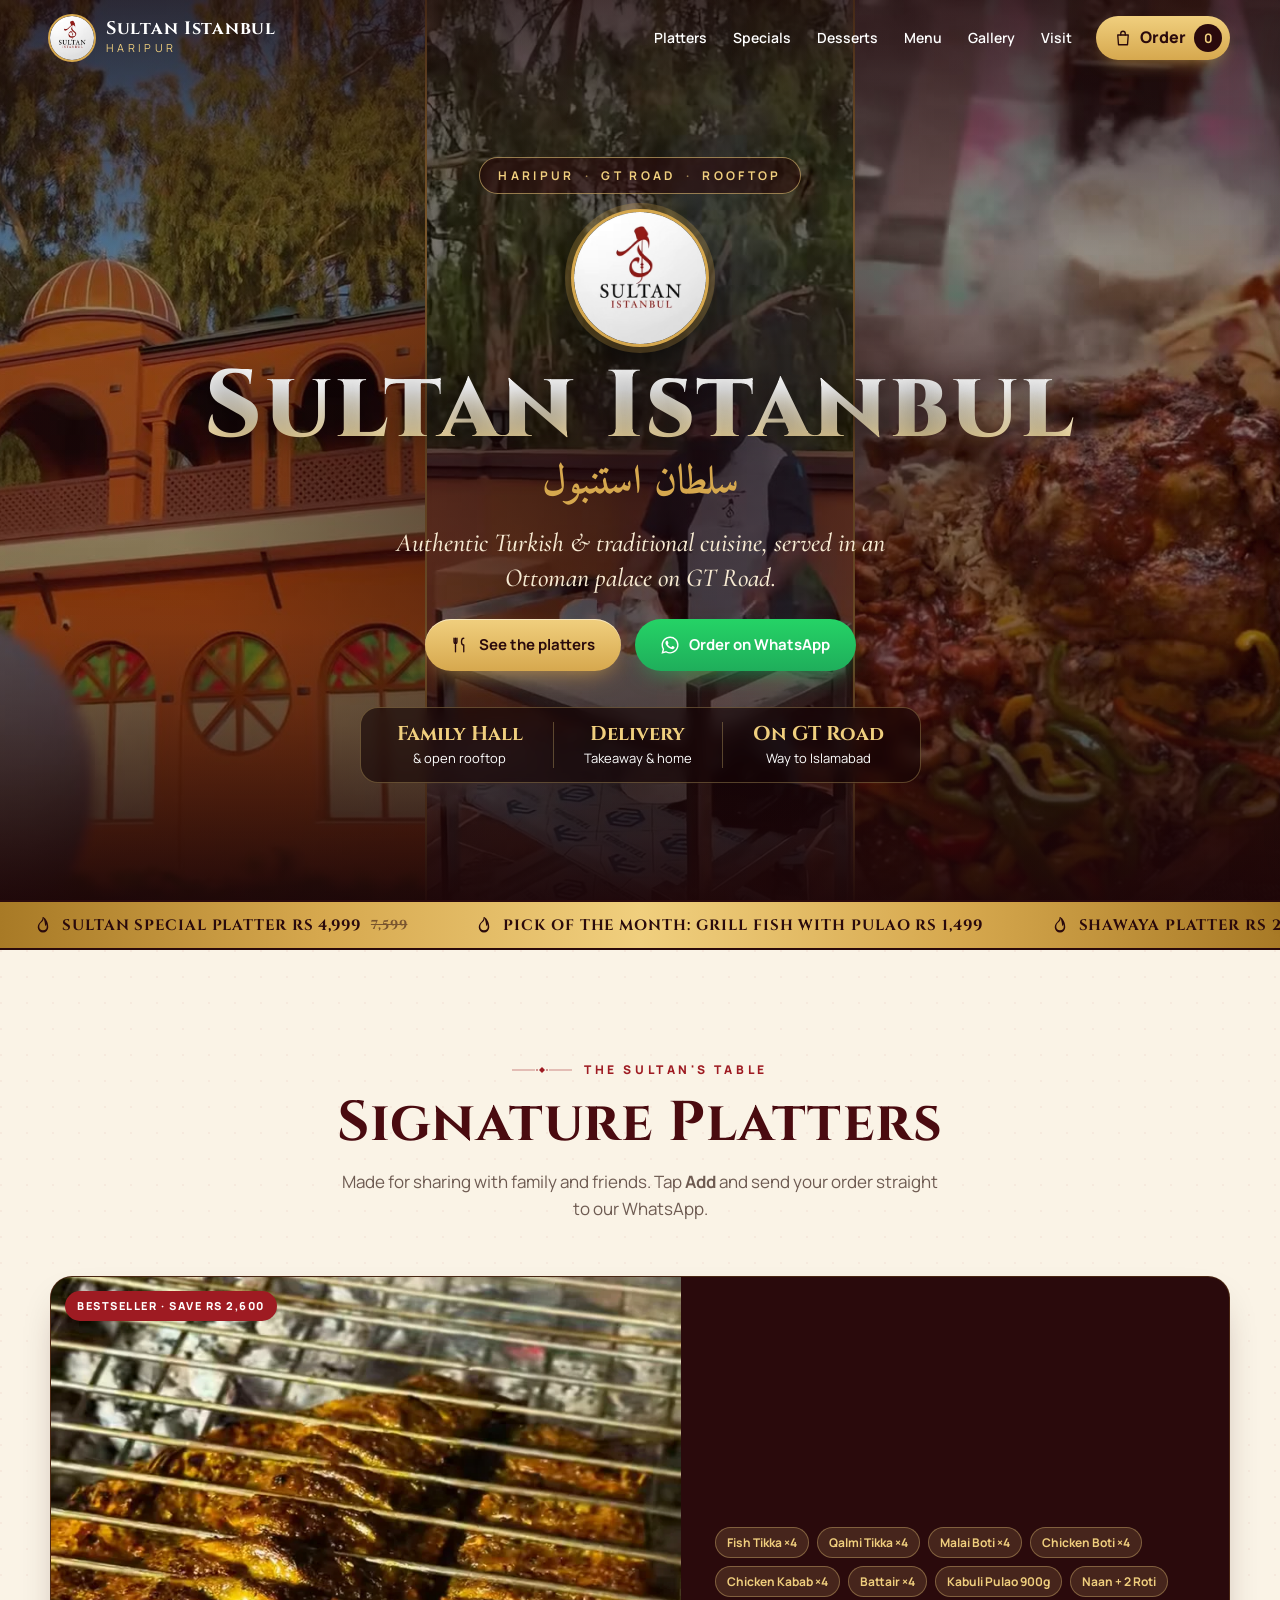
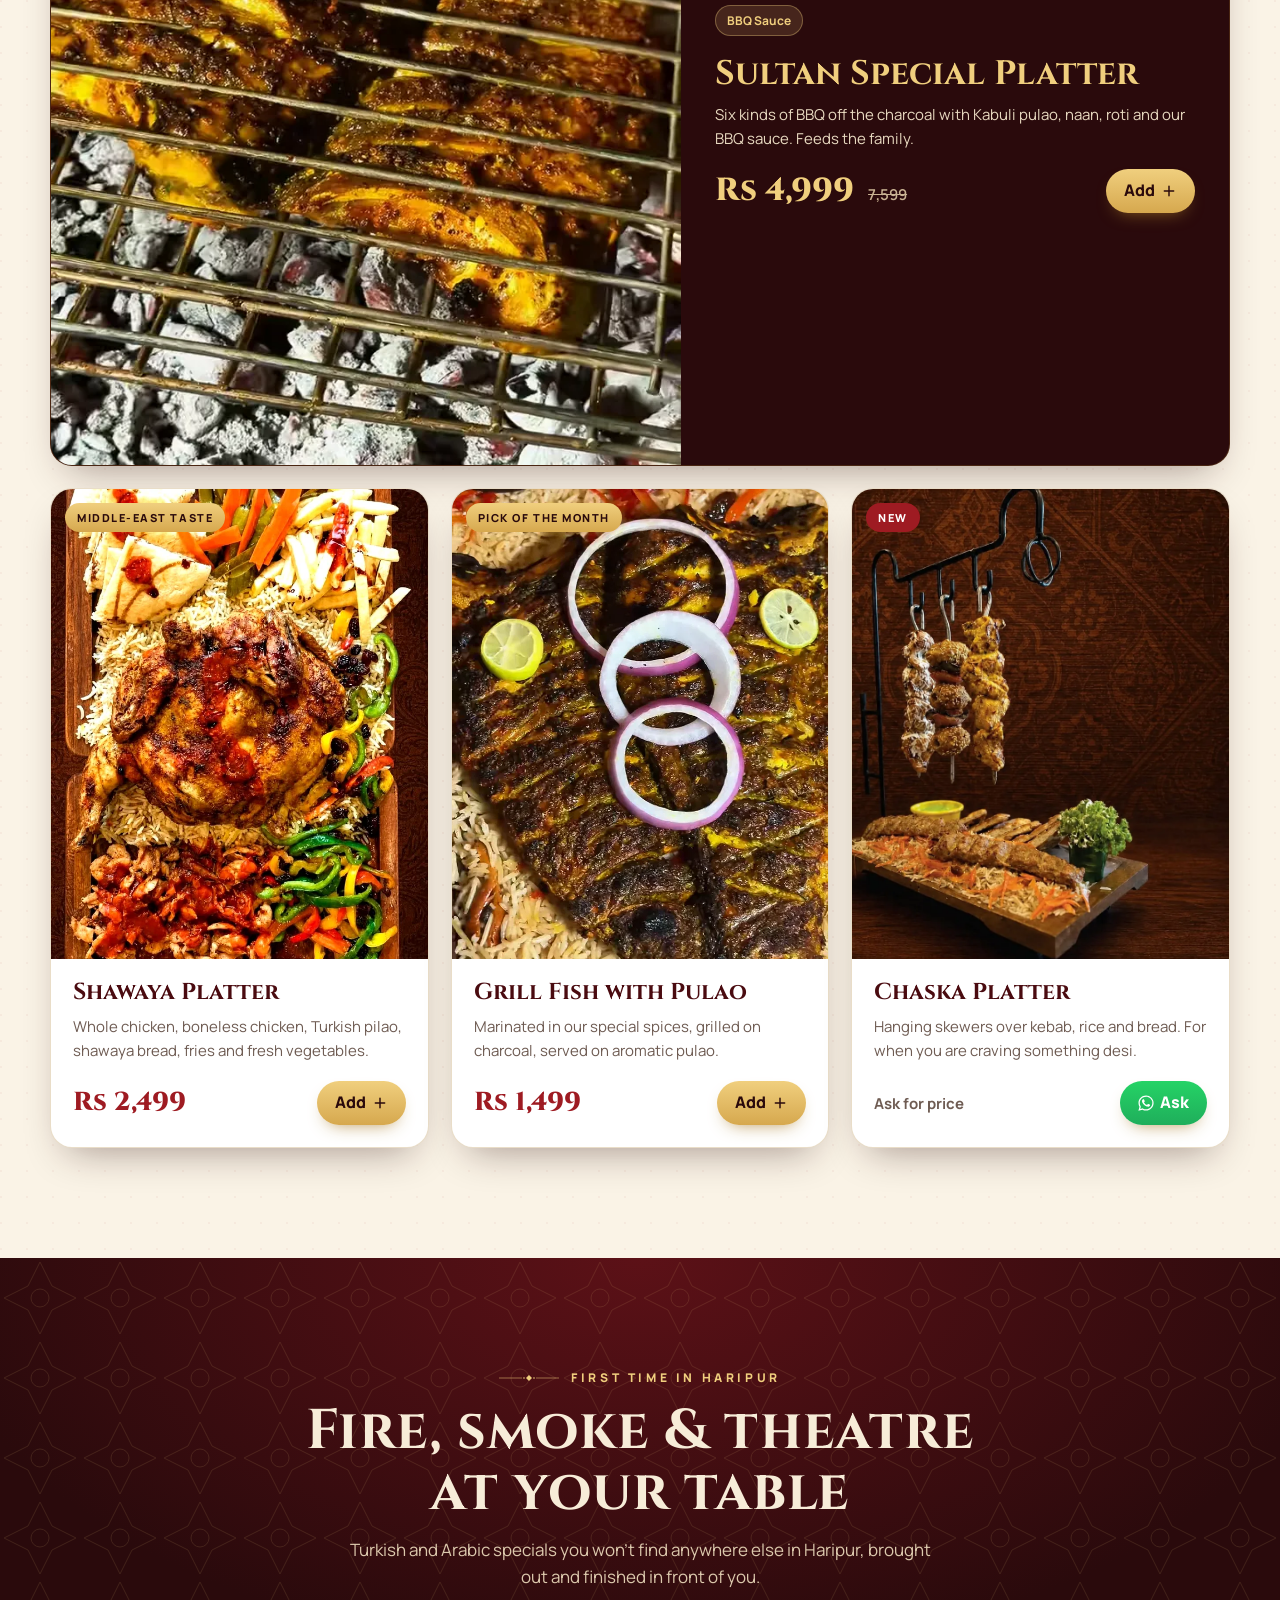
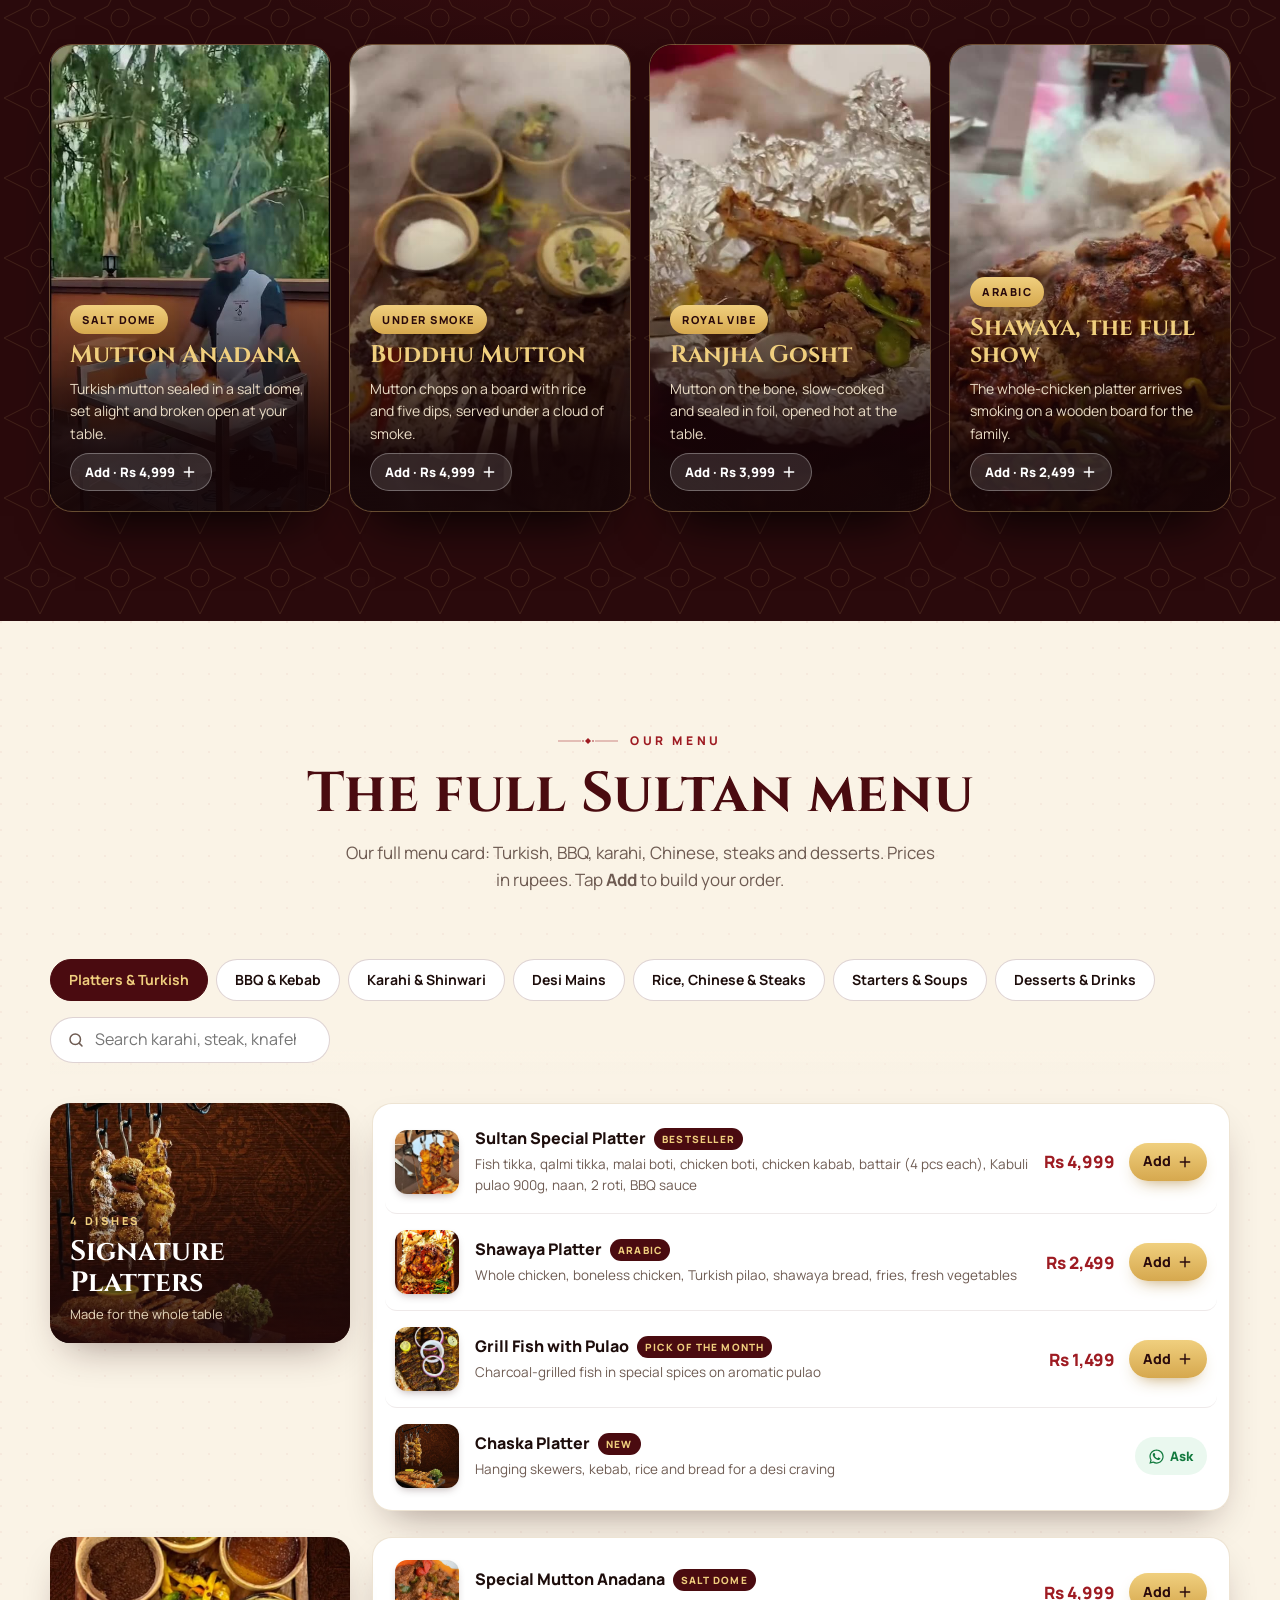
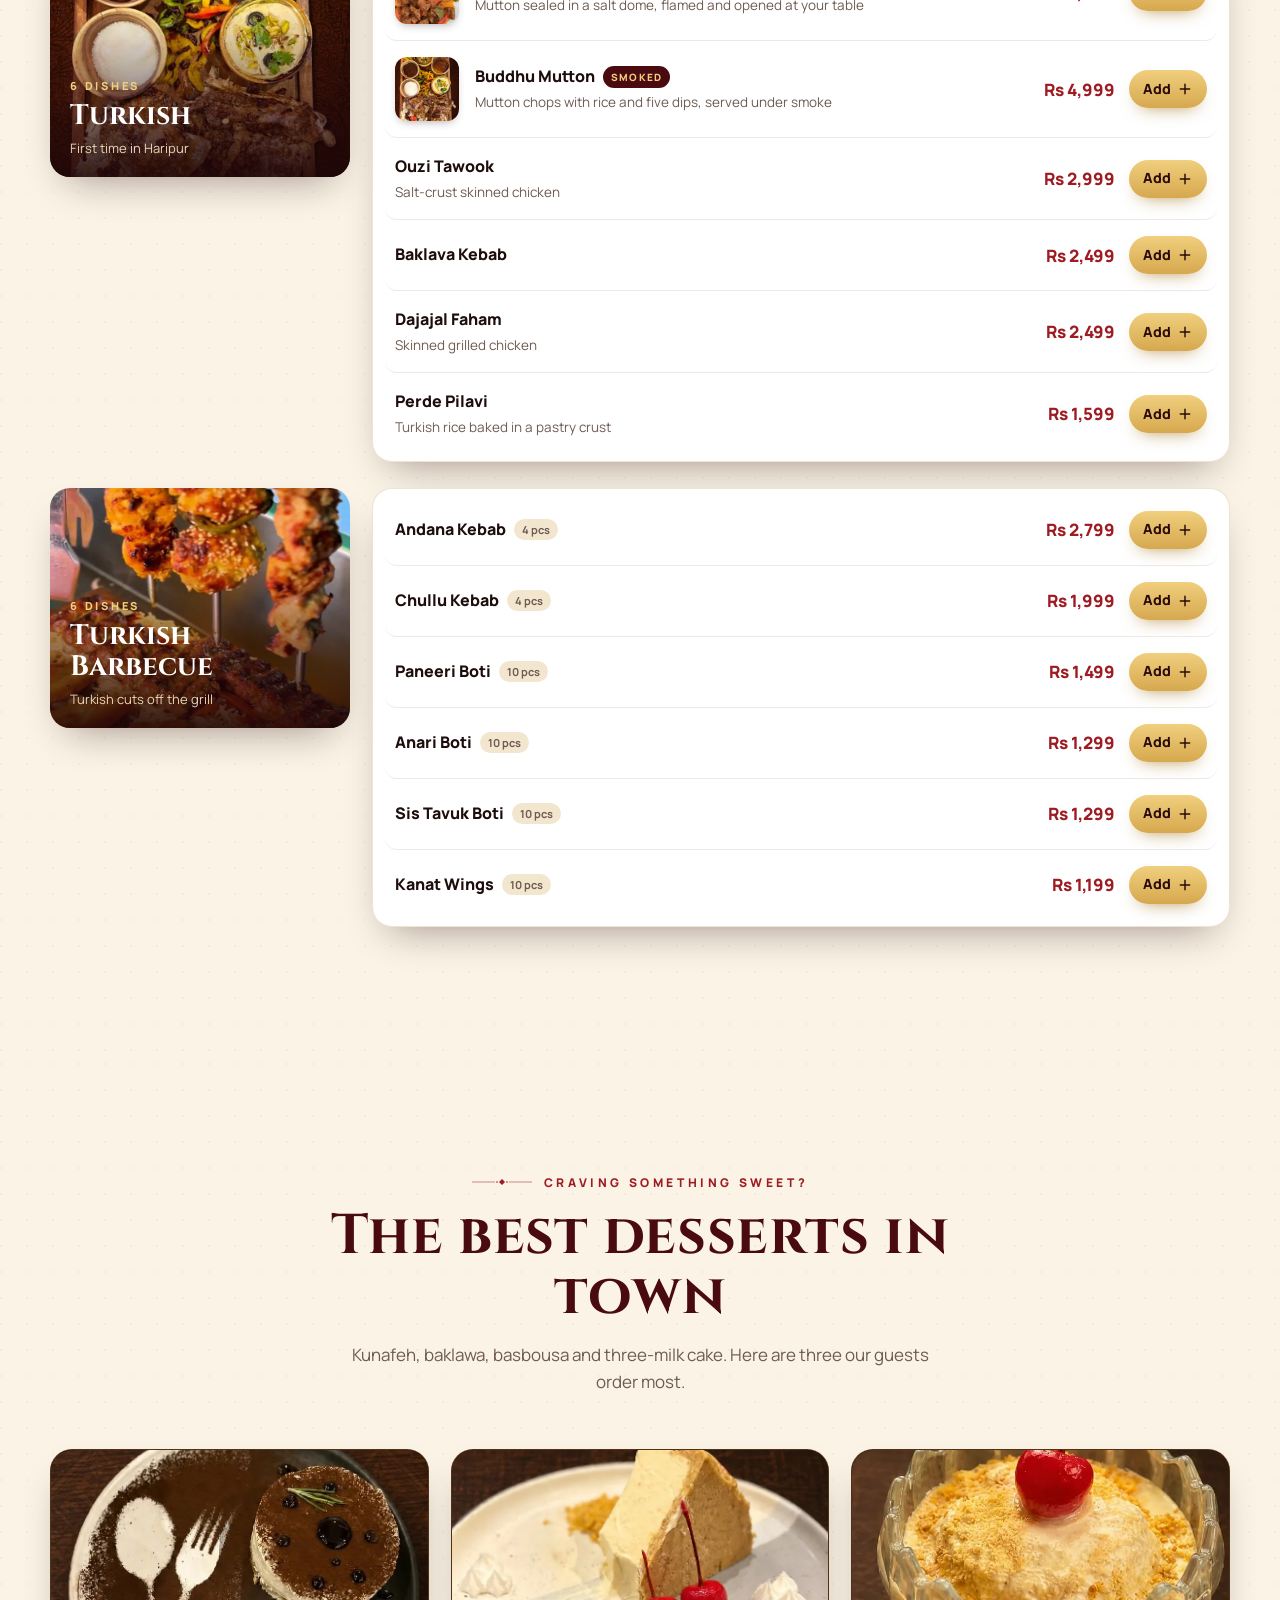
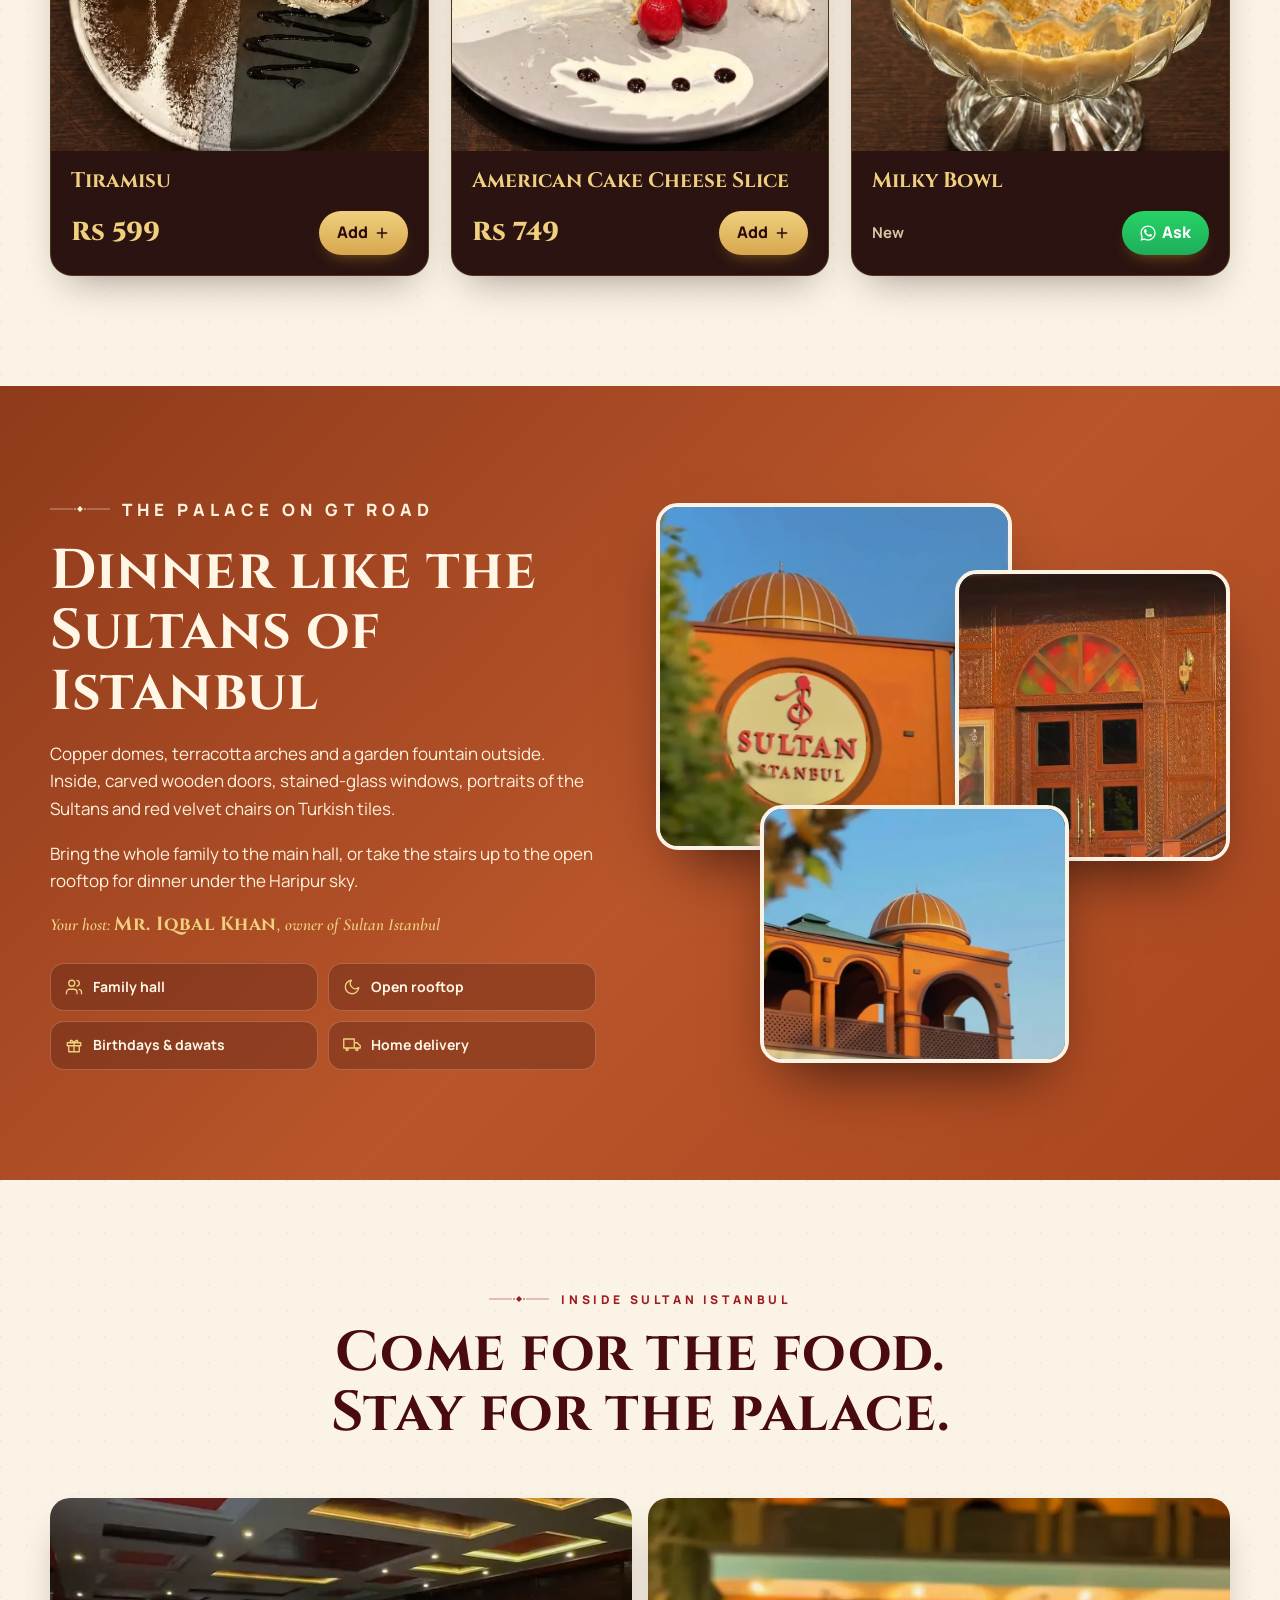
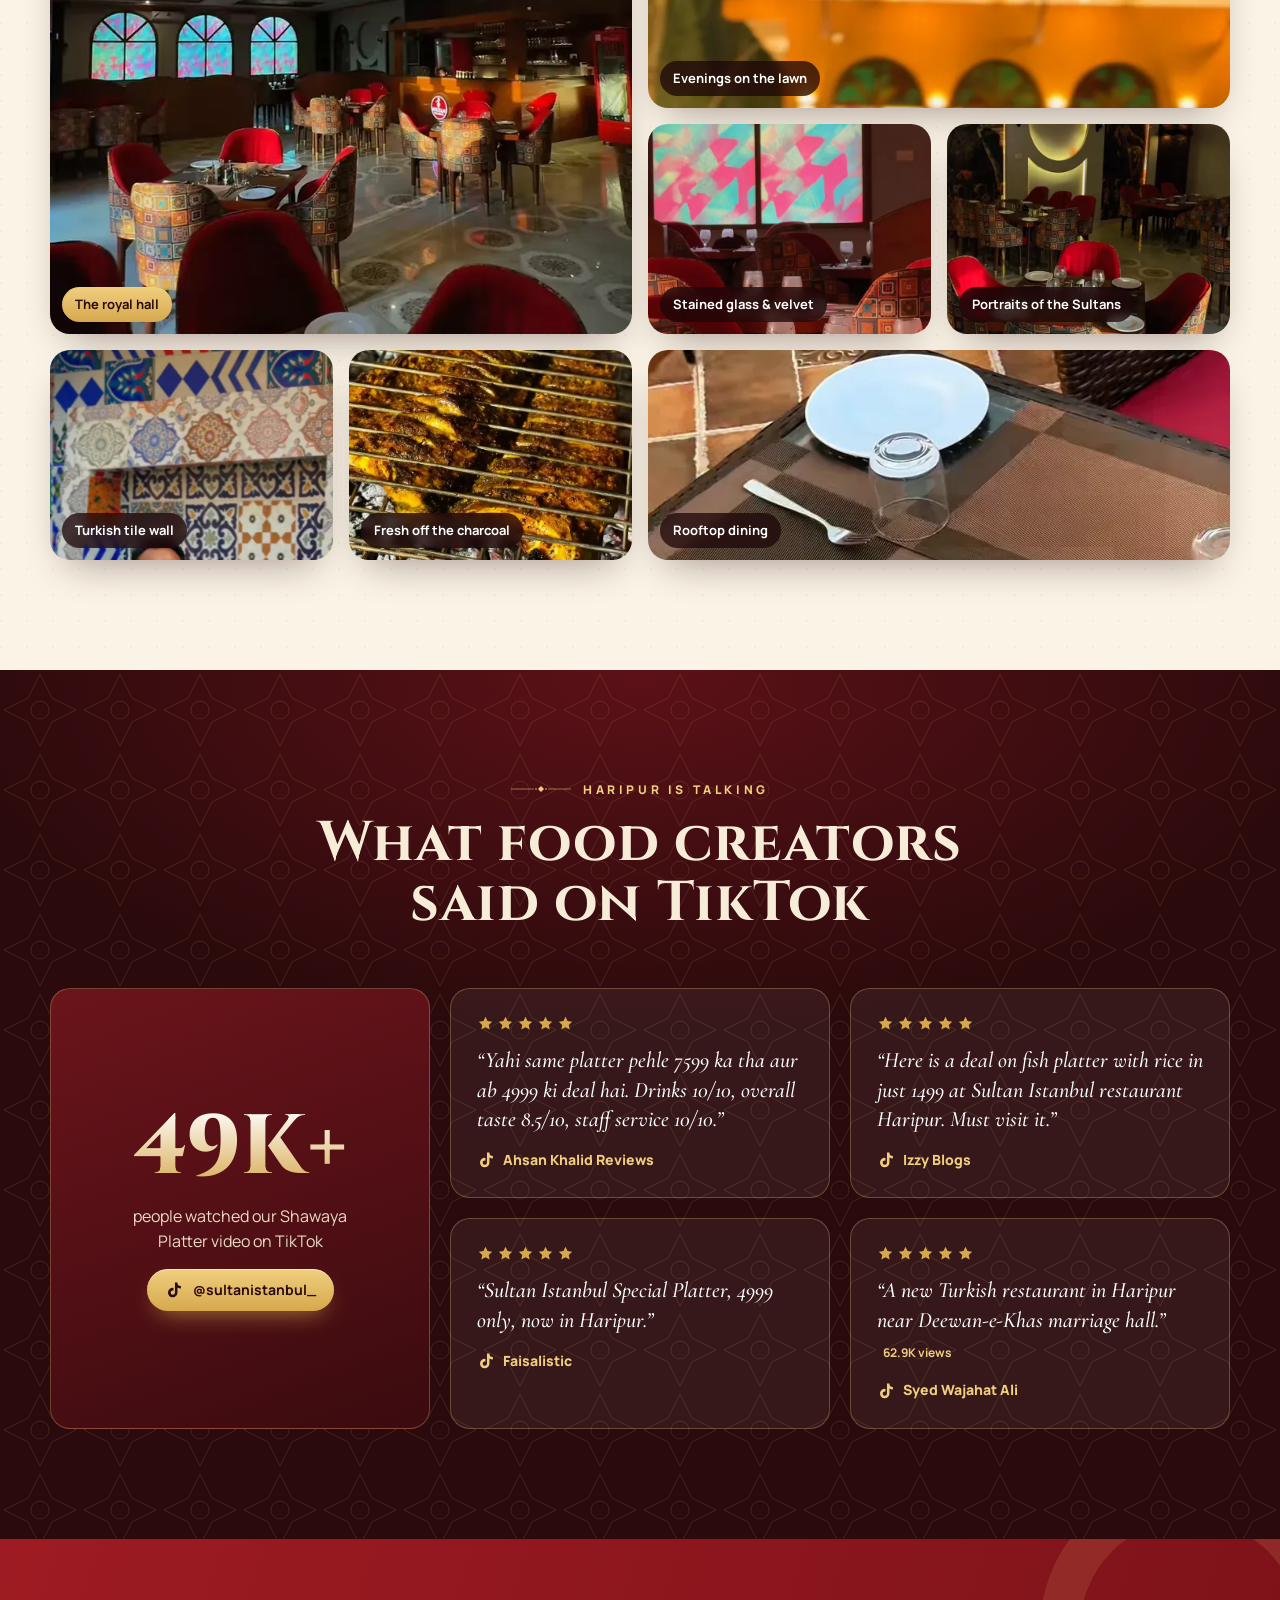
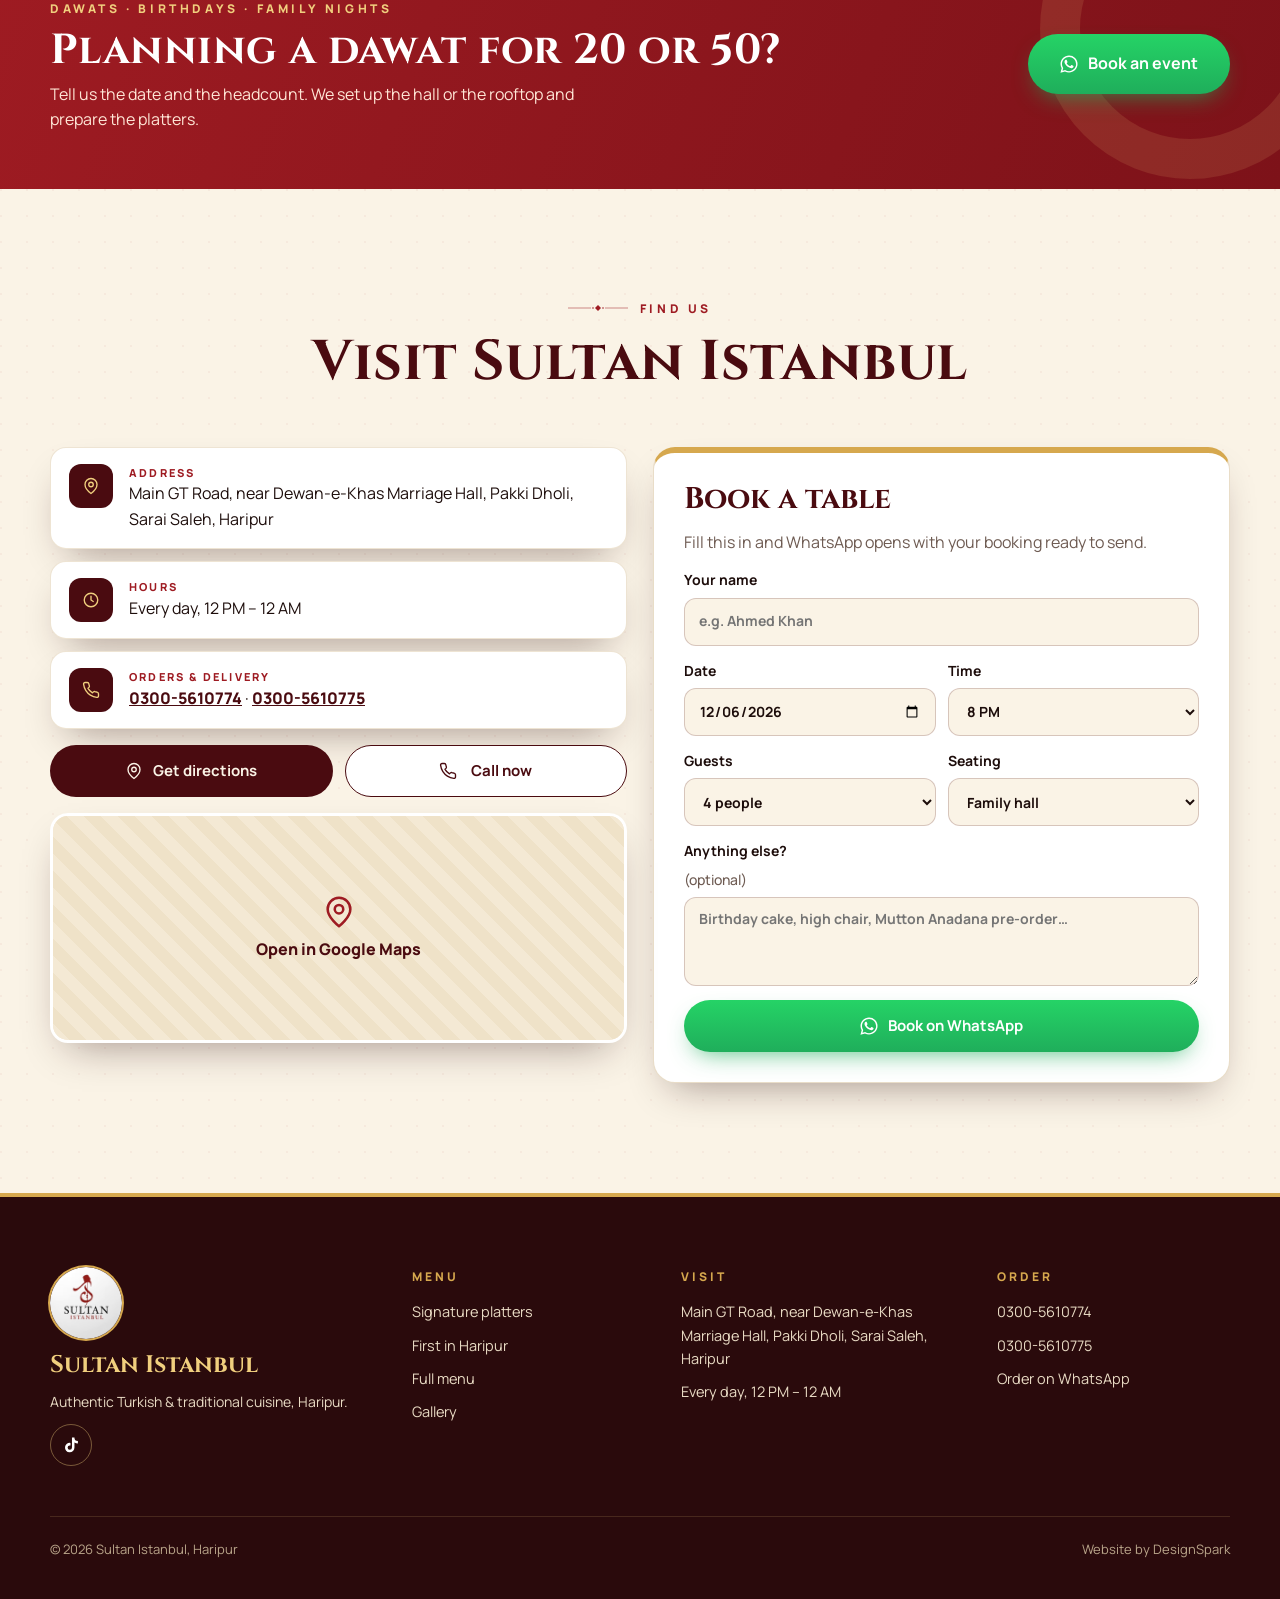
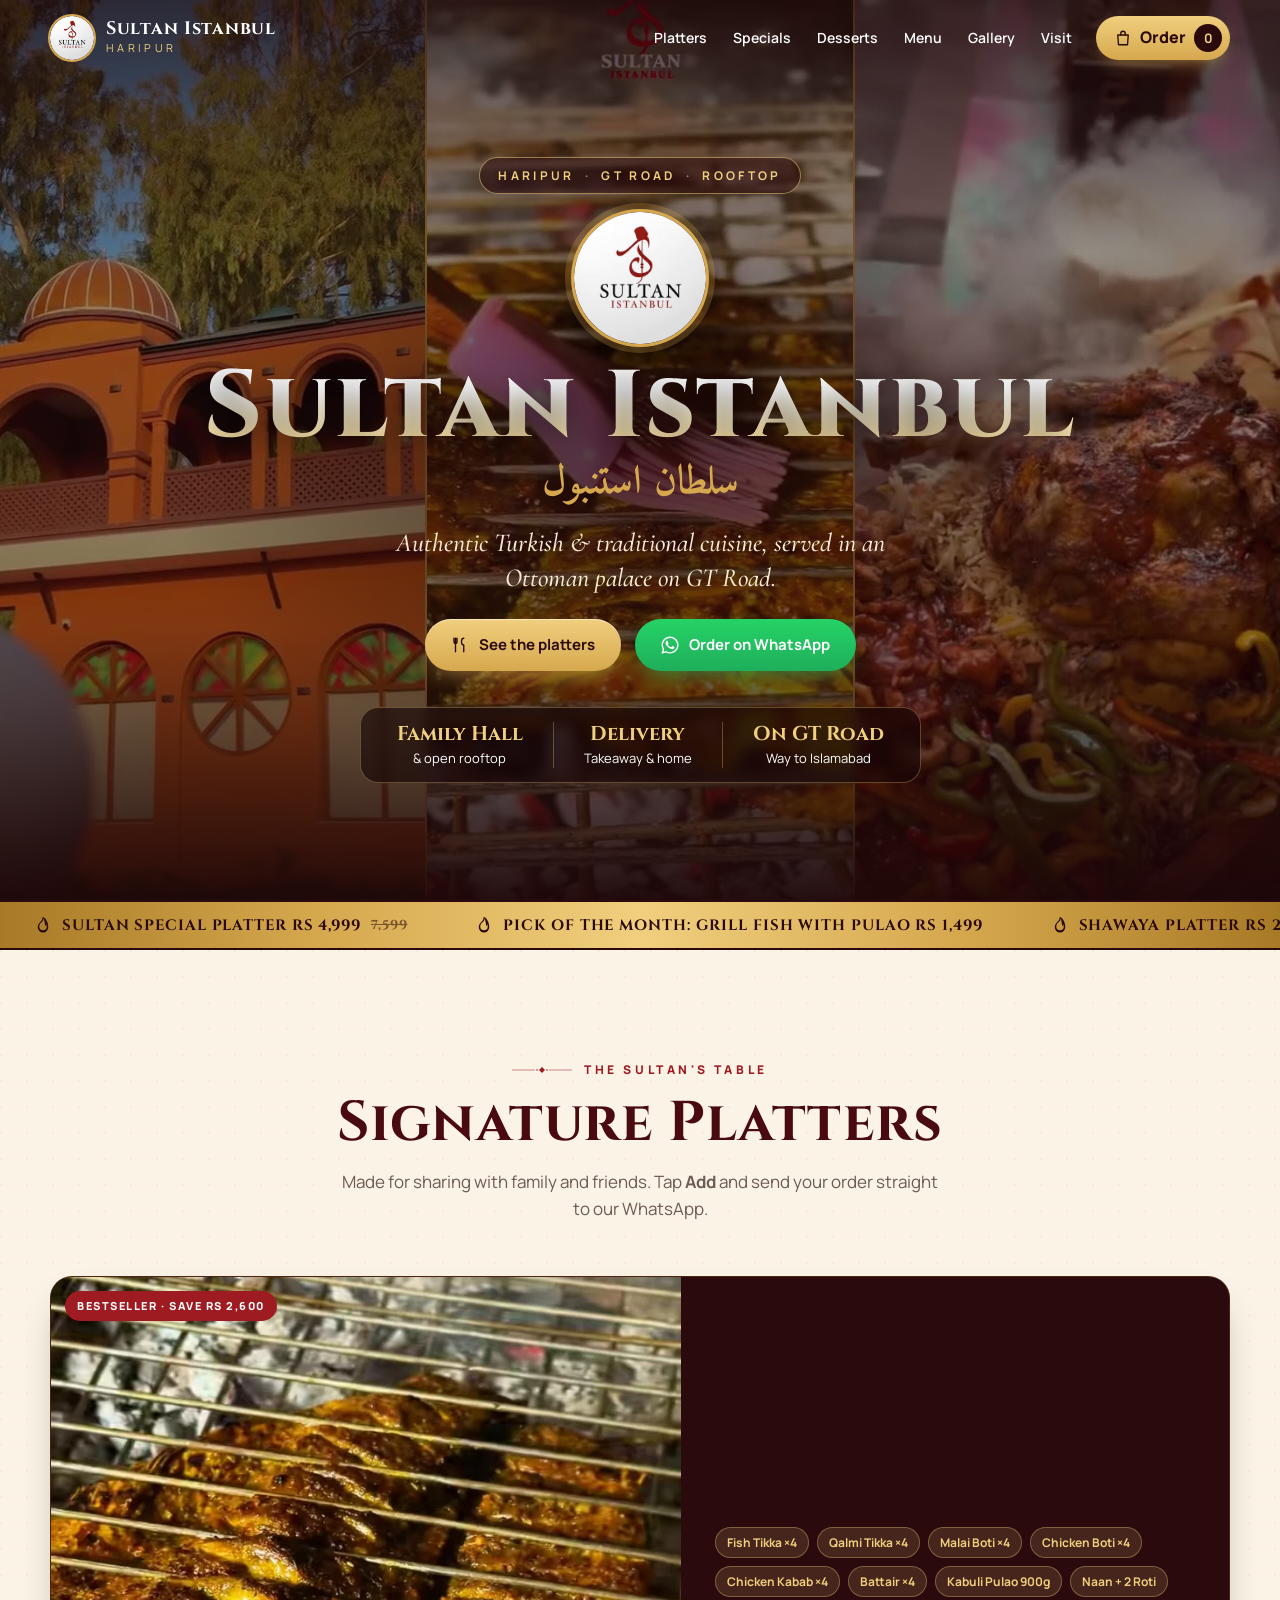
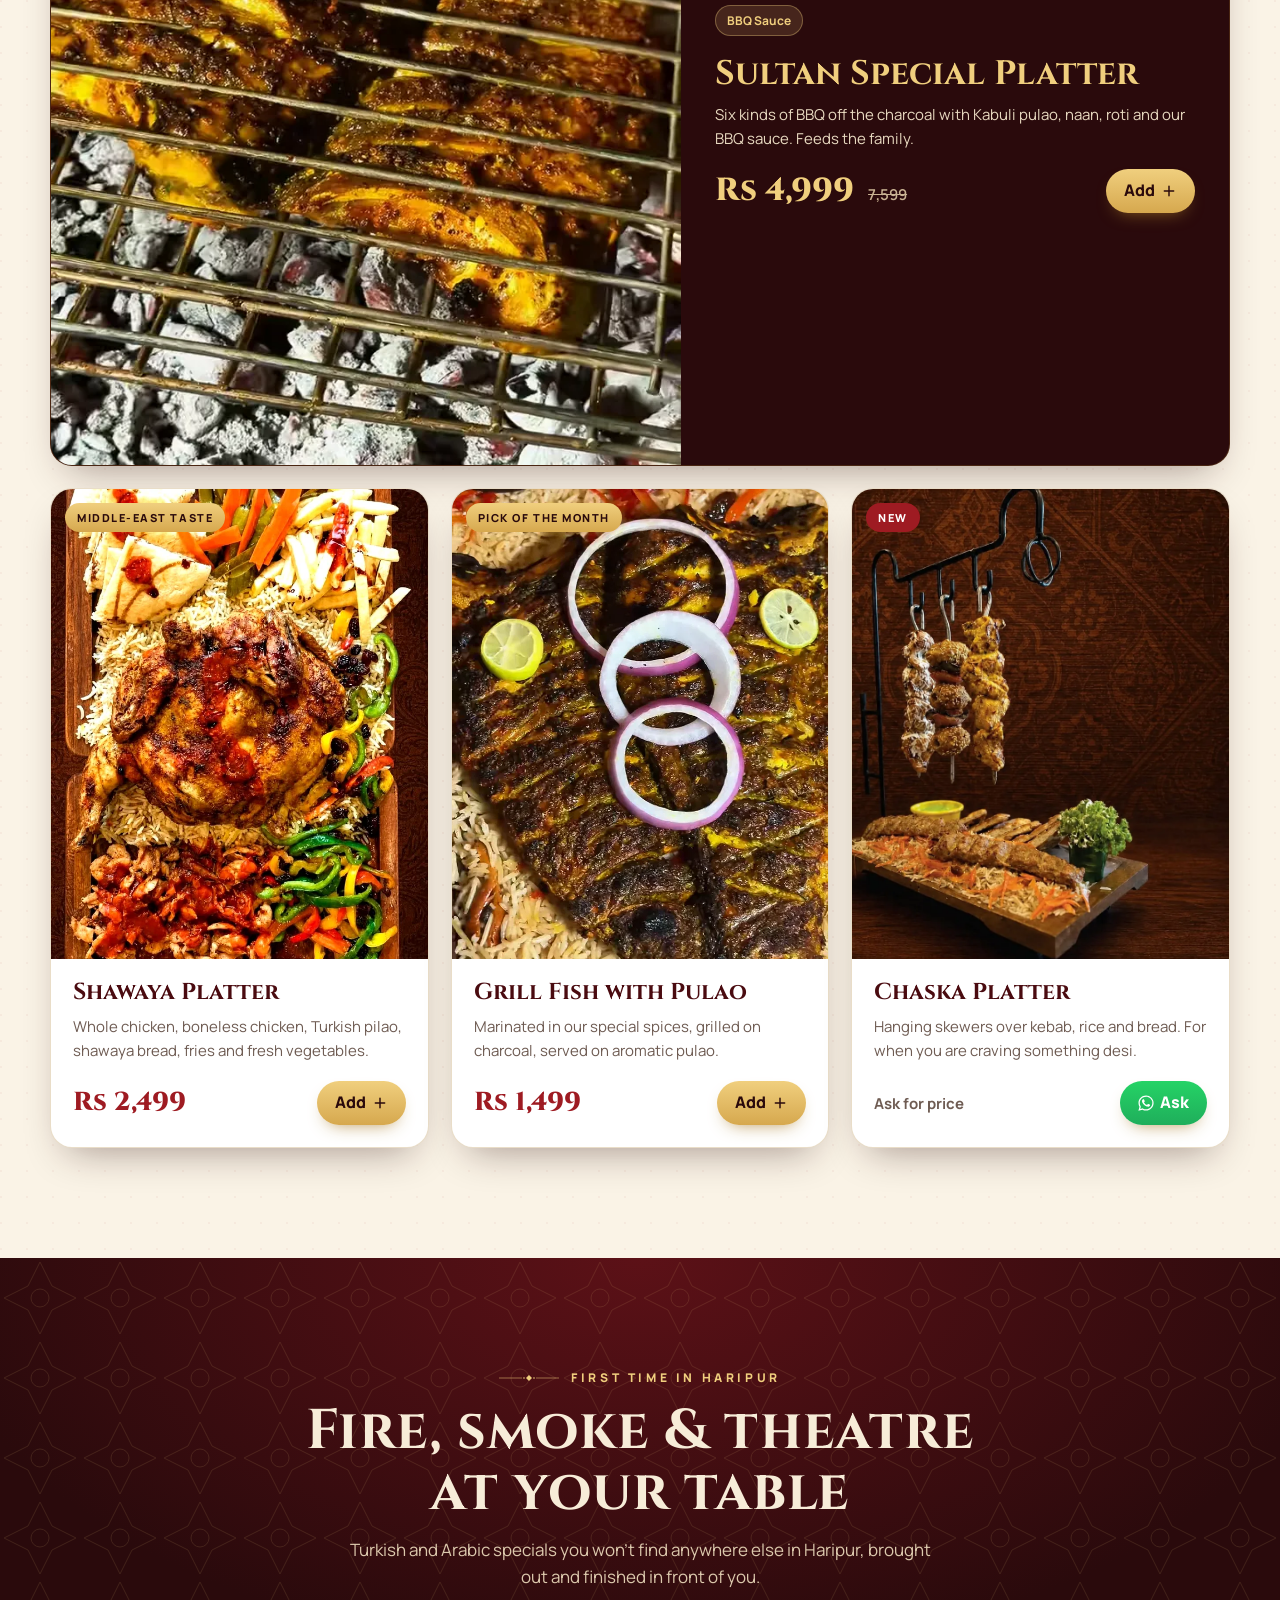
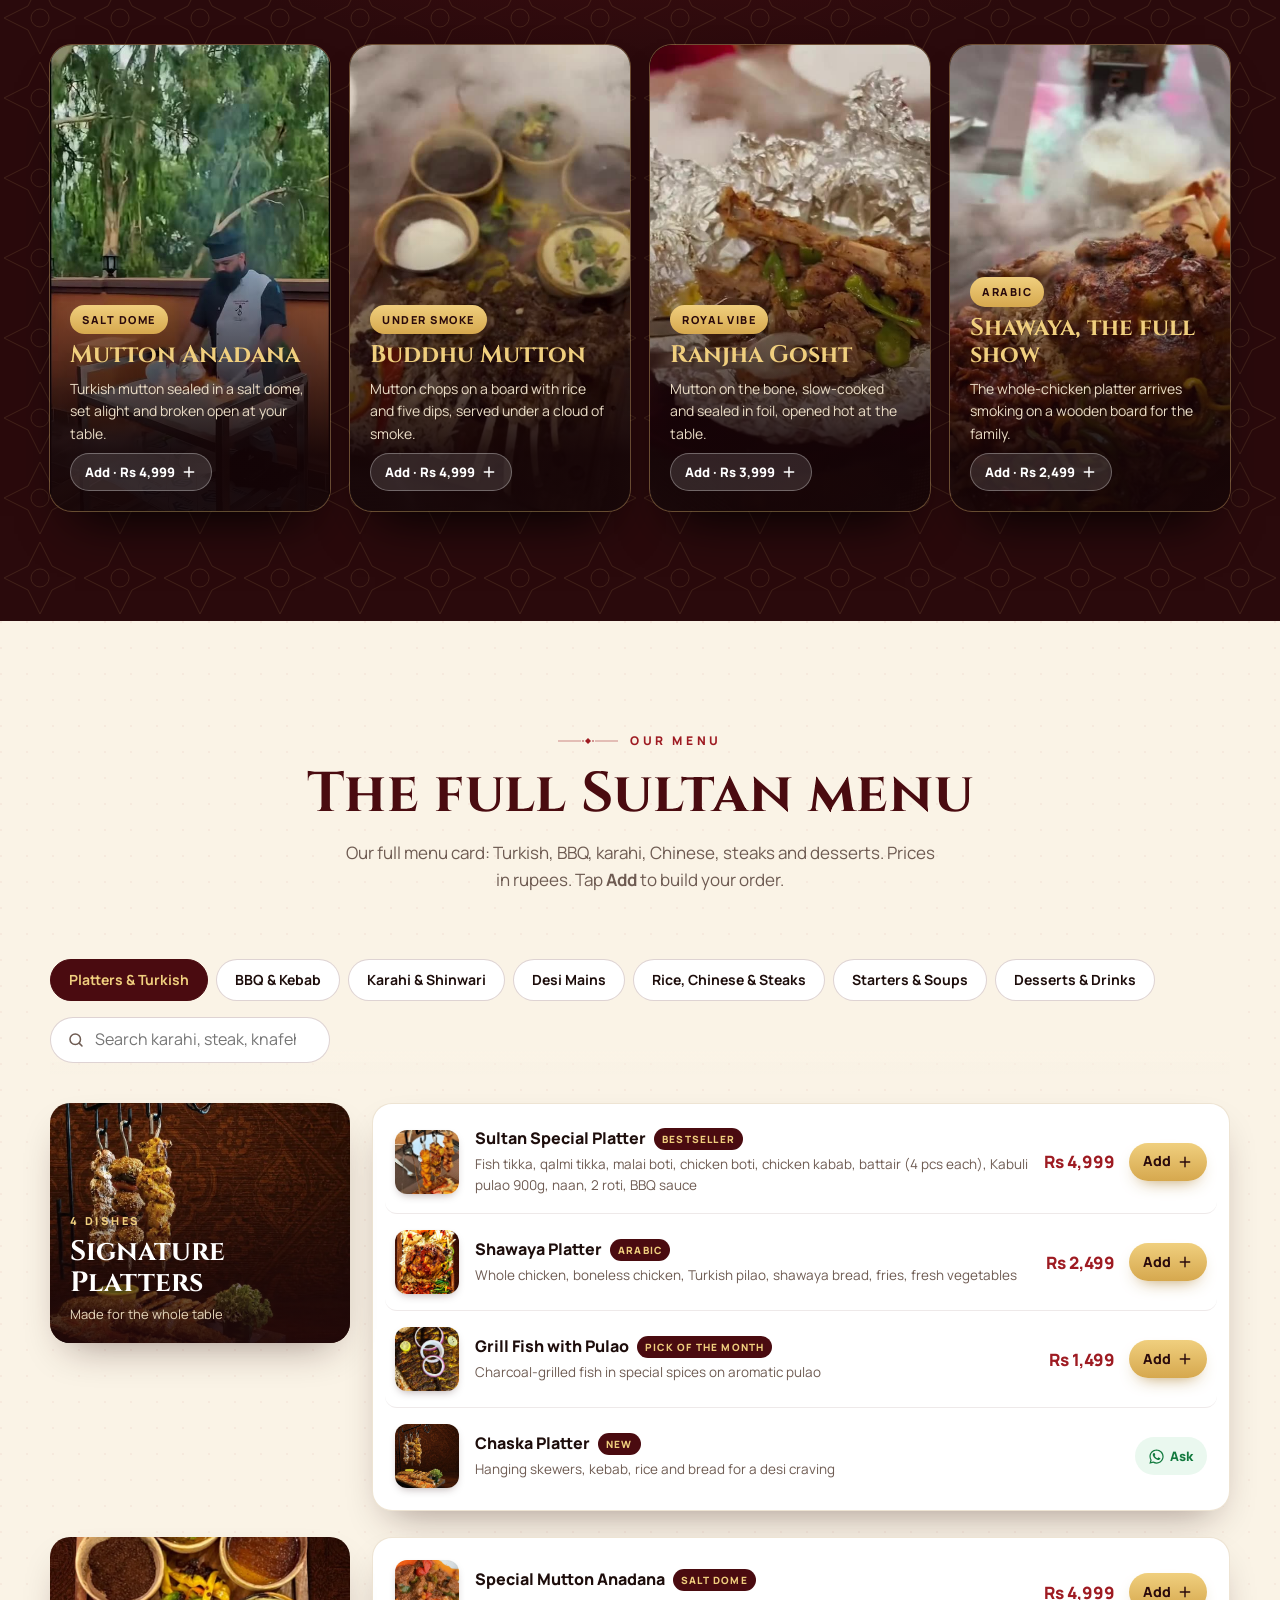
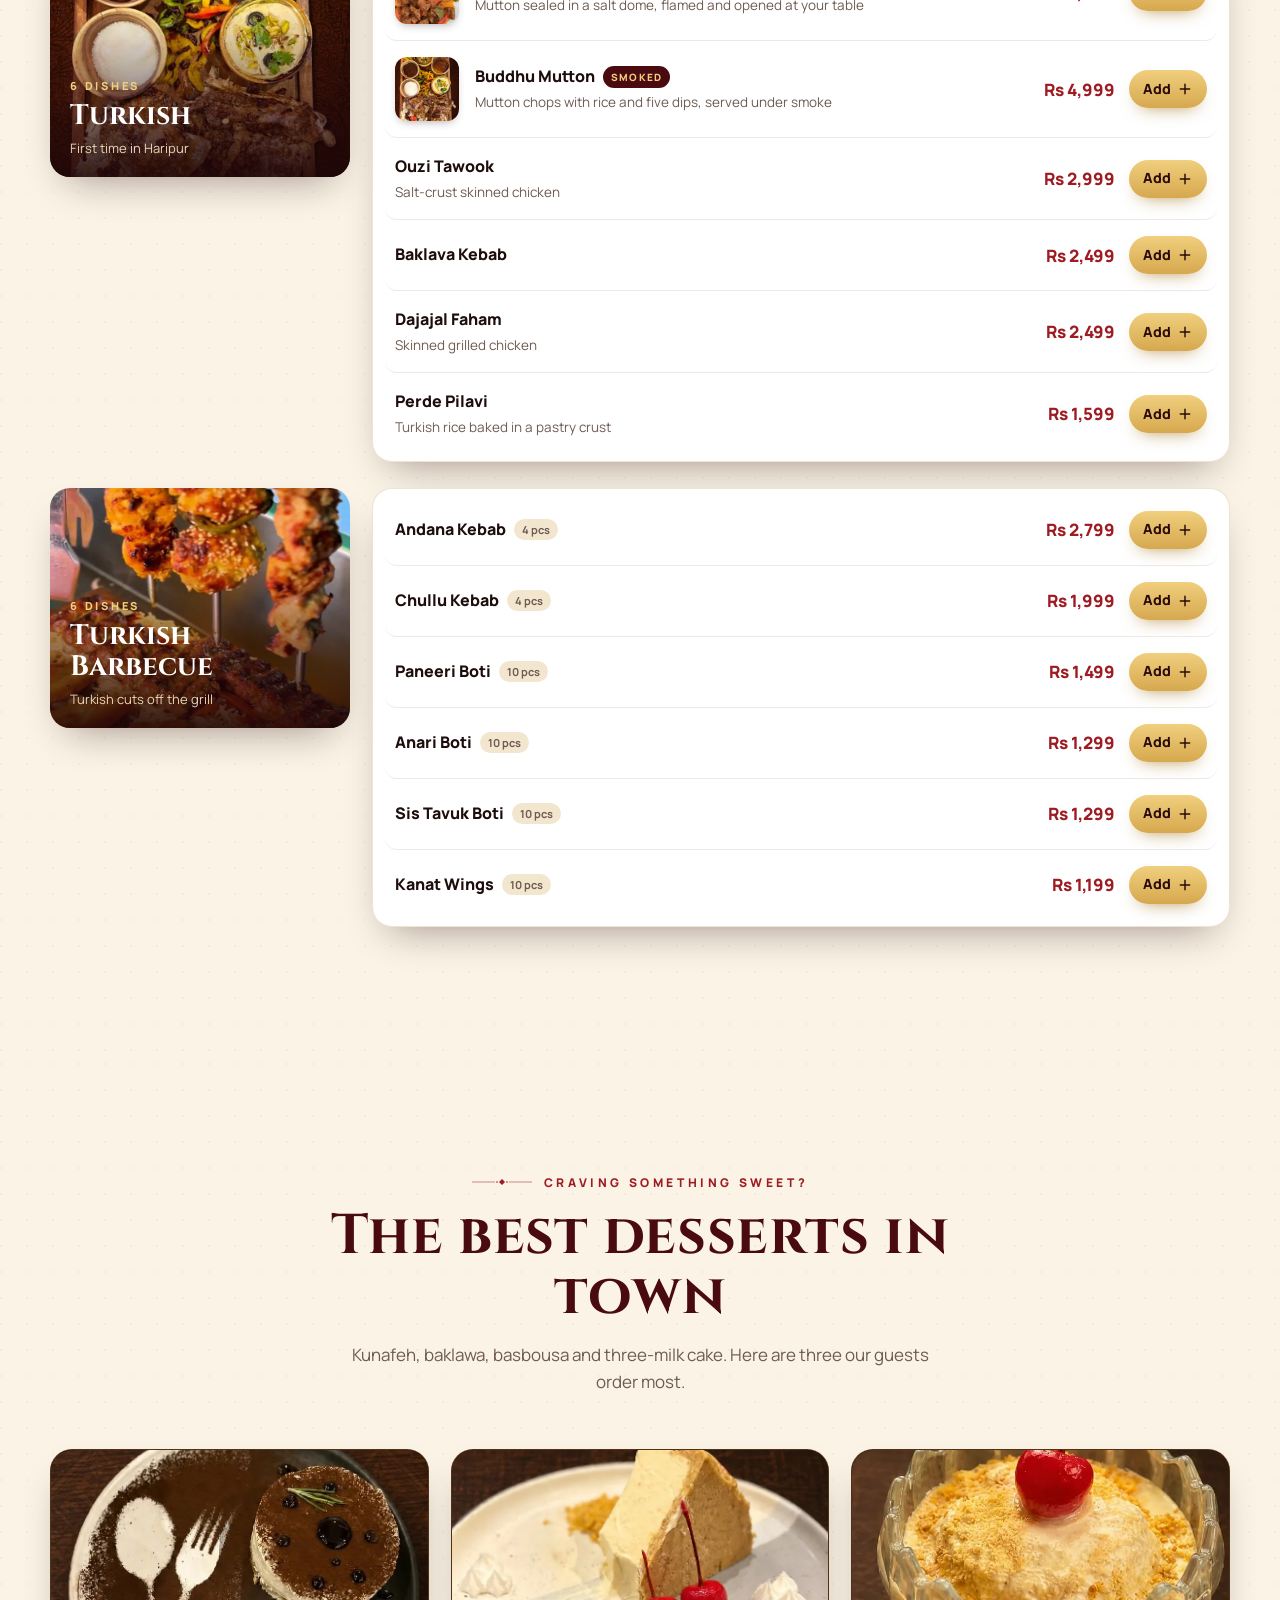
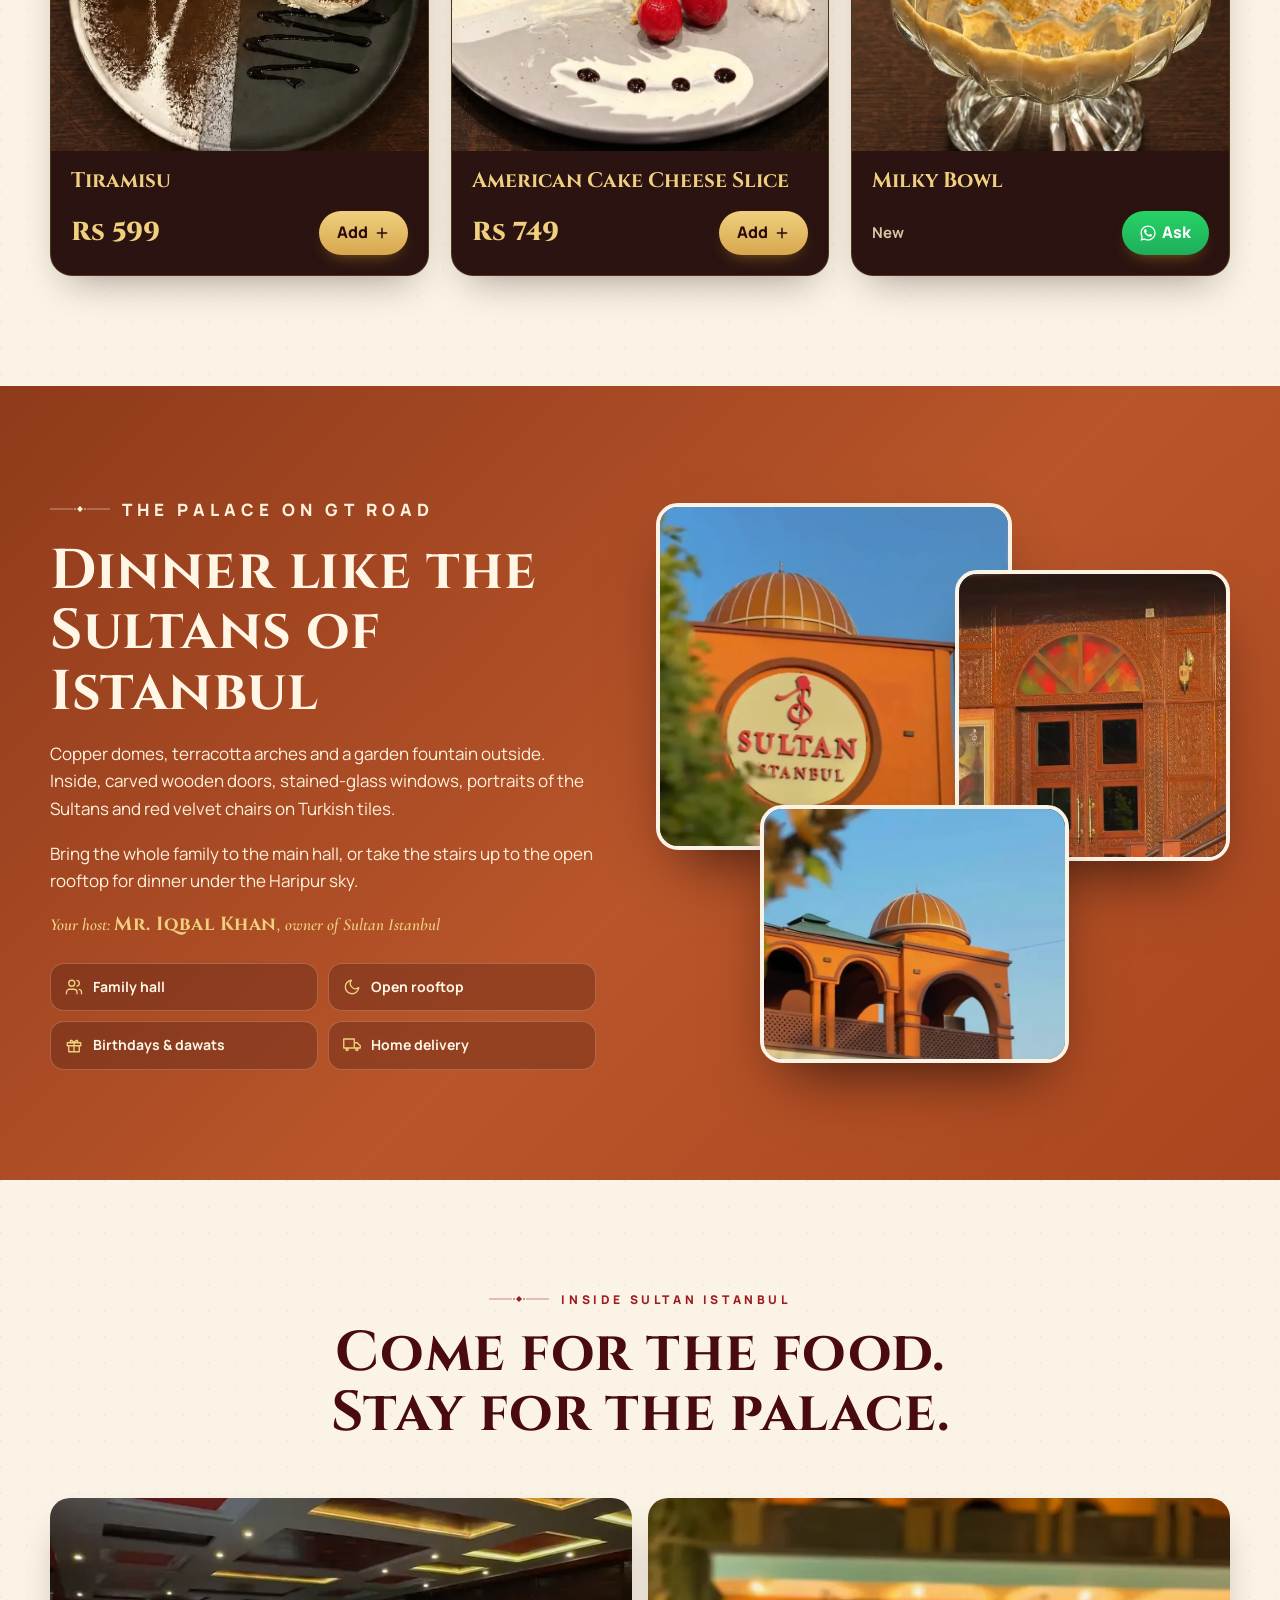
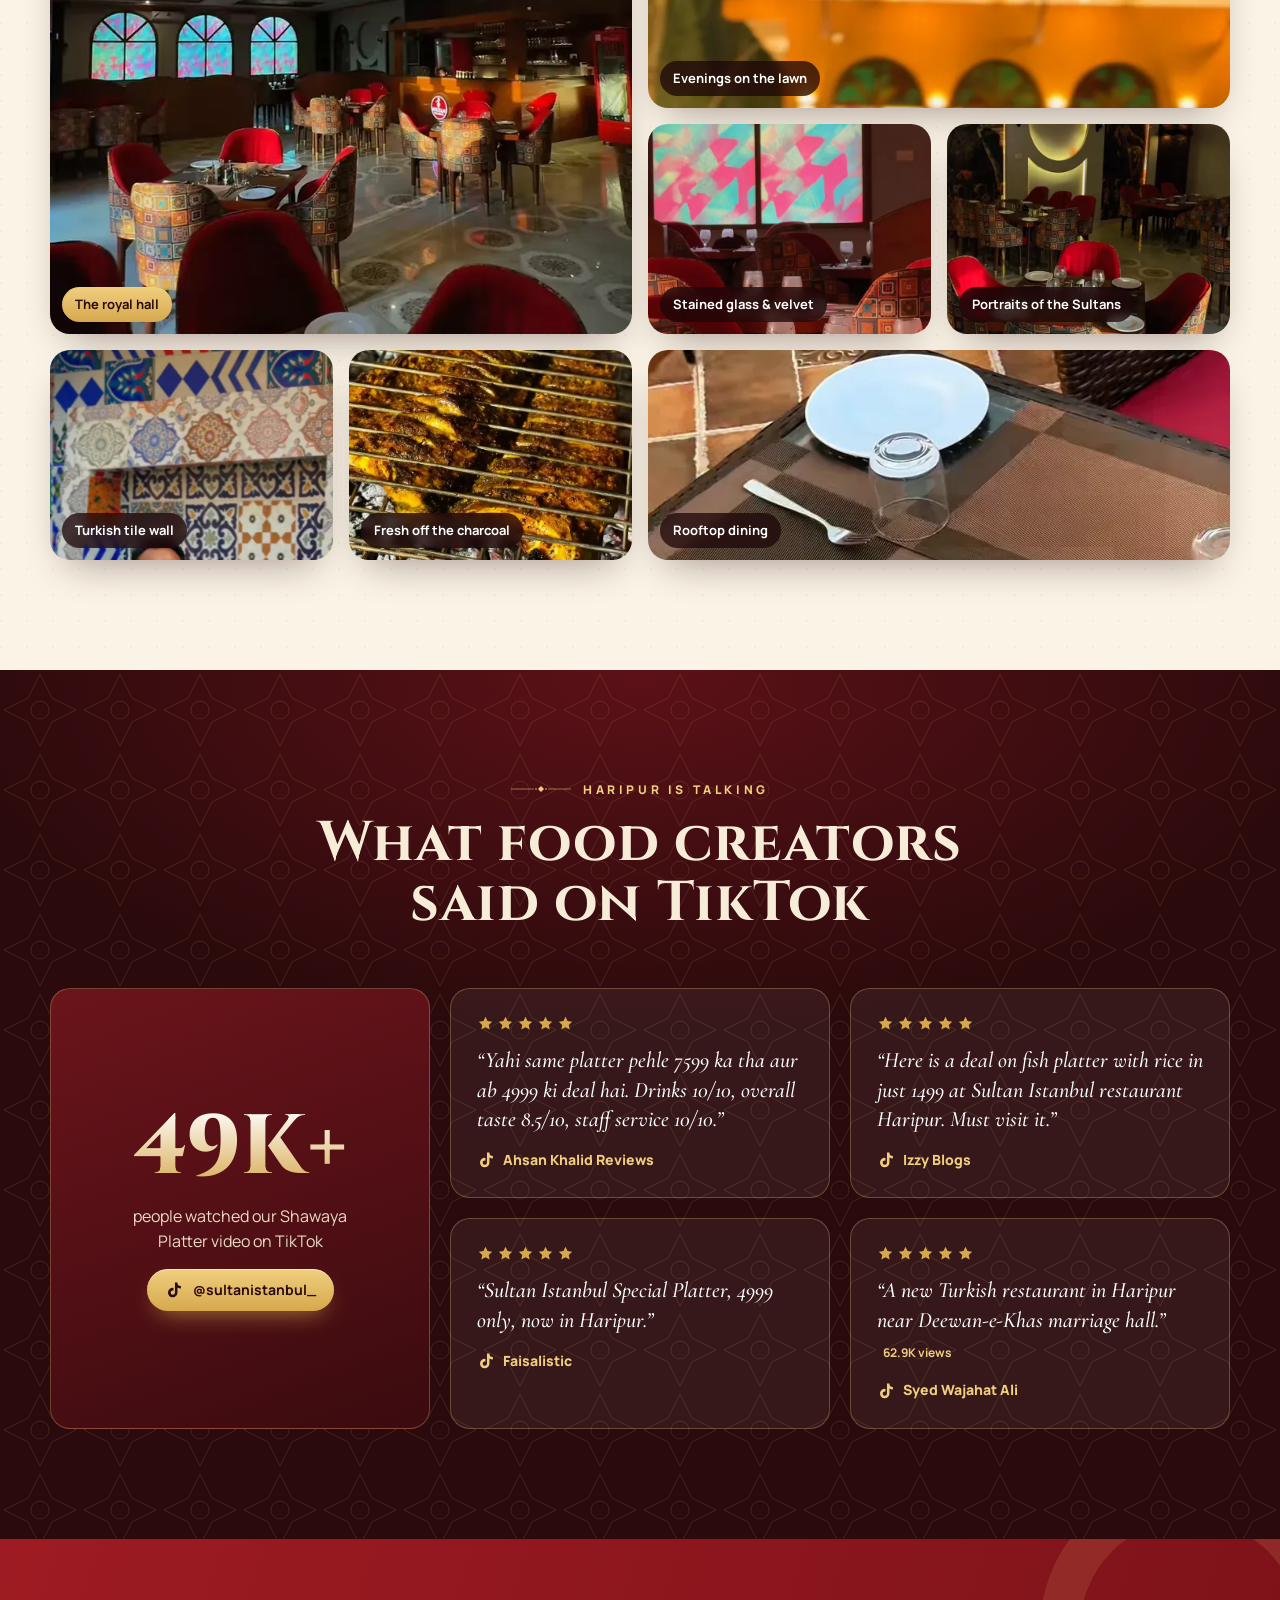
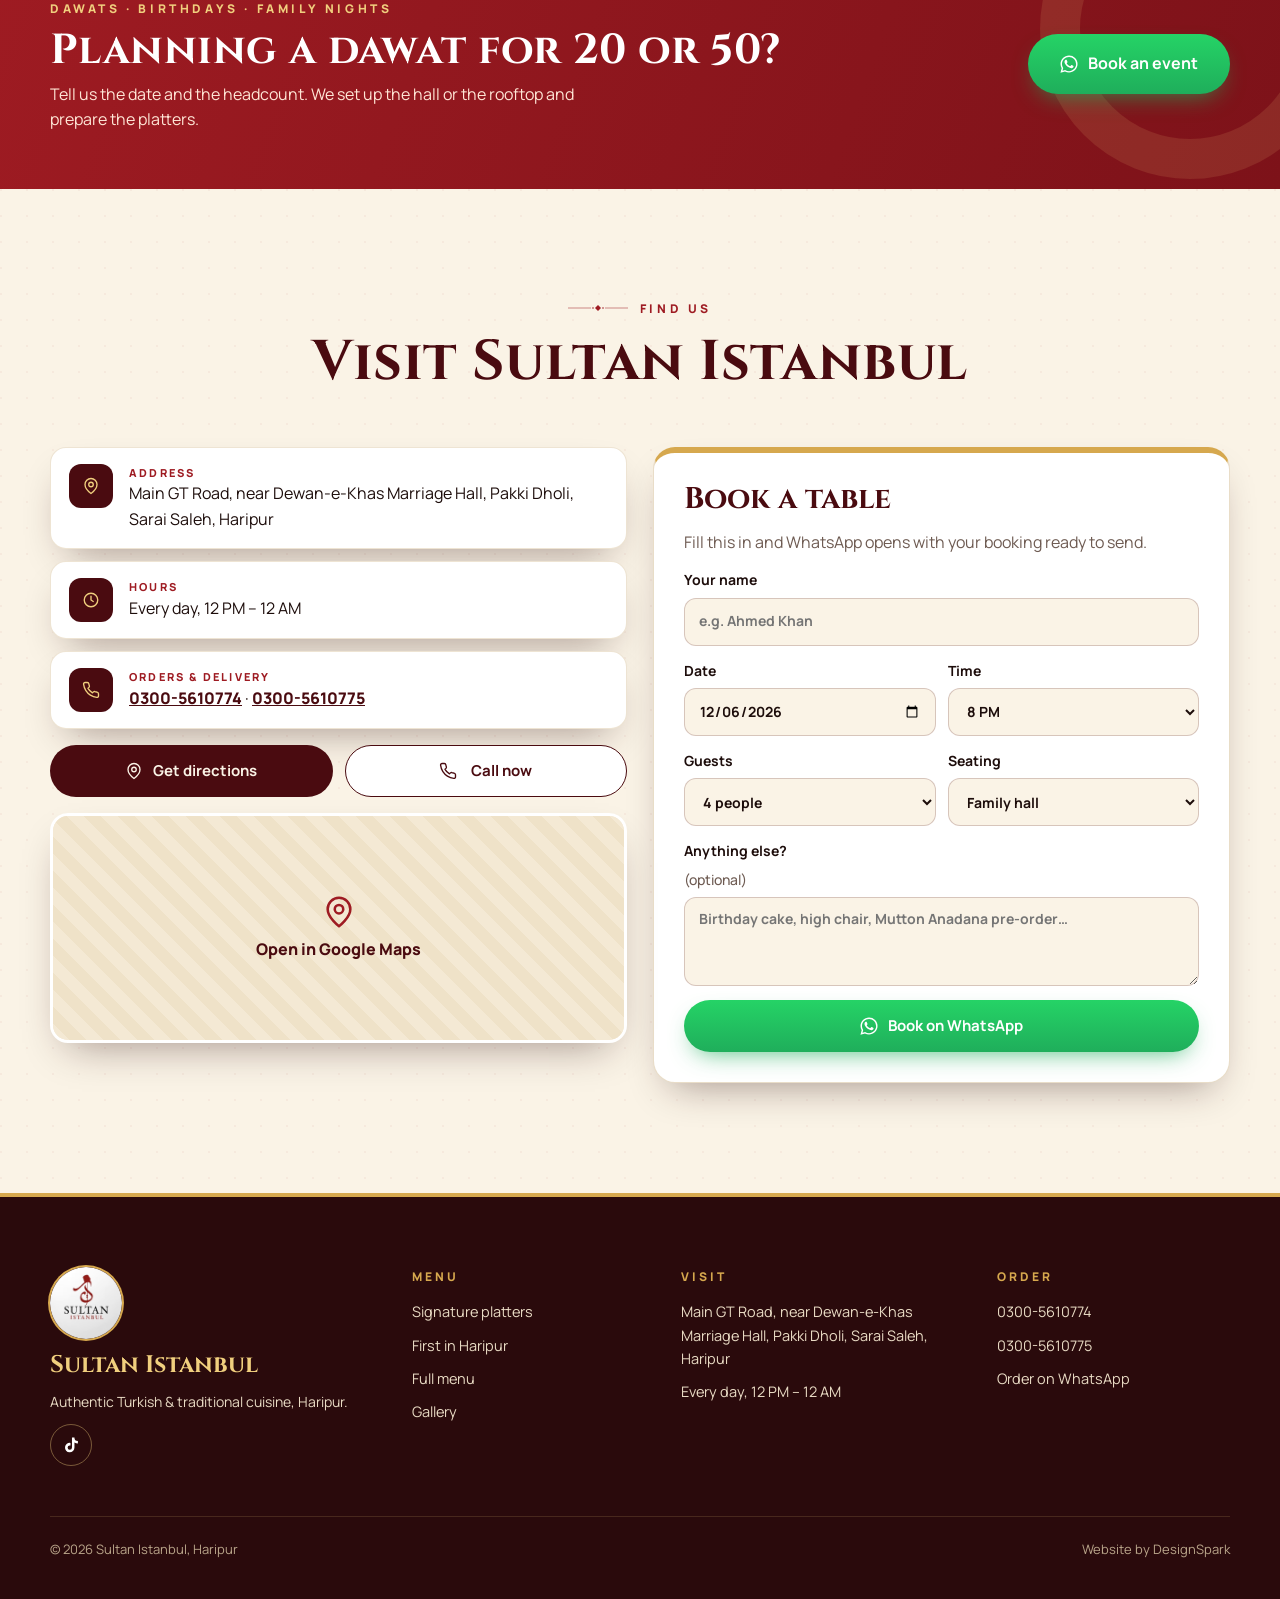
